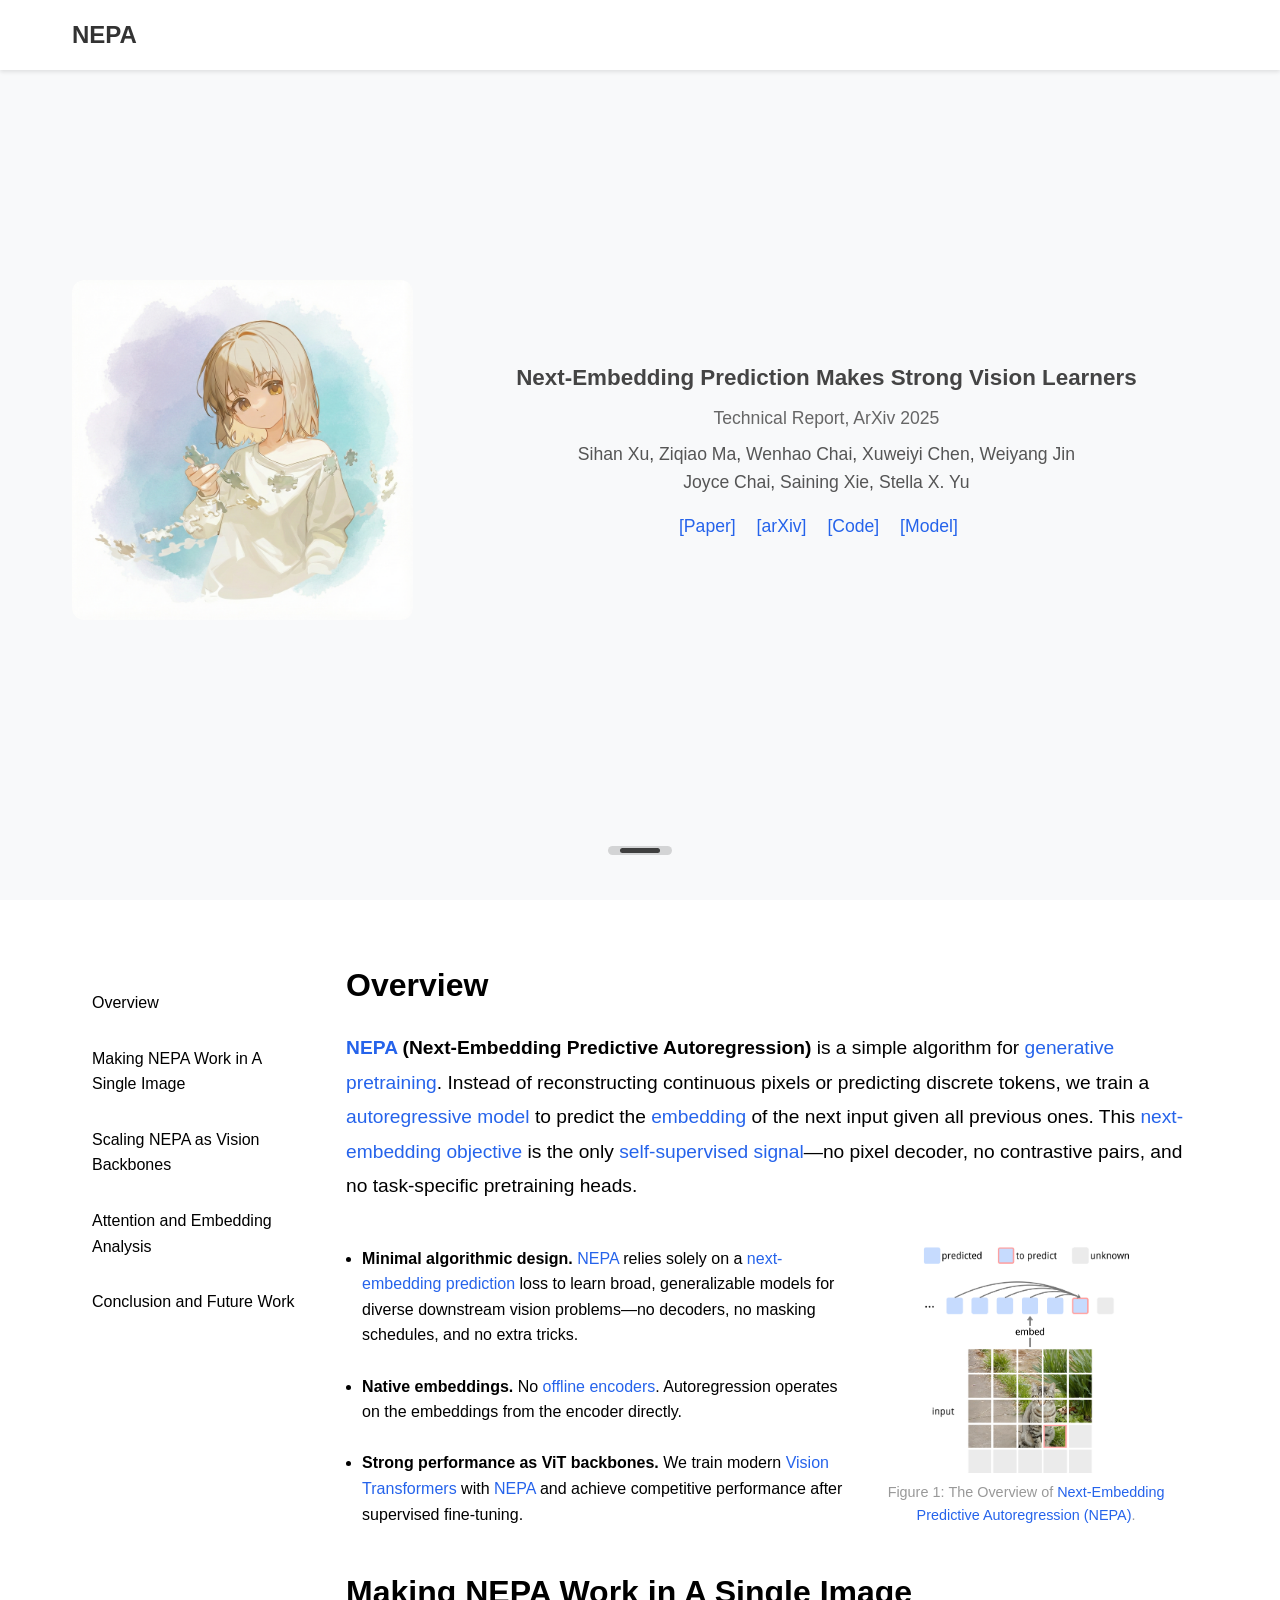
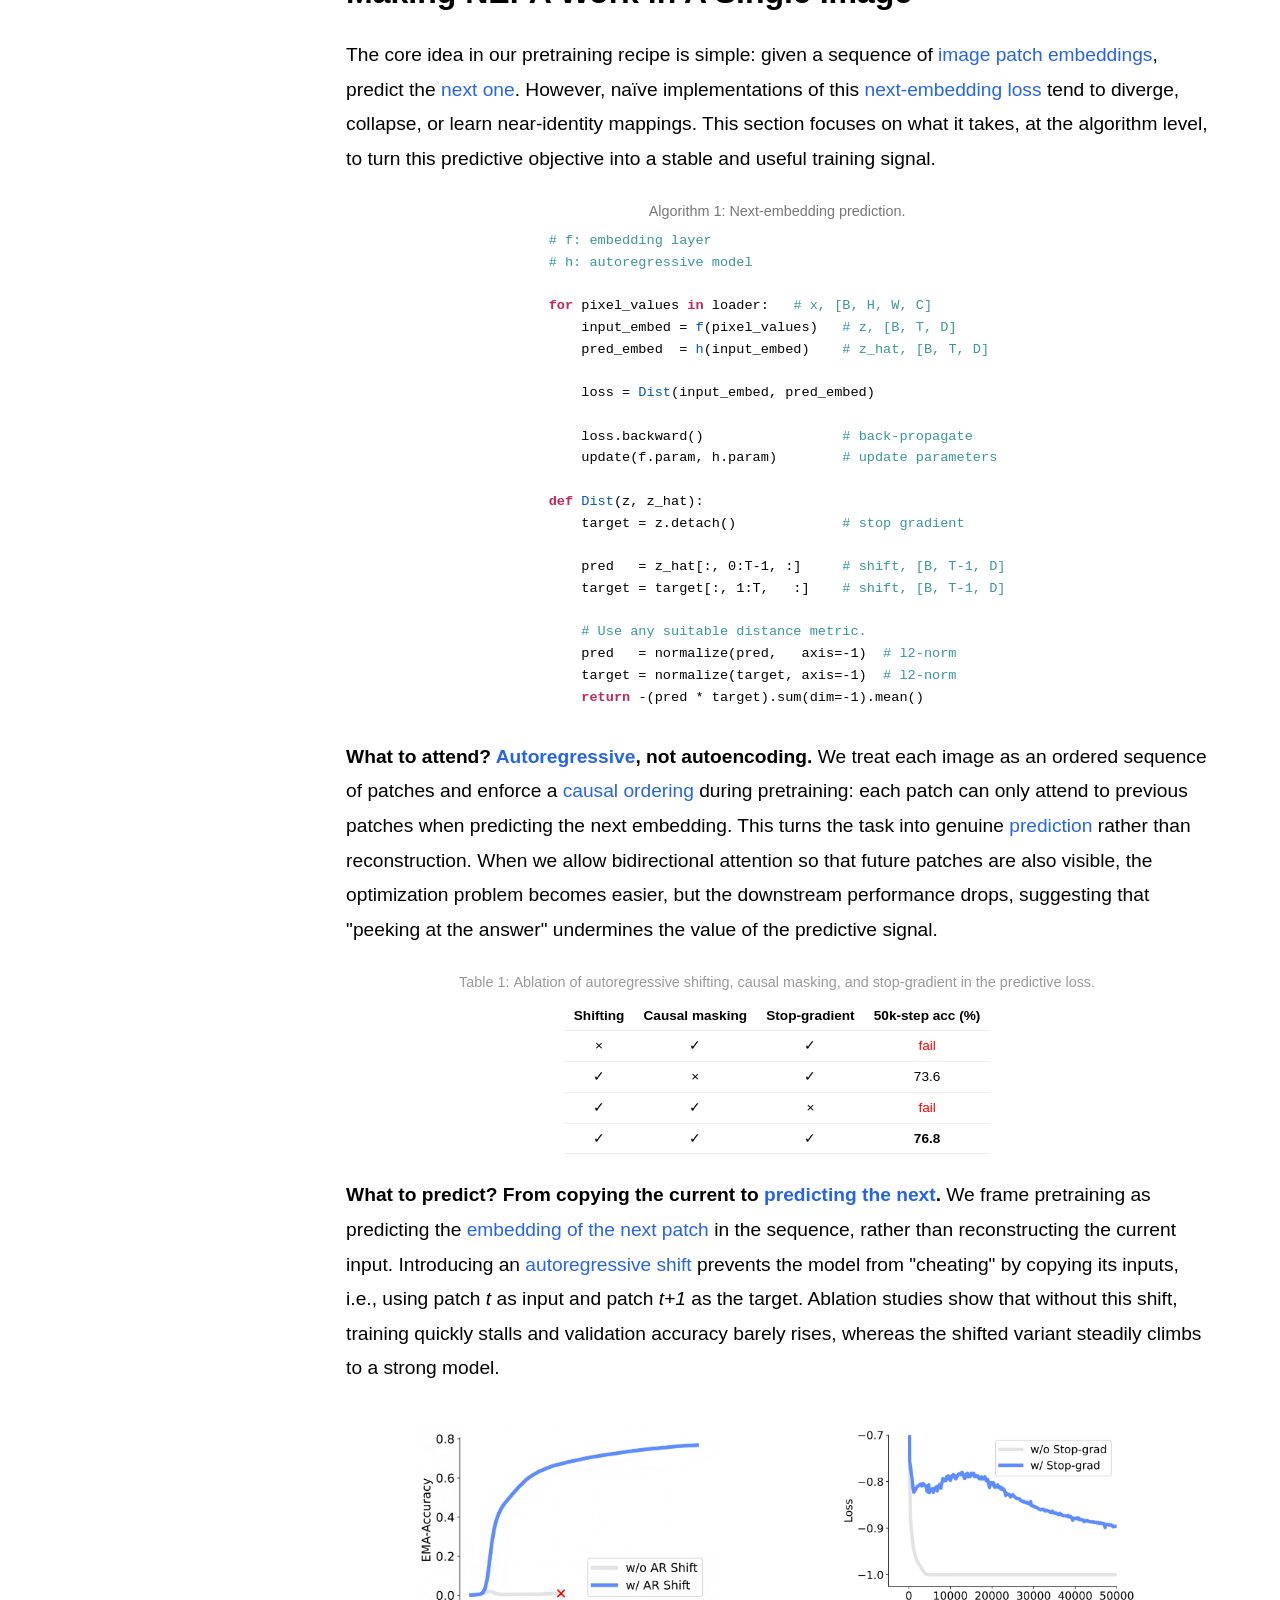
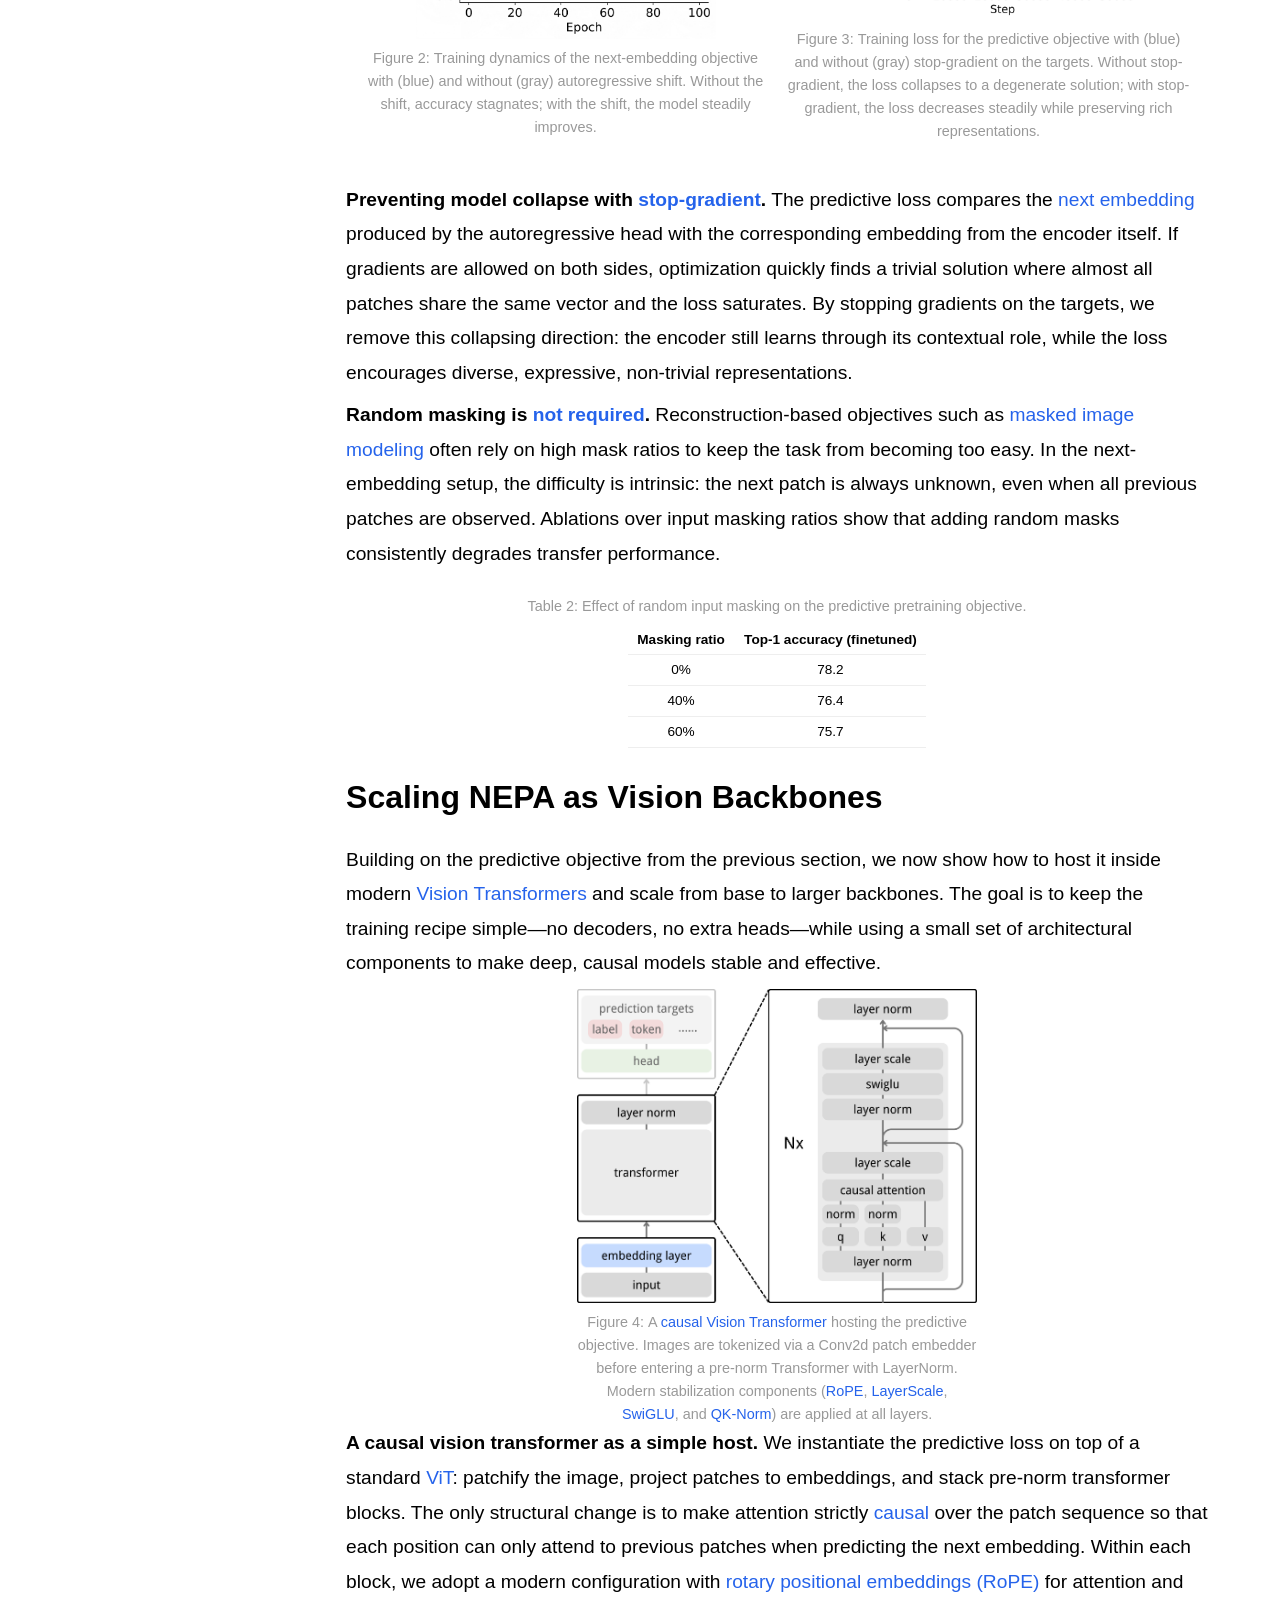
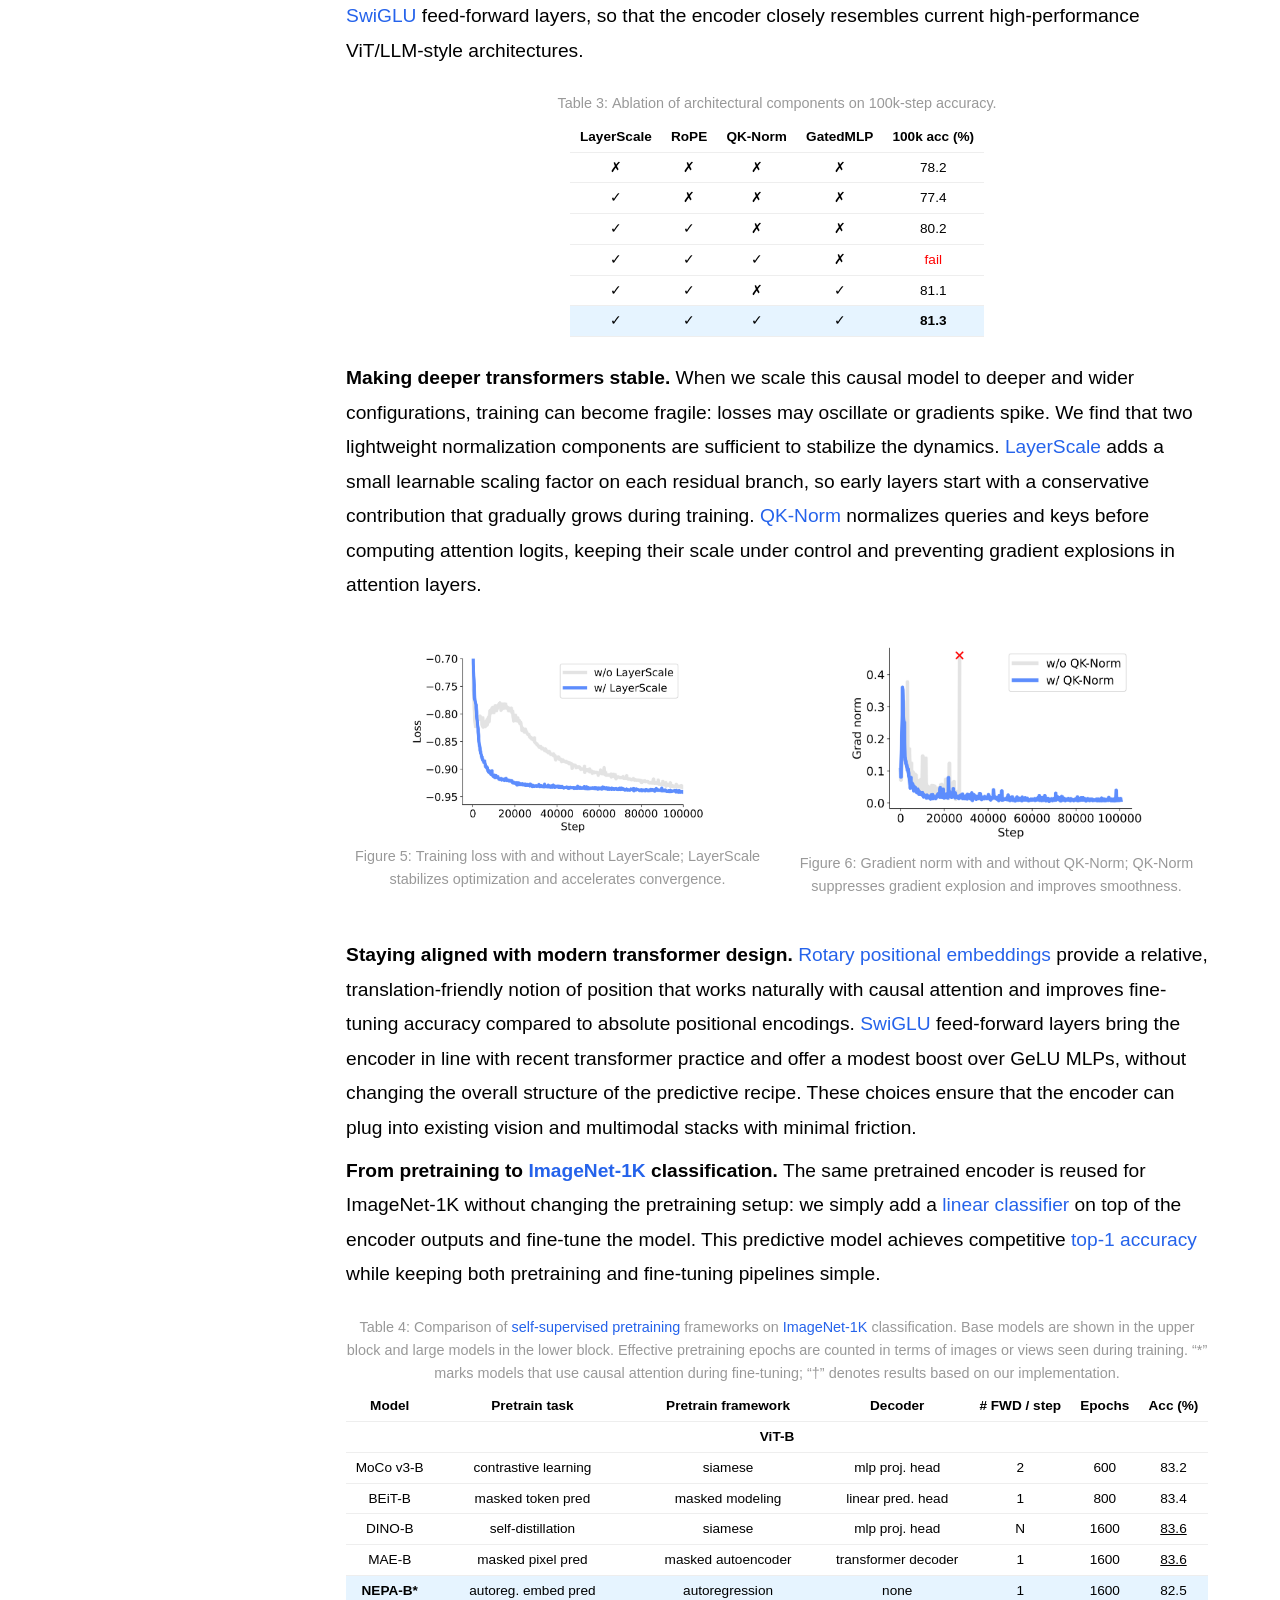
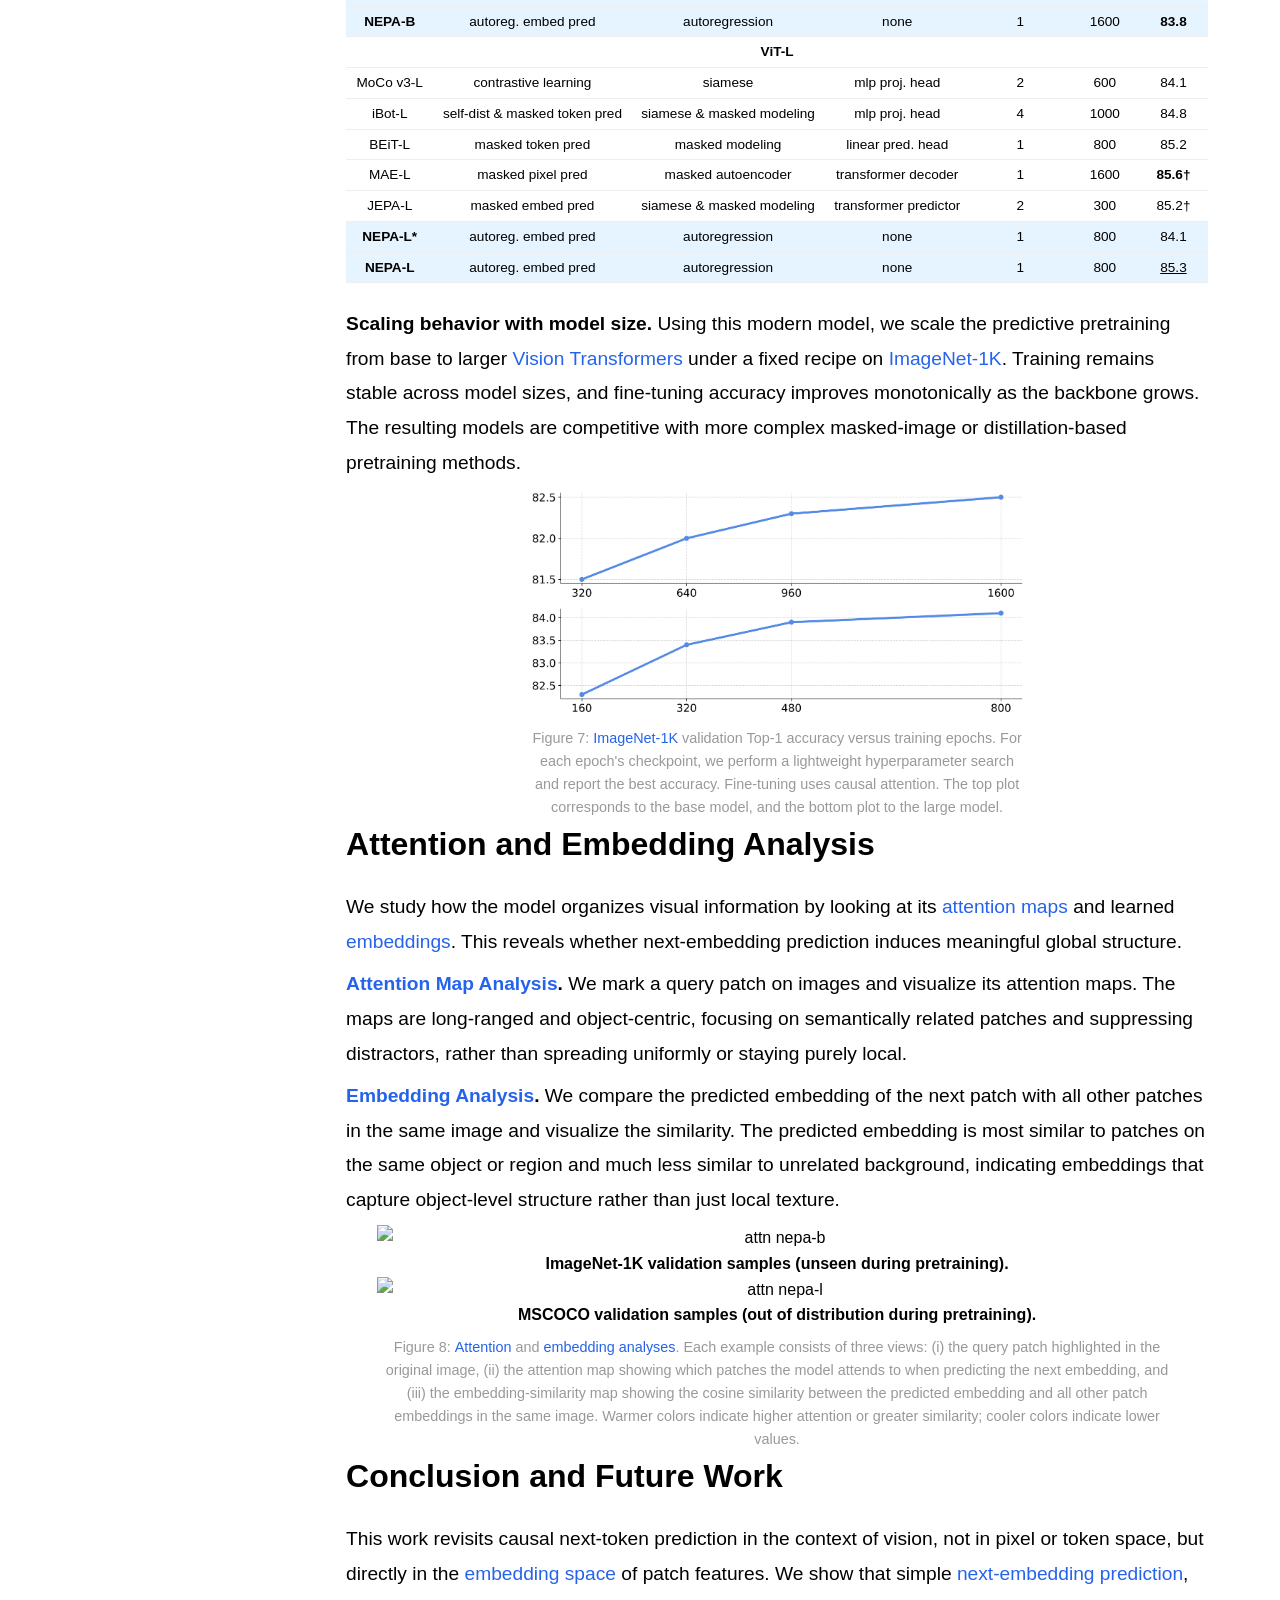
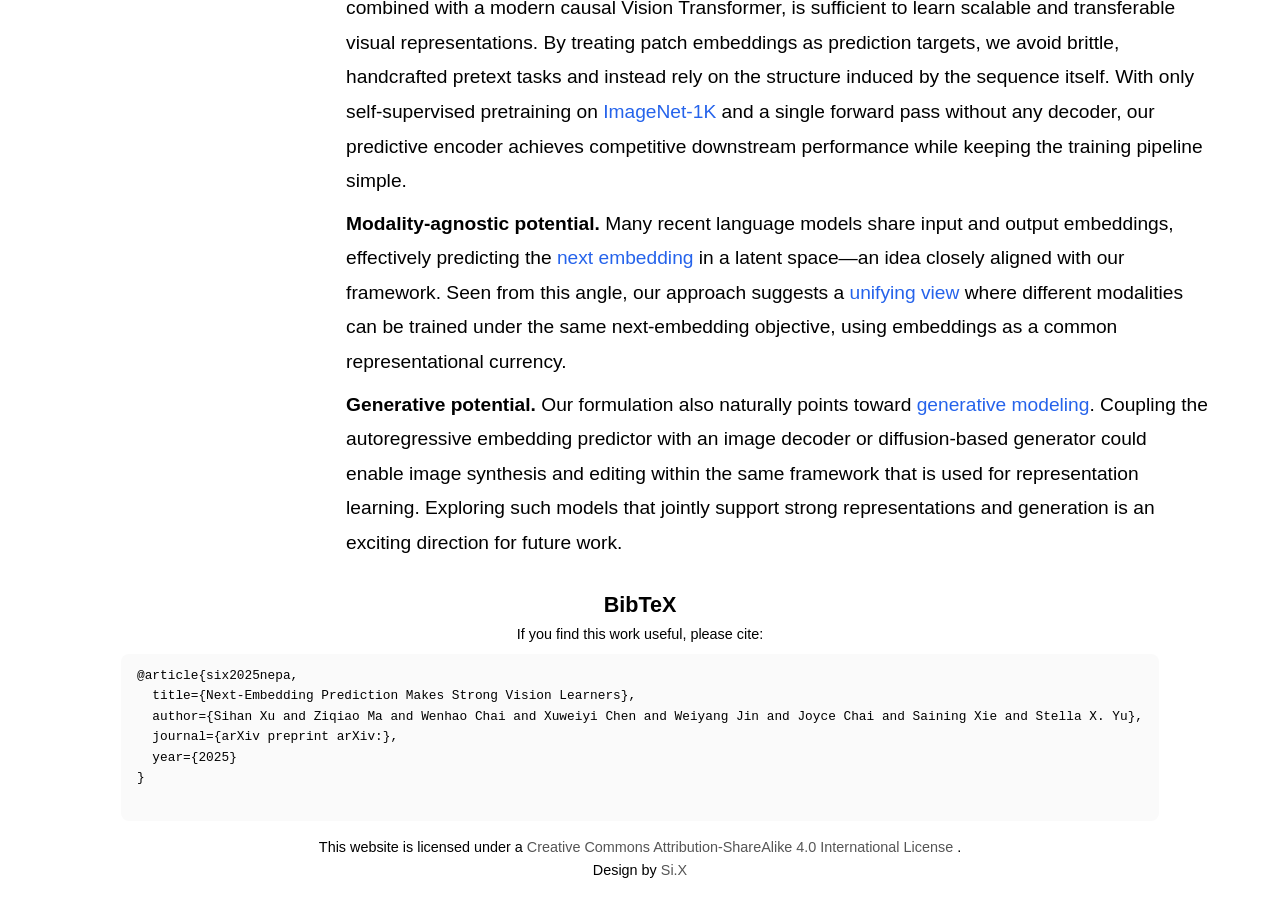
==== index.html @ 5e832597 "init" ====
<!DOCTYPE html>
<html lang="en">
<head>
    <meta charset="UTF-8">
    <meta name="viewport" content="width=device-width, initial-scale=1.0">
    <title>NEPA</title>
    <link rel="stylesheet" href="style.css">
    <meta name="viewport" content="width=device-width, initial-scale=1.0">
</head>
<body class="light-mode">
    <!-- Navigation Bar -->
    <nav class="banner">
        <div class="container">
            <div class="nav-title" id="nav-title">
                <h1>NEPA</h1>
            </div>
            <!-- <button class="mode-toggle" onclick="toggleMode()">☼</button> -->
        </div>
    </nav>    
    <!-- Header Section -->
    <section class="header promo-banner">
            <div class="container">
                <div class="head-content">
                    <div class="double-column" style="--left-width: 0.3; margin-bottom: 2rem;">
                        <div class="left-column" style="display: flex; align-items: center;">
                            <div class="card" style="box-shadow:none; padding:0; background:none;">
                                <div class="flip-container">
                                <div class="flip-inner">
                                    <div class="flip-front">
                                    <img src="imgs/nepa.png" alt="Paper Figure">
                                    </div>
                                    <div class="flip-back">
                                    <img src="imgs/nepa-p.png" alt="Back Image" style="width: 70%;">
                                    </div>
                                </div>
                                </div>
                            </div>
                        </div>
                        <div class="right-column" style="display: flex; align-items: center;">
                            <div style="width: 100%;">
                                <h3 style="font-size: 1.4rem; margin-bottom: 0.5rem;">Next-Embedding Prediction Makes Strong Vision Learners</h3>
                                <p style="color: #666; margin-bottom: 0.5rem;">Technical Report, ArXiv 2025</p>
                                <p style="margin-bottom: 1rem;">
                                  <a href="https://sihanxu.github.io/" target="_blank" rel="noopener noreferrer">Sihan Xu</a>,
                                  <a href="https://mars-tin.github.io/" target="_blank" rel="noopener noreferrer">Ziqiao Ma</a>,
                                  <a href="https://wenhaochai.com/" target="_blank" rel="noopener noreferrer">Wenhao Chai</a>,
                                  <a href="https://xuweiyichen.github.io/" target="_blank" rel="noopener noreferrer">Xuweiyi Chen</a>,
                                  <a href="https://waynejin0918.github.io/home/" target="_blank" rel="noopener noreferrer">Weiyang Jin</a>
                                  <br>
                                  <a href="https://web.eecs.umich.edu/~chaijy/" target="_blank" rel="noopener noreferrer">Joyce Chai</a>,
                                  <a href="https://www.sainingxie.com/" target="_blank" rel="noopener noreferrer">Saining Xie</a>,
                                  <a href="https://web.eecs.umich.edu/~stellayu/" target="_blank" rel="noopener noreferrer">Stella X. Yu</a>
                                </p>
                                <div>
                                    <!-- <a href="blog" style="text-decoration: none; color: #2563eb; margin-right: 1rem;">[Blog]</a> -->
                                    <a href="" style="text-decoration: none; color: #2563eb; margin-right: 1rem;">[Paper]</a>
                                    <a href="" style="text-decoration: none; color: #2563eb; margin-right: 1rem;">[arXiv]</a>
                                    <a href="https://github.com/SihanXU/nepa" style="text-decoration: none; color: #2563eb; margin-right: 1rem;">[Code]</a>
                                    <a href="https://huggingface.co/collections/SixAILab/nepa" style="text-decoration: none; color: #2563eb; margin-right: 1rem;">[Model]</a>
                                </div>
                            </div>
                        </div>
                    </div>
                </div>
            </div>
        <div class="scroll-bar" onclick="document.getElementById('overview').scrollIntoView();"></div>
    </section>

    <!-- Main Content Section -->
    <section id="content" class="content">
            <!-- Context Bar -->
            <aside class="context-bar" id="context-bar">
                <ul>
                    <li><a href="#overview">Overview</a></li>
                    <li><a href="#method1">Making NEPA Work in A Single Image</a></li>
                    <li><a href="#method2">Scaling NEPA as Vision Backbones</a></li>
                    <li><a href="#results">Attention and Embedding Analysis</a></li>
                    <li><a href="#conclusion">Conclusion and Future Work</a></li>
                </ul>
            </aside>

            <!-- Content Sections -->
            <div class="content-section">
                <section id="overview" class="section">
                    <h2>Overview</h2>
                    <p><strong><span class="kw">NEPA</span> (Next-Embedding Predictive Autoregression)</strong> is a simple algorithm for <span class="kw">generative pretraining</span>. Instead of reconstructing continuous pixels or predicting discrete tokens, we train a <span class="kw">autoregressive model</span> to predict the <span class="kw">embedding</span> of the next input given all previous ones. This <span class="kw">next-embedding objective</span> is the only <span class="kw">self-supervised signal</span>&mdash;no pixel decoder, no contrastive pairs, and no task-specific pretraining heads.</p>
                    <div class="double-column" style="--left-width: 0.6; margin: 1rem; gap: 1rem;">
                        <div class="left-column" style="display: flex;">
                            <div style="width: 100%;">
                                <ul>
                                    <br>
                                    <li><strong>Minimal algorithmic design.</strong> <span class="kw">NEPA</span> relies solely on a <span class="kw">next-embedding prediction</span> loss to learn broad, generalizable models for diverse downstream vision problems—no decoders, no masking schedules, and no extra tricks.</li>
                                    <br>
                                    <li><strong>Native embeddings.</strong> No <span class="kw">offline encoders</span>. Autoregression operates on the embeddings from the encoder directly.</li>
                                    <br>
                                    <li><strong>Strong performance as ViT backbones.</strong> We train modern <span class="kw">Vision Transformers</span> with <span class="kw">NEPA</span> and achieve competitive performance after supervised fine-tuning.</li>
                                </ul>
                            </div>
                        </div>
                        <div class="right-column" style="display: flex; align-items: center;">
                            <div class="figure">
                                <img src="imgs/nepa-p.png" style="width: 65%; height: auto; margin: auto;">
                                <div class="caption" >The Overview of <span class="kw">Next-Embedding Predictive Autoregression (NEPA)</span>.</div>
                            </div>
                        </div>
                    </div>
                </section>
                <section id="method1" class="section">
                    <h2>Making NEPA Work in A Single Image</h2>
                    <p>
                        The core idea in our pretraining recipe is simple: given a sequence of <span class="kw">image patch embeddings</span>, predict the <span class="kw">next one</span>.
                        However, naïve implementations of this <span class="kw">next-embedding loss</span> tend to diverge, collapse, or learn near-identity mappings.
                        This section focuses on what it takes, at the algorithm level, to turn this predictive objective into a stable and useful training signal.
                    </p>

                    <div class="algorithm">
                        <div class="caption">
                            Next-embedding prediction.
                        </div>
<pre><code><span class="alg-comment"># f: embedding layer</span>
<span class="alg-comment"># h: autoregressive model</span>

<span class="alg-keyword">for</span> pixel_values <span class="alg-keyword">in</span> loader:   <span class="alg-comment"># x, [B, H, W, C]</span>
    input_embed = <span class="alg-func">f</span>(pixel_values)   <span class="alg-comment"># z, [B, T, D]</span>
    pred_embed  = <span class="alg-func">h</span>(input_embed)    <span class="alg-comment"># z_hat, [B, T, D]</span>

    loss = <span class="alg-func">Dist</span>(input_embed, pred_embed)

    loss.backward()                 <span class="alg-comment"># back-propagate</span>
    update(f.param, h.param)        <span class="alg-comment"># update parameters</span>

<span class="alg-keyword">def</span> <span class="alg-func">Dist</span>(z, z_hat):
    target = z.detach()             <span class="alg-comment"># stop gradient</span>

    pred   = z_hat[:, 0:T-1, :]     <span class="alg-comment"># shift, [B, T-1, D]</span>
    target = target[:, 1:T,   :]    <span class="alg-comment"># shift, [B, T-1, D]</span>

    <span class="alg-comment"># Use any suitable distance metric.</span>
    pred   = normalize(pred,   axis=-1)  <span class="alg-comment"># l2-norm</span>
    target = normalize(target, axis=-1)  <span class="alg-comment"># l2-norm</span>
    <span class="alg-keyword">return</span> -(pred * target).sum(dim=-1).mean()</code></pre>
                    </div>

                    <p>
                        <strong>What to attend? <span class="kw">Autoregressive</span>, not autoencoding.</strong>
                        We treat each image as an ordered sequence of patches and enforce a <span class="kw">causal ordering</span> during pretraining: each patch can only attend to previous patches when predicting the next embedding.
                        This turns the task into genuine <span class="kw">prediction</span> rather than reconstruction.
                        When we allow bidirectional attention so that future patches are also visible, the optimization problem becomes easier, but the downstream performance drops, suggesting that "peeking at the answer" undermines the value of the predictive signal.
                    </p>

                    <div class="table">
                        <div class="caption">
                        Ablation of autoregressive shifting, causal masking, and stop-gradient in
                        the predictive loss.
                        </div>
                        <table>
                        <thead>
                            <tr>
                            <th>Shifting</th>
                            <th>Causal masking</th>
                            <th>Stop-gradient</th>
                            <th>50k-step acc (%)</th>
                            </tr>
                        </thead>
                        <tbody>
                            <tr>
                            <td>&times;</td>
                            <td>&check;</td>
                            <td>&check;</td>
                            <td style="color: red;">fail</td>
                            </tr>
                            <tr>
                            <td>&check;</td>
                            <td>&times;</td>
                            <td>&check;</td>
                            <td>73.6</td>
                            </tr>
                            <tr>
                            <td>&check;</td>
                            <td>&check;</td>
                            <td>&times;</td>
                            <td style="color: red;">fail</td>
                            </tr>
                            <tr>
                            <td>&check;</td>
                            <td>&check;</td>
                            <td>&check;</td>
                            <td><strong>76.8</strong></td>
                            </tr>
                        </tbody>
                        </table>
                    </div>

                    <p>
                        <strong>What to predict? From copying the current to <span class="kw">predicting the next</span>.</strong>
                        We frame pretraining as predicting the <span class="kw">embedding of the next patch</span> in the sequence, rather than reconstructing the current input.
                        Introducing an <span class="kw">autoregressive shift</span> prevents the model from "cheating" by copying its inputs, i.e., using patch <em>t</em> as input and patch <em>t+1</em> as the target.
                        Ablation studies show that without this shift, training quickly stalls and validation accuracy barely rises, whereas the shifted variant steadily climbs to a strong model.
                    </p>

                    <div class="double-column" style="--left-width: 0.5; margin: 1rem; gap: 1rem;">
                        <div class="left-column" style="display: flex; align-items: center;">
                            <div style="width: 100%;">
                                <div class="figure">
                                    <img src="imgs/acc_shift.png" alt="Training curves with and without autoregressive shift" style="max-width: 300px;">
                                    <div class="caption">
                                    Training dynamics of the next-embedding objective with (blue) and without (gray) autoregressive shift.
                                    Without the shift, accuracy stagnates; with the shift, the model steadily improves.
                                    </div>
                                </div>
                            </div>
                        </div>
                        <div class="right-column" style="display: flex; align-items: center;">
                            <div style="width: 100%;">
                                <div class="figure">
                                    <img src="imgs/loss_stopgrad.png" alt="Training loss with and without stop-gradient on targets" style="max-width: 300px;">
                                    <div class="caption">
                                    Training loss for the predictive objective with (blue) and without (gray) stop-gradient on the targets.
                                    Without stop-gradient, the loss collapses to a degenerate solution; with stop-gradient, the loss decreases steadily while preserving rich representations.
                                    </div>
                                </div>
                            </div>
                        </div> 
                    </div>

                    <p>
                    <strong>Preventing model collapse with <span class="kw">stop-gradient</span>.</strong>
                    The predictive loss compares the <span class="kw">next embedding</span> produced by the autoregressive head with the corresponding embedding from the encoder itself.
                    If gradients are allowed on both sides, optimization quickly finds a trivial solution where almost all patches share the same vector and the loss saturates.
                    By stopping gradients on the targets, we remove this collapsing direction: the encoder still learns through its contextual role, while the loss encourages diverse, expressive, non-trivial representations.
                    </p>

                    <p>
                        <strong>Random masking is <span class="kw">not required</span>.</strong>
                        Reconstruction-based objectives such as <span class="kw">masked image modeling</span> often rely on high mask ratios to keep the task from becoming too easy.
                        In the next-embedding setup, the difficulty is intrinsic: the next patch is always unknown, even when all previous patches are observed.
                        Ablations over input masking ratios show that adding random masks consistently degrades transfer performance.
                    </p>

                    <div class="table">
                    <div class="caption">
                        Effect of random input masking on the predictive pretraining objective.
                    </div>
                    <table>
                        <thead>
                        <tr>
                            <th>Masking ratio</th>
                            <th>Top-1 accuracy (finetuned)</th>
                        </tr>
                        </thead>
                        <tbody>
                        <tr>
                            <td>0%</td>
                            <td>78.2</td>
                        </tr>
                        <tr>
                            <td>40%</td>
                            <td>76.4</td>
                        </tr>
                        <tr>
                            <td>60%</td>
                            <td>75.7</td>
                        </tr>
                        </tbody>
                    </table>
                    </div>

                </section>

                <section id="method2" class="section">

                    <h2>Scaling NEPA as Vision Backbones</h2>
                    <p>
                        Building on the predictive objective from the previous section, we now show how to host it inside modern <span class="kw">Vision Transformers</span> and scale from base to larger backbones. The goal is to keep the training recipe simple—no decoders, no extra heads—while using a small set of architectural components to make deep, causal models stable and effective.
                    </p>

                    <div class="figure" style="max-width: 400px; margin: auto;">
                        <img src="imgs/model_design.png" alt="Causal Vision Transformer with predictive pretraining">
                        <div class="caption">
                        A <span class="kw">causal Vision Transformer</span> hosting the predictive objective. Images are tokenized via a Conv2d patch embedder before entering a pre-norm Transformer with LayerNorm. Modern stabilization components (<span class="kw">RoPE</span>, <span class="kw">LayerScale</span>, <span class="kw">SwiGLU</span>, and <span class="kw">QK-Norm</span>) are applied at all layers.
                        </div>
                    </div>

                    <p>
                        <strong>A causal vision transformer as a simple host.</strong>
                        We instantiate the predictive loss on top of a standard <span class="kw">ViT</span>: patchify the image, project patches to embeddings, and stack pre-norm transformer blocks. The only structural change is to make attention strictly <span class="kw">causal</span> over the patch sequence so that each position can only attend to previous patches when predicting the next embedding. Within each block, we adopt a modern configuration with <span class="kw">rotary positional embeddings (RoPE)</span> for attention and <span class="kw">SwiGLU</span> feed-forward layers, so that the encoder closely resembles current high-performance ViT/LLM-style architectures.
                    </p>

                    <div class="table">
                    <div class="caption">
                        Ablation of architectural components on 100k-step accuracy.
                    </div>

                    <table>
                        <thead>
                        <tr>
                            <th>LayerScale</th>
                            <th>RoPE</th>
                            <th>QK-Norm</th>
                            <th>GatedMLP</th>
                            <th>100k acc (%)</th>
                        </tr>
                        </thead>
                        <tbody>
                        <tr>
                            <td>✗</td>
                            <td>✗</td>
                            <td>✗</td>
                            <td>✗</td>
                            <td>78.2</td>
                        </tr>
                        <tr>
                            <td>✓</td>
                            <td>✗</td>
                            <td>✗</td>
                            <td>✗</td>
                            <td>77.4</td>
                        </tr>
                        <tr>
                            <td>✓</td>
                            <td>✓</td>
                            <td>✗</td>
                            <td>✗</td>
                            <td>80.2</td>
                        </tr>
                        <tr>
                            <td>✓</td>
                            <td>✓</td>
                            <td>✓</td>
                            <td>✗</td>
                            <td style="color: red;">fail</td>
                        </tr>
                        <tr>
                            <td>✓</td>
                            <td>✓</td>
                            <td>✗</td>
                            <td>✓</td>
                            <td>81.1</td>
                        </tr>
                        <tr style="background-color: #e6f4ff;">
                            <td>✓</td>
                            <td>✓</td>
                            <td>✓</td>
                            <td>✓</td>
                            <td><strong>81.3</strong></td>
                        </tr>
                        </tbody>
                    </table>
                    </div>

                    <p>
                        <strong>Making deeper transformers stable.</strong>
                        When we scale this causal model to deeper and wider configurations, training can become fragile: losses may oscillate or gradients spike. We find that two lightweight normalization components are sufficient to stabilize the dynamics. <span class="kw">LayerScale</span> adds a small learnable scaling factor on each residual branch, so early layers start with a conservative contribution that gradually grows during training. <span class="kw">QK-Norm</span> normalizes queries and keys before computing attention logits, keeping their scale under control and preventing gradient explosions in attention layers.
                    </p>

                    <div class="double-column" style="--left-width: 0.5; margin: 1rem 0; gap: 1rem;">
                        <div class="left-column" style="display: flex; align-items: center;">
                            <div style="width: 100%;">
                                <div class="figure">
                                <img src="imgs/loss_layerscale.png" alt="Effect of LayerScale on training loss" style="max-width: 300px;">
                                <div class="caption">
                                    Training loss with and without LayerScale; LayerScale stabilizes optimization and accelerates convergence.
                                </div>
                                </div>
                            </div>
                        </div>
                        <div class="right-column" style="display: flex; align-items: center;">
                            <div style="width: 100%;">
                                <div class="figure">
                                    <img src="imgs/grad_qknorm.png" alt="Effect of QK-Norm on gradient norms" style="max-width: 300px;">
                                    <div class="caption">
                                        Gradient norm with and without QK-Norm; QK-Norm suppresses gradient explosion and improves smoothness.
                                    </div>
                                </div>
                            </div>
                        </div>
                    </div>

                    <p>
                        <strong>Staying aligned with modern transformer design.</strong>
                        <span class="kw">Rotary positional embeddings</span> provide a relative, translation-friendly notion of position that works naturally with causal attention and improves fine-tuning accuracy compared to absolute positional encodings. <span class="kw">SwiGLU</span> feed-forward layers bring the encoder in line with recent transformer practice and offer a modest boost over GeLU MLPs, without changing the overall structure of the predictive recipe. These choices ensure that the encoder can plug into existing vision and multimodal stacks with minimal friction.
                    </p>

                    <p>
                        <strong>From pretraining to <span class="kw">ImageNet-1K</span> classification.</strong>
                        The same pretrained encoder is reused for ImageNet-1K without changing the pretraining setup:
                        we simply add a <span class="kw">linear classifier</span> on top of the encoder outputs and fine-tune the model.
                        This predictive model achieves competitive <span class="kw">top-1 accuracy</span> while keeping both pretraining and fine-tuning pipelines simple.
                    </p>

                    <div class="table">
                        <div class="caption">
                            Comparison of <span class="kw">self-supervised pretraining</span> frameworks on <span class="kw">ImageNet-1K</span> classification.
                            Base models are shown in the upper block and large models in the lower block.
                            Effective pretraining epochs are counted in terms of images or views seen during training.
                            “*” marks models that use causal attention during fine-tuning; “†” denotes results based on our implementation.
                        </div>
                        
                        <div style="overflow-x: auto;">
                            <table>
                                <thead>
                                <tr>
                                    <th>Model</th>
                                    <th>Pretrain task</th>
                                    <th>Pretrain framework</th>
                                    <th>Decoder</th>
                                    <th># FWD / step</th>
                                    <th>Epochs</th>
                                    <th>Acc (%)</th>
                                </tr>
                                </thead>
                                <tbody>
                                <tr>
                                    <th colspan="7">ViT-B</th>
                                </tr>
                                <tr>
                                    <td>MoCo v3-B</td>
                                    <td>contrastive learning</td>
                                    <td>siamese</td>
                                    <td>mlp proj. head</td>
                                    <td>2</td>
                                    <td>600</td>
                                    <td>83.2</td>
                                </tr>
                                <tr>
                                    <td>BEiT-B</td>
                                    <td>masked token pred</td>
                                    <td>masked modeling</td>
                                    <td>linear pred. head</td>
                                    <td>1</td>
                                    <td>800</td>
                                    <td>83.4</td>
                                </tr>
                                <tr>
                                    <td>DINO-B</td>
                                    <td>self-distillation</td>
                                    <td>siamese</td>
                                    <td>mlp proj. head</td>
                                    <td>N</td>
                                    <td>1600</td>
                                    <td><u>83.6</u></td>
                                </tr>
                                <tr>
                                    <td>MAE-B</td>
                                    <td>masked pixel pred</td>
                                    <td>masked autoencoder</td>
                                    <td>transformer decoder</td>
                                    <td>1</td>
                                    <td>1600</td>
                                    <td><u>83.6</u></td>
                                </tr>
                                <tr style="background-color: #e6f4ff;">
                                    <td><strong>NEPA-B*</strong></td>
                                    <td>autoreg. embed pred</td>
                                    <td>autoregression</td>
                                    <td>none</td>
                                    <td>1</td>
                                    <td>1600</td>
                                    <td>82.5</td>
                                </tr>
                                <tr style="background-color: #e6f4ff;">
                                    <td><strong>NEPA-B</strong></td>
                                    <td>autoreg. embed pred</td>
                                    <td>autoregression</td>
                                    <td>none</td>
                                    <td>1</td>
                                    <td>1600</td>
                                    <td><strong>83.8</strong></td>
                                </tr>

                                <tr>
                                    <th colspan="7">ViT-L</th>
                                </tr>
                                <tr>
                                    <td>MoCo v3-L</td>
                                    <td>contrastive learning</td>
                                    <td>siamese</td>
                                    <td>mlp proj. head</td>
                                    <td>2</td>
                                    <td>600</td>
                                    <td>84.1</td>
                                </tr>
                                <tr>
                                    <td>iBot-L</td>
                                    <td>self-dist &amp; masked token pred</td>
                                    <td>siamese &amp; masked modeling</td>
                                    <td>mlp proj. head</td>
                                    <td>4</td>
                                    <td>1000</td>
                                    <td>84.8</td>
                                </tr>
                                <tr>
                                    <td>BEiT-L</td>
                                    <td>masked token pred</td>
                                    <td>masked modeling</td>
                                    <td>linear pred. head</td>
                                    <td>1</td>
                                    <td>800</td>
                                    <td>85.2</td>
                                </tr>
                                <tr>
                                    <td>MAE-L</td>
                                    <td>masked pixel pred</td>
                                    <td>masked autoencoder</td>
                                    <td>transformer decoder</td>
                                    <td>1</td>
                                    <td>1600</td>
                                    <td><strong>85.6&dagger;</strong></td>
                                </tr>
                                <tr>
                                    <td>JEPA-L</td>
                                    <td>masked embed pred</td>
                                    <td>siamese &amp; masked modeling</td>
                                    <td>transformer predictor</td>
                                    <td>2</td>
                                    <td>300</td>
                                    <td>85.2&dagger;</td>
                                </tr>
                                <tr style="background-color: #e6f4ff;">
                                    <td><strong>NEPA-L*</strong></td>
                                    <td>autoreg. embed pred</td>
                                    <td>autoregression</td>
                                    <td>none</td>
                                    <td>1</td>
                                    <td>800</td>
                                    <td>84.1</td>
                                </tr>
                                <tr style="background-color: #e6f4ff;">
                                    <td><strong>NEPA-L</strong></td>
                                    <td>autoreg. embed pred</td>
                                    <td>autoregression</td>
                                    <td>none</td>
                                    <td>1</td>
                                    <td>800</td>
                                    <td><u>85.3</u></td>
                                </tr>
                                </tbody>
                            </table>
                        </div>
                    </div>

                    <p>
                        <strong>Scaling behavior with model size.</strong>
                        Using this modern model, we scale the predictive pretraining from base to larger <span class="kw">Vision Transformers</span> under a fixed recipe on <span class="kw">ImageNet-1K</span>. Training remains stable across model sizes, and fine-tuning accuracy improves monotonically as the backbone grows. The resulting models are competitive with more complex masked-image or distillation-based pretraining methods.
                    </p>

                    <div class="figure" style="max-width: 500px; margin: auto;">
                        <img src="imgs/eam_b_ft.png" alt="Scaling behavior of predictive pretraining with nepa-b">
                        <img src="imgs/eam_l_ft.png" alt="Scaling behavior of predictive pretraining with nepa-l">
                        <div class="caption">
                        <span class="kw">ImageNet-1K</span> validation Top-1 accuracy versus training epochs. For each epoch's checkpoint, we perform a lightweight hyperparameter search and report the best accuracy. Fine-tuning uses causal attention. The top plot corresponds to the base model, and the bottom plot to the large model.
                    </div>

                </div>

                </section>

                <section id="results" class="section">
                    <h2>Attention and Embedding Analysis</h2>
                    <p>
                    We study how the model organizes visual information by looking at its <span class="kw">attention maps</span> and learned <span class="kw">embeddings</span>.
                    This reveals whether next-embedding prediction induces meaningful global structure.
                    </p>

                    <p>
                    <strong><span class="kw">Attention Map Analysis</span>. </strong>
                    We mark a query patch on images and visualize its attention maps.
                    The maps are long-ranged and object-centric, focusing on semantically related patches and suppressing distractors, rather than spreading uniformly or staying purely local.
                    </p>

                    <p>
                    <strong><span class="kw">Embedding Analysis</span>. </strong>
                    We compare the predicted embedding of the next patch with all other patches in the same image and visualize the similarity.
                    The predicted embedding is most similar to patches on the same object or region and much less similar to unrelated background, indicating embeddings that capture object-level structure rather than just local texture.
                    </p>
                    
                    <div class="figure" style="max-width: 800px; margin: auto;">
                        <img src="imgs/attn_anal_im1k.png" alt="attn nepa-b">
                        <strong>ImageNet-1K validation samples (unseen during pretraining).</strong>
                        <img src="imgs/attn_anal_unseen.png" alt="attn nepa-l">
                        <strong>MSCOCO validation samples (out of distribution during pretraining).</strong>
                        <div class="caption">
                        <span class="kw">Attention</span> and <span class="kw">embedding analyses</span>.     
                        Each example consists of three views:  
                        (i) the query patch highlighted in the original image,  
                        (ii) the attention map showing which patches the model attends to when predicting the next embedding, and  
                        (iii) the embedding-similarity map showing the cosine similarity between the predicted embedding and all other patch embeddings in the same image.  
                        Warmer colors indicate higher attention or greater similarity; cooler colors indicate lower values.
                        </div>
                    </div>

                </section>
                <section id="conclusion" class="section">
                <h2>Conclusion and Future Work</h2>

                <p>
                    This work revisits causal next-token prediction in the context of vision, not in pixel or token space,
                    but directly in the <span class="kw">embedding space</span> of patch features.
                    We show that simple <span class="kw">next-embedding prediction</span>, combined with a modern causal Vision Transformer,
                    is sufficient to learn scalable and transferable visual representations.
                    By treating patch embeddings as prediction targets, we avoid brittle, handcrafted pretext tasks and instead
                    rely on the structure induced by the sequence itself.
                    With only self-supervised pretraining on <span class="kw">ImageNet-1K</span> and a single forward pass without any decoder,
                    our predictive encoder achieves competitive downstream performance while keeping the training pipeline simple.
                </p>

                <p>
                    <strong>Modality-agnostic potential.</strong>
                    Many recent language models share input and output embeddings, effectively predicting the <span class="kw">next embedding</span> in
                    a latent space—an idea closely aligned with our framework.
                    Seen from this angle, our approach suggests a <span class="kw">unifying view</span> where different modalities can be trained under
                    the same next-embedding objective, using embeddings as a common representational currency.
                </p>

                <p>
                    <strong>Generative potential.</strong>
                    Our formulation also naturally points toward <span class="kw">generative modeling</span>.
                    Coupling the autoregressive embedding predictor with an image decoder or diffusion-based generator could
                    enable image synthesis and editing within the same framework that is used for representation learning.
                    Exploring such models that jointly support strong representations and generation is an exciting direction
                    for future work.
                </p>

                <!-- <p>
                    See <a href="blog">[Blog]</a> for further and higher-level discussions.
                </p> -->

                </section>

            </div>
    </section>
    <!-- Footer Section -->
    <footer class="footer">
        <div class="container">
            <h2>BibTeX</h2>
            <p>If you find this work useful, please cite:</p>
            <pre class="bibtex">
@article{six2025nepa,
  title={Next-Embedding Prediction Makes Strong Vision Learners},
  author={Sihan Xu and Ziqiao Ma and Wenhao Chai and Xuweiyi Chen and Weiyang Jin and Joyce Chai and Saining Xie and Stella X. Yu},
  journal={arXiv preprint arXiv:},
  year={2025}
}
            </pre>
            <p>
                This website is licensed under a
                <a rel="license" href="http://creativecommons.org/licenses/by-sa/4.0/">
                    Creative Commons Attribution-ShareAlike 4.0 International License
                </a>.
            </p>
            <p>Design by <a href="https://sihanxu.me/" target="_blank">Si.X</a></p>
        </div>
    </footer>

</body>
</html>
---- style.css ----
/* Reset */
* {
  margin: 0;
  padding: 0;
  box-sizing: border-box;
}

html,
body {
  width: 100%;
}

body {
  font-family: -apple-system, BlinkMacSystemFont, "Segoe UI", Roboto, Oxygen,
    Ubuntu, Cantarell, "Open Sans", "Helvetica Neue", sans-serif;
  line-height: 1.6;
  color: #333;
  background-color: #fff;
  counter-reset: figure table algorithm;
}

/* Dark / light modes */
body.dark-mode {
  background-color: #000000;
  color: #ffffff;
}

body.light-mode {
  background-color: #ffffff;
  color: #000000;
}

/* Links */
a {
  text-decoration: none;
  transition: color 0.3s ease;
}

body.dark-mode a {
  color: #aaaaaa;
}

body.light-mode a {
  color: #555555;
}

a:hover {
  color: #ffffff;
}

/* Header */
.header {
  min-height: 100vh;
  display: flex;
  flex-direction: column;
  justify-content: center;
  align-items: center;
  position: relative;
  text-align: center;
  background-color: #000;
  color: #fff;
}

/* Hero banner */
.promo-banner {
  background: #f8f9fa;
  background-size: cover;
  background-position: center;
  background-repeat: no-repeat;
  min-height: 100vh;
  justify-content: center;
  align-items: center;
  position: relative;
  color: white;
  transition: background 0.3s ease;
}

body.light-mode .promo-banner {
  background: #f8f9fa;
  background-size: cover;
  background-position: center;
  background-repeat: no-repeat;
  min-height: 100vh;
  justify-content: center;
  align-items: center;
  position: relative;
  color: white;
  transition: background 0.3s ease;
}

/* Header title */
.header h1 {
  font-size: 3.5rem;
  font-weight: 700;
  color: #ffffff;
  margin: 0;
  z-index: 1;
  text-shadow: none;
}

/* Scroll bar */
.scroll-bar {
  position: absolute;
  bottom: 5vh;
  left: 50%;
  transform: translateX(-50%);
  display: flex;
  align-items: center;
  justify-content: center;
  width: max(5vw, 60px);
  height: max(1vh, 8px);
  background-color: rgba(255, 255, 255, 0.15);
  border-radius: 50px;
  cursor: pointer;
  transition: background-color 0.3s ease;
}

.scroll-bar::after {
  content: "";
  display: block;
  width: max(3vw, 40px);
  height: max(0.5vh, 3px);
  background-color: rgba(255, 255, 255, 0.7);
  border-radius: 50px;
  animation: pulse 1.8s infinite;
  transition: background-color 0.3s ease;
}

body.light-mode .scroll-bar {
  background-color: rgba(0, 0, 0, 0.15);
}

body.light-mode .scroll-bar::after {
  background-color: rgba(0, 0, 0, 0.7);
}

@keyframes pulse {
  0%,
  100% {
    opacity: 1;
    transform: translateY(0);
  }
  50% {
    opacity: 0.5;
    transform: translateY(max(0.8vh, 8px));
  }
}

/* Navbar */
.navbar {
  position: fixed;
  top: 0;
  width: 100%;
  height: 60px;
  display: flex;
  justify-content: center;
  background-color: transparent;
  color: inherit;
  padding: 0 20px;
  z-index: 1000;
  transition: background-color 0.3s ease;
}

.navbar-content {
  width: 100%;
  max-width: 1200px;
  display: flex;
  justify-content: space-between;
  align-items: center;
}

body.dark-mode .navbar {
  background-color: rgba(0, 0, 0, 0.8);
}

body.light-mode .navbar {
  background-color: rgba(255, 255, 255, 0.8);
}

/* Context bar */
.context-bar {
  position: sticky;
  top: 80px;
  width: 300px;
  padding-right: 20px;
  max-height: calc(100vh - 80px);
  overflow: auto;
}

.context-bar ul {
  list-style: none;
  padding: 0;
  margin: 0;
  background-color: #fff;
  border-radius: 8px;
  padding: 10px;
}

.context-bar ul li {
  margin: 10px 0;
}

.context-bar ul li a {
  font-size: 1rem;
  padding: 10px;
  text-decoration: none;
  color: #000;
  border-radius: 4px;
  display: block;
  transition: background-color 0.3s ease, color 0.3s ease;
}

.context-bar ul li a:hover {
  background-color: #444;
  color: #fff;
}

/* Placeholder */
.content-placeholder {
  width: 250px;
  visibility: hidden;
}

/* Main content layout */
.content {
  margin: 0 auto;
  display: flex;
  margin-top: 60px;
  min-height: calc(100vh - 60px);
  align-items: flex-start;
  max-width: 1200px;
  padding: 0 2rem;
  width: 100%;
}

.content-section {
  flex: 1;
  width: 100%;
}

.content-section section {
  scroll-margin-top: 80px;
}

.content-section h2 {
  font-size: 2rem;
  font-weight: 600;
  margin-bottom: 20px;
}

.content-section p {
  font-size: 1.2rem;
  line-height: 1.8;
  margin-bottom: 40px;
}

/* Mode toggle */
.mode-toggle {
  font-size: 1.5rem;
  background: none;
  border: none;
  color: inherit;
  cursor: pointer;
  transition: transform 0.3s ease;
}

.mode-toggle:hover {
  transform: scale(1.2);
}

/* Footer */
.footer {
  text-align: center;
  padding: 20px 10px;
  font-size: 0.9rem;
  color: inherit;
}

.footer a {
  text-decoration: none;
  transition: color 0.3s ease;
}

.footer a:hover {
  color: inherit;
}

/* Section anchor offset */
.section {
  position: relative;
}

/* Header buttons */
.header-buttons {
  margin-top: 20px;
  display: flex;
  gap: 15px;
  justify-content: center;
}

.header-button {
  text-decoration: none;
  font-size: 1rem;
  padding: 10px 25px;
  color: #ffffff !important;
  background-color: transparent;
  border: 2px solid rgba(255, 255, 255, 0.8);
  border-radius: 25px;
  font-weight: 500;
  transition: background-color 0.3s ease, transform 0.2s ease,
    border-color 0.3s ease;
}

.header-button:hover {
  background-color: rgba(255, 255, 255, 0.1);
  border-color: rgba(255, 255, 255, 1);
  transform: translateY(-2px);
}

/* Byline */
.byline {
  margin: 40px 20px;
  padding: 20px;
  background-color: inherit;
  border-radius: 10px;
  display: flex;
  justify-content: center;
  align-items: flex-start;
}

.byline-container {
  display: flex;
  flex-wrap: wrap;
  gap: 40px;
  max-width: 1200px;
  width: 100%;
  justify-content: space-around;
}

.byline-column {
  flex: 1;
  min-width: 200px;
}

.byline-column h3 {
  font-size: 1.5rem;
  font-weight: 600;
  margin-bottom: 15px;
  color: inherit;
}

.byline-column p {
  margin: 8px 0;
  font-size: 1rem;
  color: inherit;
}

.author-link,
.affiliation-link {
  text-decoration: none;
  font-weight: 500;
  color: inherit;
  transition: color 0.3s ease;
}

.author-link:hover,
.affiliation-link:hover {
  color: #ffd700;
}

.byline-column p sup {
  font-size: 0.8rem;
  vertical-align: top;
  margin-left: 5px;
  color: #aaaaaa;
}

/* Double column layout */
.double-column {
  --left-width: 0.5;
  display: grid;
  grid-template-columns: minmax(0, calc(var(--left-width) * 100%))
    minmax(0, calc((1 - var(--left-width)) * 100%));
  gap: 2rem;
  margin: 2rem 0;
  max-width: 100%;
}

.double-column .left-column,
.double-column .right-column {
  width: 100%;
}

/* Card */
.card {
  --card-padding: 1.5rem;
  --card-radius: 12px;
  position: relative;
  border-radius: var(--card-radius);
  padding: var(--card-padding);
  overflow: hidden;
  background-color: #ffffff;
  box-shadow: 0 4px 6px rgba(0, 0, 0, 0.1);
  transition: transform 0.2s ease, box-shadow 0.2s ease;
  min-height: 100px;
  display: flex;
  flex-direction: column;
}

.card-background {
  position: absolute;
  top: 0;
  left: 0;
  width: 100%;
  height: 100%;
  z-index: 0;
  background-size: cover;
  background-position: center;
  background-repeat: no-repeat;
}

.card-content {
  position: relative;
  z-index: 1;
  display: flex;
  flex-direction: column;
  height: 100%;
}

.card-title {
  font-size: 1.25rem;
  font-weight: 600;
  margin-bottom: 1rem;
  color: inherit;
}

.card-body {
  flex: 1;
}

.card.dark-theme {
  color: #ffffff;
}

.card:hover {
  transform: translateY(-2px);
  box-shadow: 0 6px 12px rgba(0, 0, 0, 0.15);
}

.card-overlay {
  position: absolute;
  top: 0;
  left: 0;
  width: 100%;
  height: 100%;
  background: linear-gradient(to bottom, rgba(0, 0, 0, 0.2), rgba(0, 0, 0, 0.4));
  opacity: 0;
  transition: opacity 0.3s ease;
  z-index: 0;
}

.card.dark-theme .card-overlay {
  opacity: 1;
}

/* Flip card */
.flip-container {
  position: relative;
  width: 100%;
  perspective: 1000px;
}

.flip-inner {
  position: relative;
  width: 100%;
  transition: transform 0.6s;
  transform-style: preserve-3d;
}

.flip-container:hover .flip-inner {
  transform: rotateY(180deg);
}

.flip-front,
.flip-back {
  width: 100%;
  backface-visibility: hidden;
  border-radius: var(--card-radius);
}

.flip-front img {
  width: 100%;
  height: auto;
  display: block;
  border-radius: var(--card-radius);
}

.flip-back {
  position: absolute;
  top: 0;
  left: 0;
  height: 100%;
  transform: rotateY(180deg);
  display: flex;
  align-items: center;
  justify-content: center;
  background: #ffffff;
}

.flip-back img {
  max-width: 100%;
  max-height: 100%;
  object-fit: contain;
  border-radius: var(--card-radius);
  background: #ffffff;
}

.head-content {
  font-size: 1.1rem;
  color: #444;
  max-width: 1500px;
}

.kw {
  color: #2563eb;
}

/* Banner bar at top */
.banner {
  position: fixed;
  top: 0;
  width: 100%;
  background-color: #fff;
  box-shadow: 0 2px 4px rgba(0, 0, 0, 0.1);
  z-index: 1000;
}

.banner .container {
  display: flex;
  justify-content: space-between;
  align-items: center;
  padding-top: 1rem;
  padding-bottom: 1rem;
}

.nav-title h1 {
  font-size: 1.5rem;
  font-weight: 600;
  color: #333;
}

/* Containers */
.container {
  max-width: 1200px;
  margin: 0 auto;
  padding: 0 2rem;
  width: 100%;
}

/* Main */
main {
  margin-top: 80px;
}

/* Section spacing tweaks */
.section p,
.section ul {
  margin-block-start: 0;
  margin-block-end: 0.5rem;
}

/* Figures */
.figure {
  margin: 1.5rem 0;
  text-align: center;
}

.figure img {
  max-width: 100%;
  height: auto;
  display: block;
  margin: 0 auto;
}

.figure .caption {
  margin-top: 0.5rem;
  font-size: 0.9rem;
  color: #999;
}

.figure .caption::before {
  counter-increment: figure;
  content: "Figure " counter(figure) ": ";
  font-weight: 500;
}

.ref-list {
  font-size: 0.9rem;
  line-height: 1.5;
  list-style-type: decimal;
  margin-left: 1.5rem;
  margin-top: 0.5rem;
}

.ref-list li {
  margin-bottom: 0.35rem;
}

/* Tables */
.table {
  margin: 1.5rem 0;
  text-align: center;
  overflow-x: auto;
}

.table table {
  margin: 0 auto;
  border-collapse: collapse;
  font-size: 0.85rem;
  max-width: 100vh;
}

.table table th,
.table table td {
  padding: 0.25rem 0.6rem;
  border-bottom: 1px solid #eee;
  white-space: nowrap;
}

.table table tr.section-header th {
  padding-top: 0.6rem;
  padding-bottom: 0.2rem;
  border-bottom: none;
  text-align: left;
  font-weight: 600;
}

.table .caption {
  margin-bottom: 0.4rem;
  font-size: 0.9rem;
  color: #999;
}

.table .caption::before {
  counter-increment: table;
  content: "Table " counter(table) ": ";
  font-weight: 500;
}

/* Algorithm block */
.algorithm {
  margin: 1.5rem 0;
  text-align: center;
}

.algorithm .caption {
  margin-bottom: 0.4rem;
  font-size: 0.9rem;
  color: #777;
}

.algorithm .caption::before {
  counter-increment: algorithm;
  content: "Algorithm " counter(algorithm) ": ";
  font-weight: 500;
}

.algorithm pre {
  margin: 0;
  padding: 0;
  display: inline-block;
  text-align: left;
  background: none;
  border: none;
  white-space: pre;
  overflow-x: auto;
  font-family: SFMono-Regular, Menlo, Monaco, Consolas, "Liberation Mono",
    "Courier New", monospace;
  font-size: 0.85rem;
}

.algorithm code {
  font-family: inherit;
}

.algorithm .alg-comment {
  color: #3a9696;
}

.algorithm .alg-keyword {
  color: #c0265b;
  font-weight: 600;
}

.algorithm .alg-func {
  color: #0057b7;
}

.algorithm .alg-builtin {
  color: #8b5cf6;
}

/* BibTeX block */
.bibtex {
  font-family: SFMono-Regular, Menlo, Monaco, Consolas, "Liberation Mono",
    "Courier New", monospace;
  font-size: 0.8rem;
  background: #fafafa;
  border-radius: 0.5rem;
  padding: 0.75rem 1rem;

  white-space: pre-wrap;
  word-break: break-word;
  max-width: 100%;
  overflow-x: hidden;
}

.footer .bibtex {
  text-align: left;
  display: inline-block;
  margin: 0.5rem auto;
}

.footer .ref-list {
  text-align: left;
  display: inline-block;
  margin: 0.5rem auto;
}

/* Wide screens */
@media (min-width: 1200px) {
  .container {
    max-width: 1200px;
  }
  .content {
    max-width: 1200px;
  }
}

@media (max-width: 1200px) {
  .context-bar {
    display: none;
  }
}

@media (max-width: 768px) {
  .header h1 {
    font-size: 2rem;
  }

  .navbar {
    flex-direction: column;
    height: auto;
  }

  .context-bar {
    display: none;
  }

  .content {
    flex-direction: column;
    padding: 0 1.5rem;
  }

  .content-placeholder {
    display: none;
  }

  .footer {
    font-size: 0.8rem;
  }

  .navbar-content {
    max-width: none;
    width: 100%;
  }

  .double-column {
    grid-template-columns: 1fr;
    gap: 1rem;
    max-height: none !important;
  }

  .head-content {
    font-size: 1rem;
    padding: 0 2rem;
  }

  .card {
    width: 100%;
  }
}

/* Phones / portrait-specific tweaks */
@media (max-width: 768px), (orientation: portrait) {
  .promo-banner,
  .header {
    min-height: 100vh;
    height: auto;
  }
}

/* Mobile nav + overlay (kept from original) */
@media (max-width: 768px) {
  .banner {
    padding: 0;
  }

  .menu-toggle {
    display: flex;
  }

  .nav-links {
    position: fixed;
    top: 0;
    right: -300px;
    width: 300px;
    height: 100vh;
    background-color: white;
    flex-direction: column;
    padding: 80px 2rem 2rem;
    gap: 2rem;
    transition: right 0.3s ease;
    z-index: 999;
  }

  .nav-links.active {
    right: 0;
  }

  .overlay.active {
    display: block;
  }

  .menu-toggle.active span:first-child {
    transform: rotate(45deg) translate(6px, 6px);
  }

  .menu-toggle.active span:nth-child(2) {
    opacity: 0;
  }

  .menu-toggle.active span:last-child {
    transform: rotate(-45deg) translate(6px, -6px);
  }

  main {
    padding: 1rem;
  }
}

@media (max-width: 900px), (orientation: portrait) {
  .algorithm pre {
    font-size: 0.6rem;
  }
  .table table th,
  .table table td {
    white-space: normal;
  }
  .table table {
    width: 100%;
  }
}
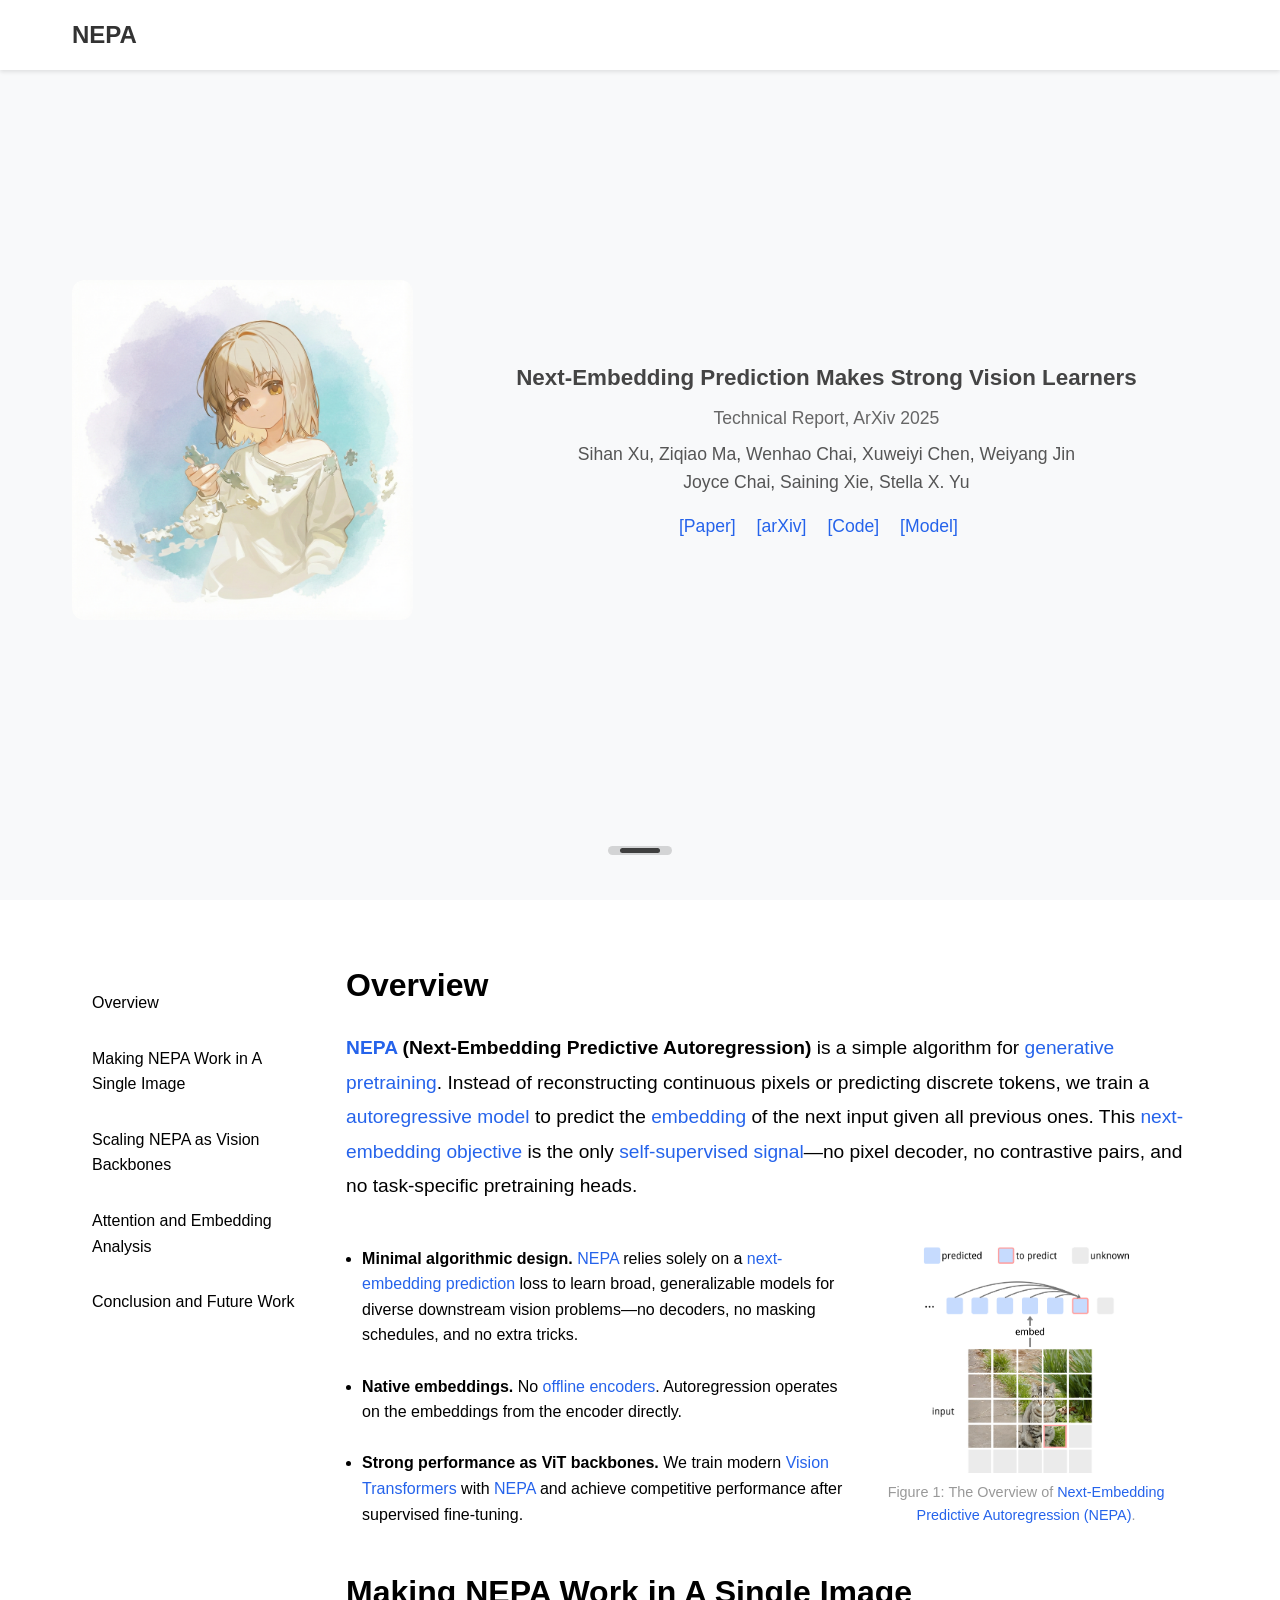
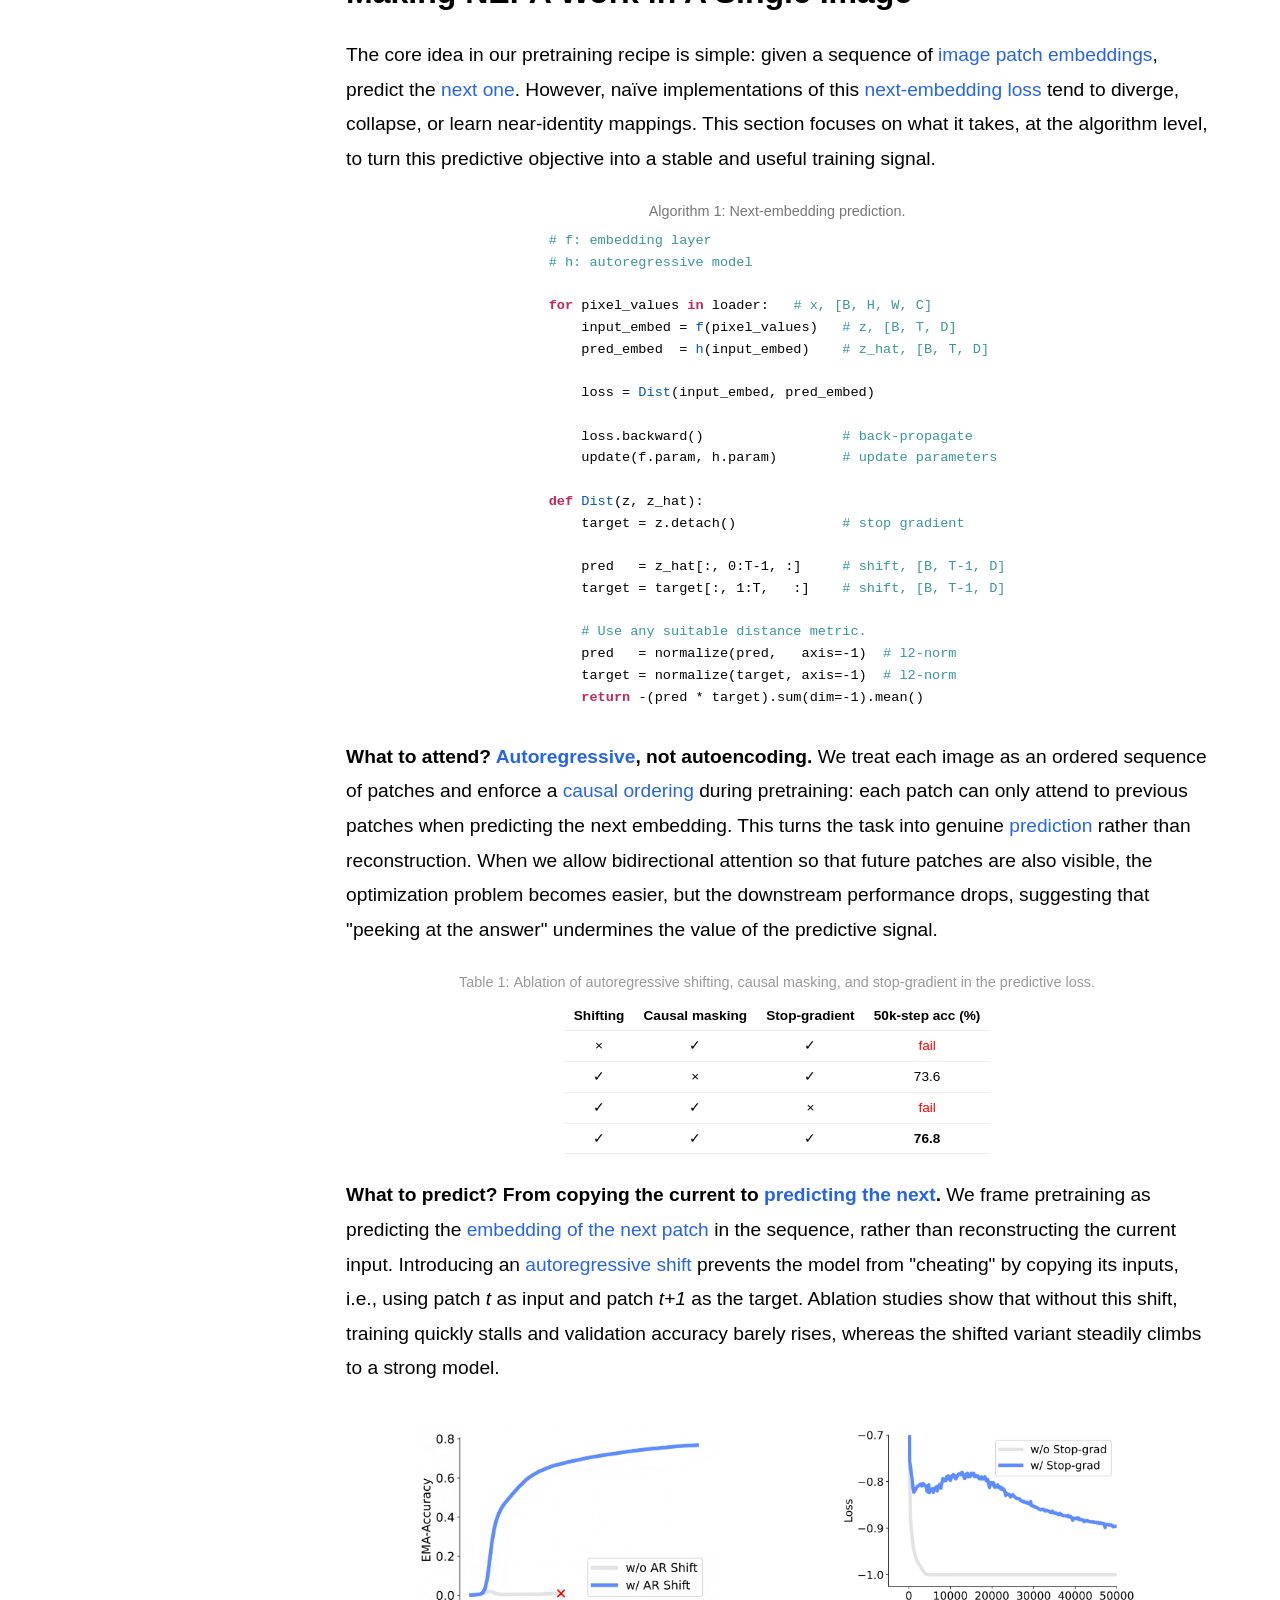
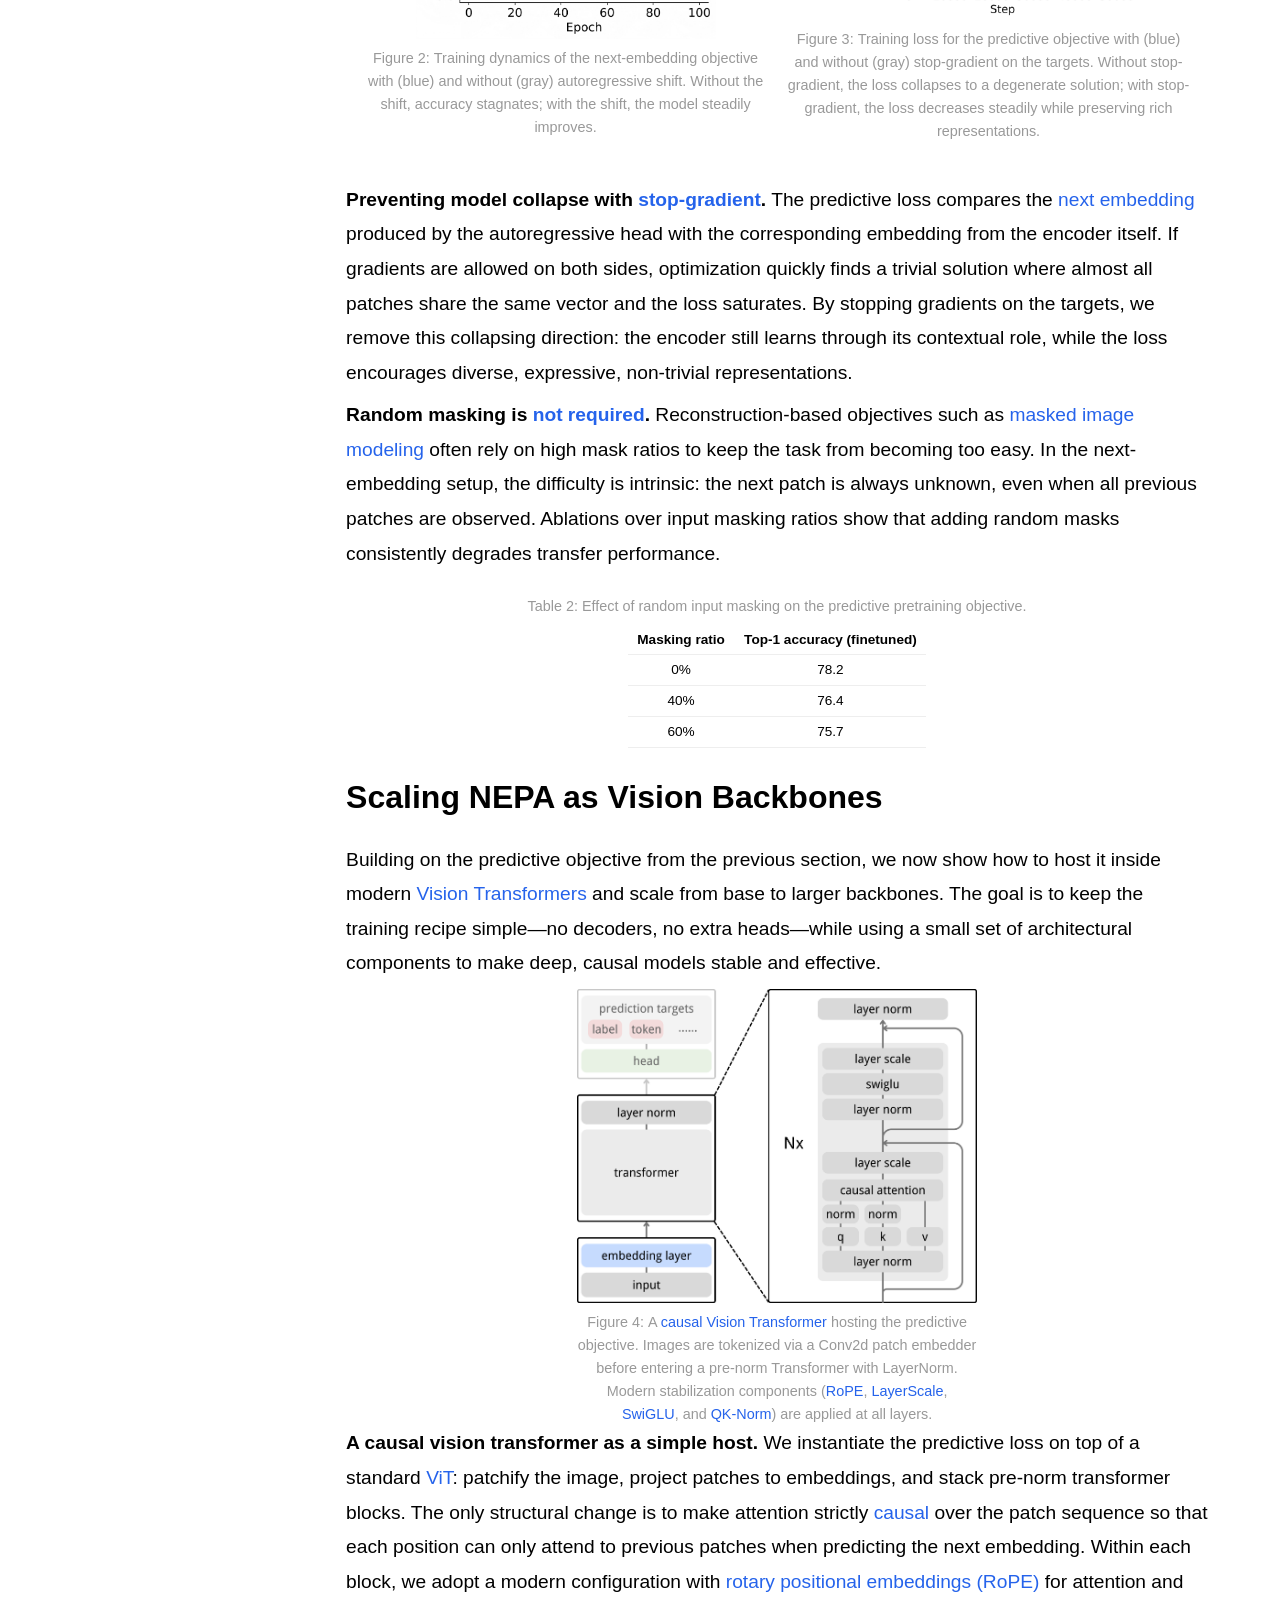
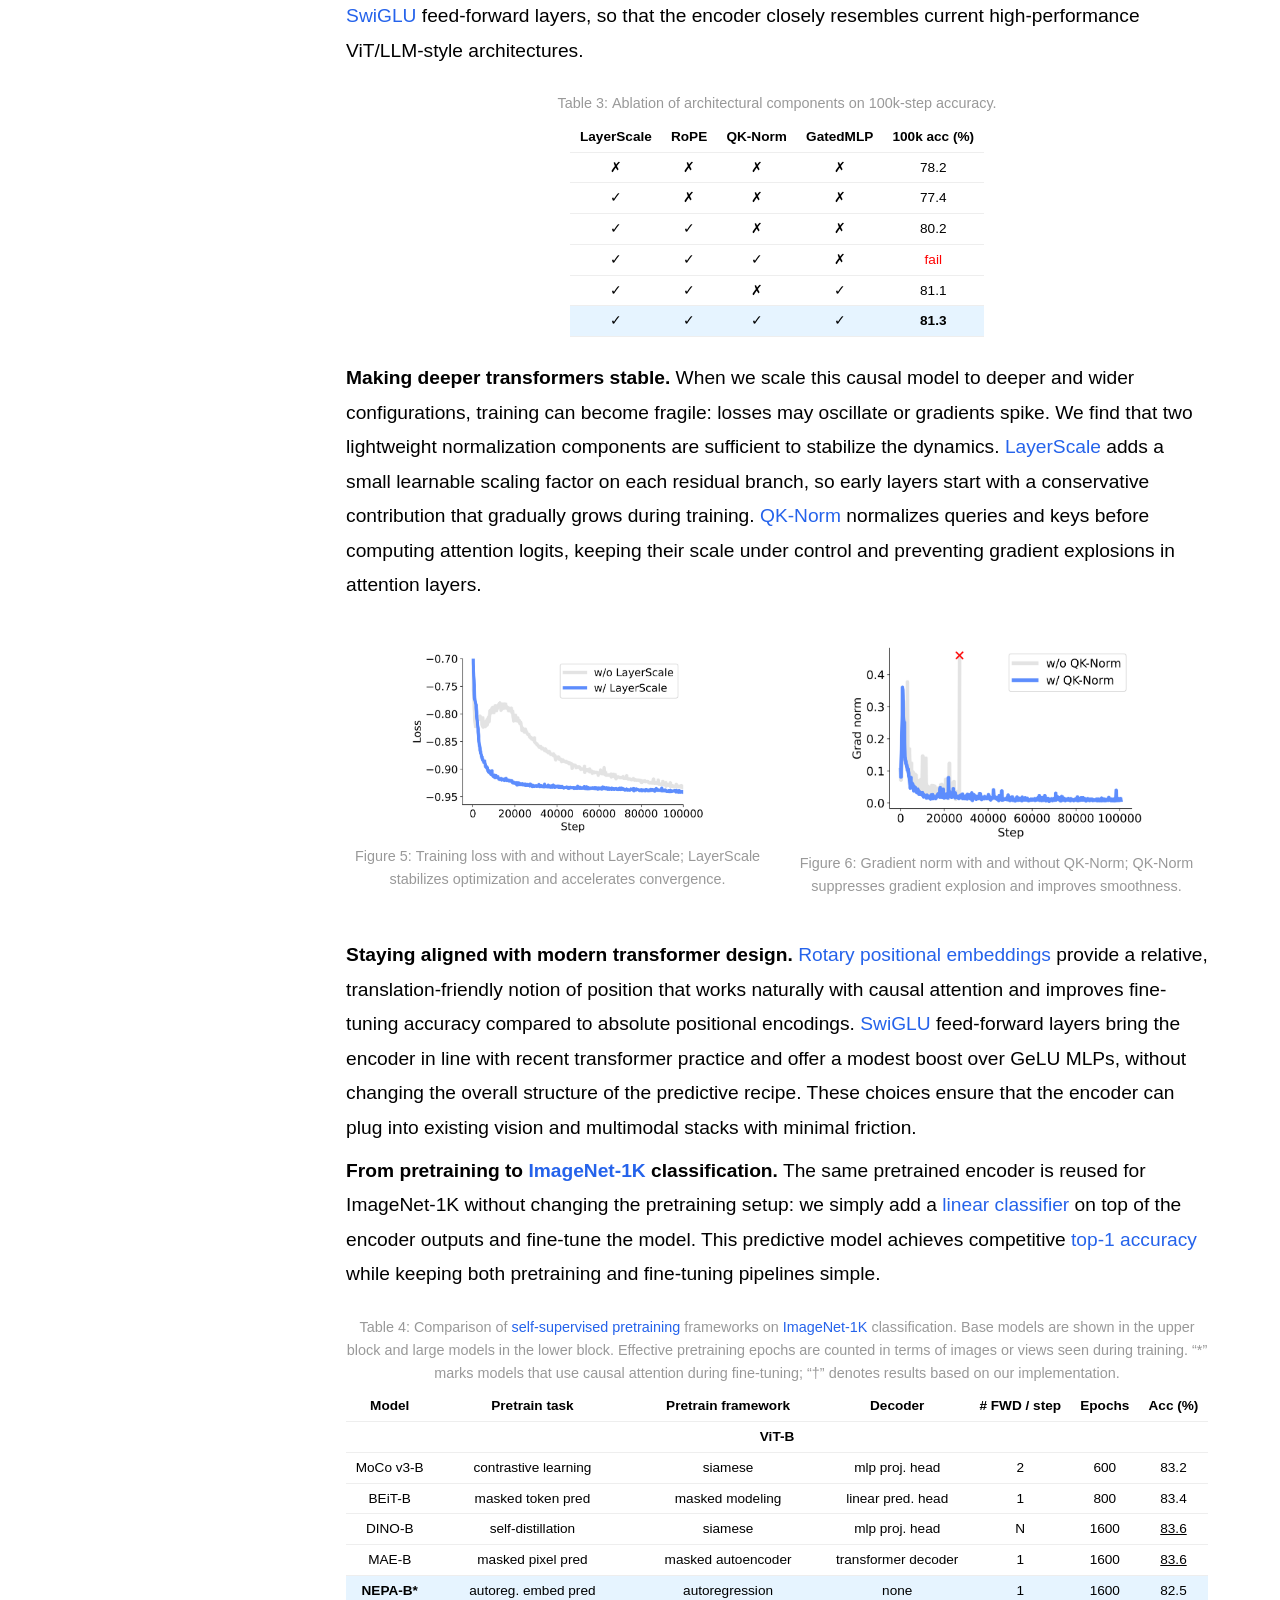
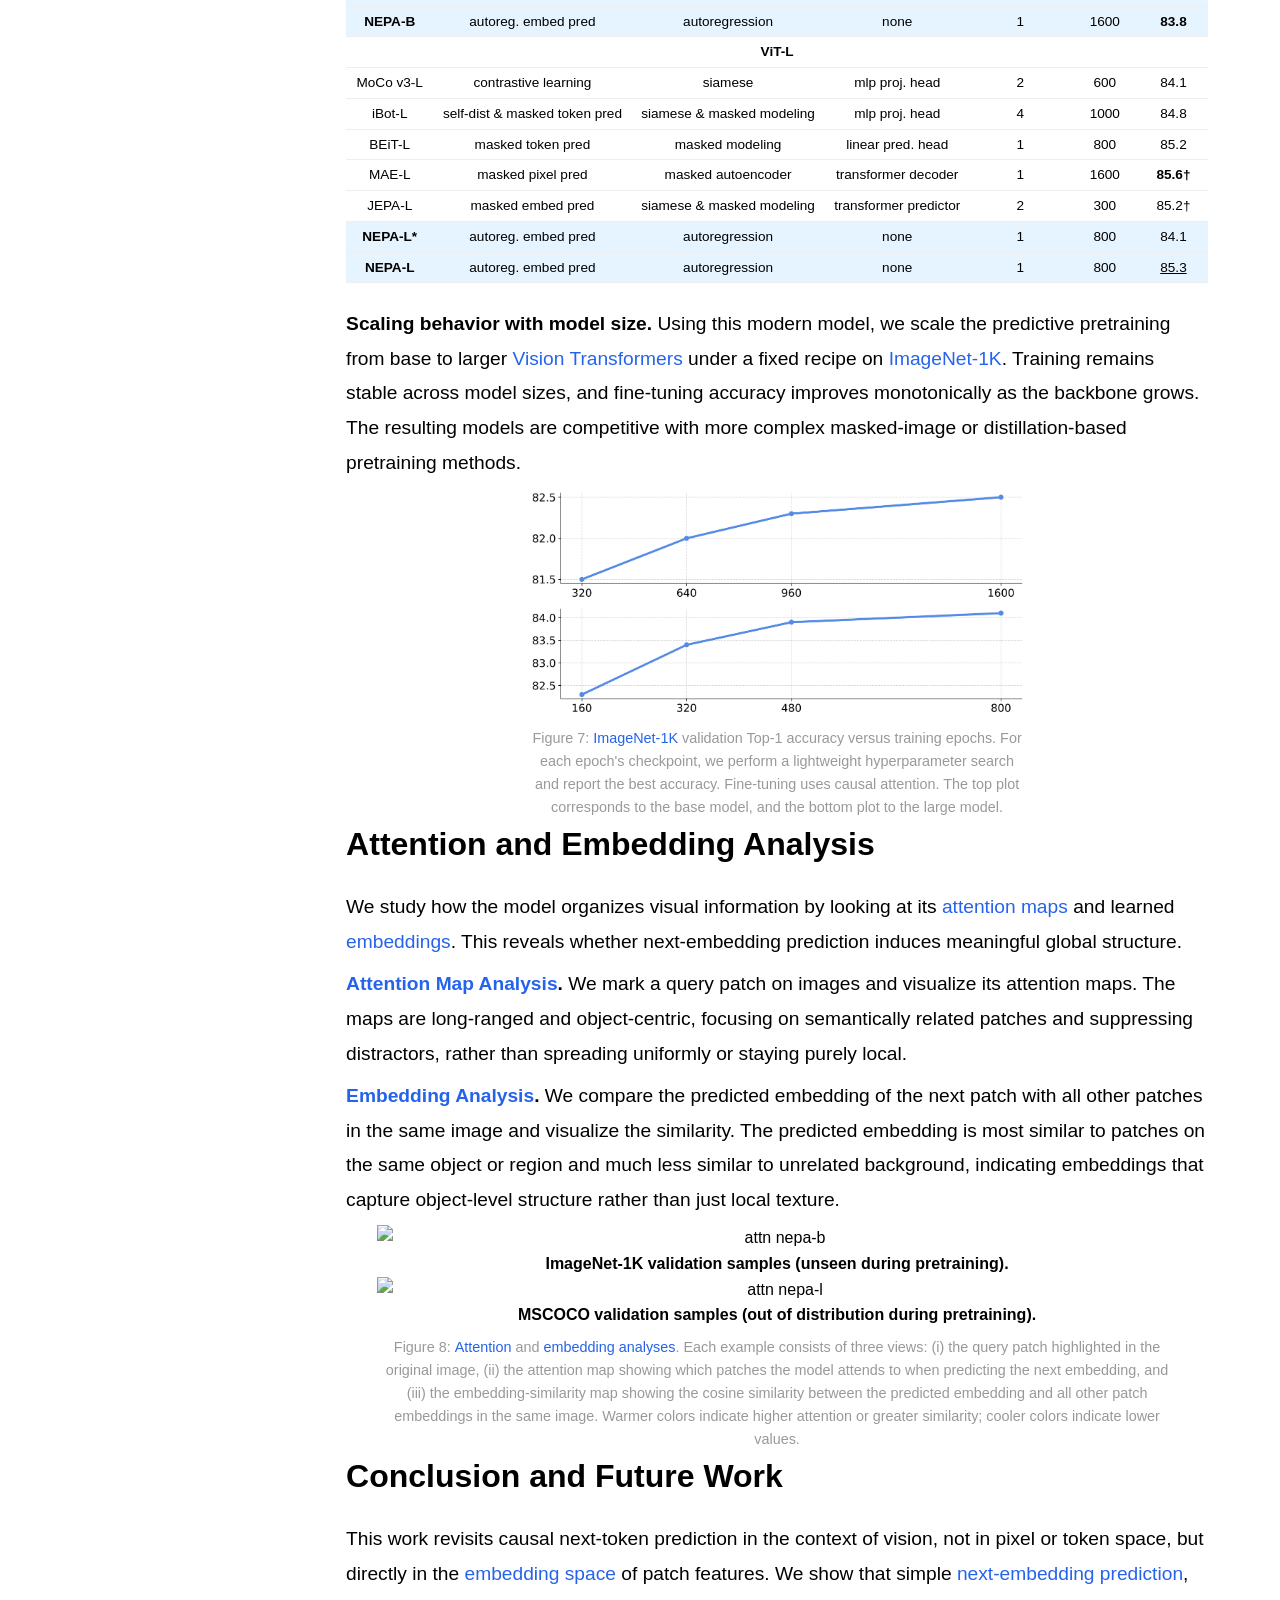
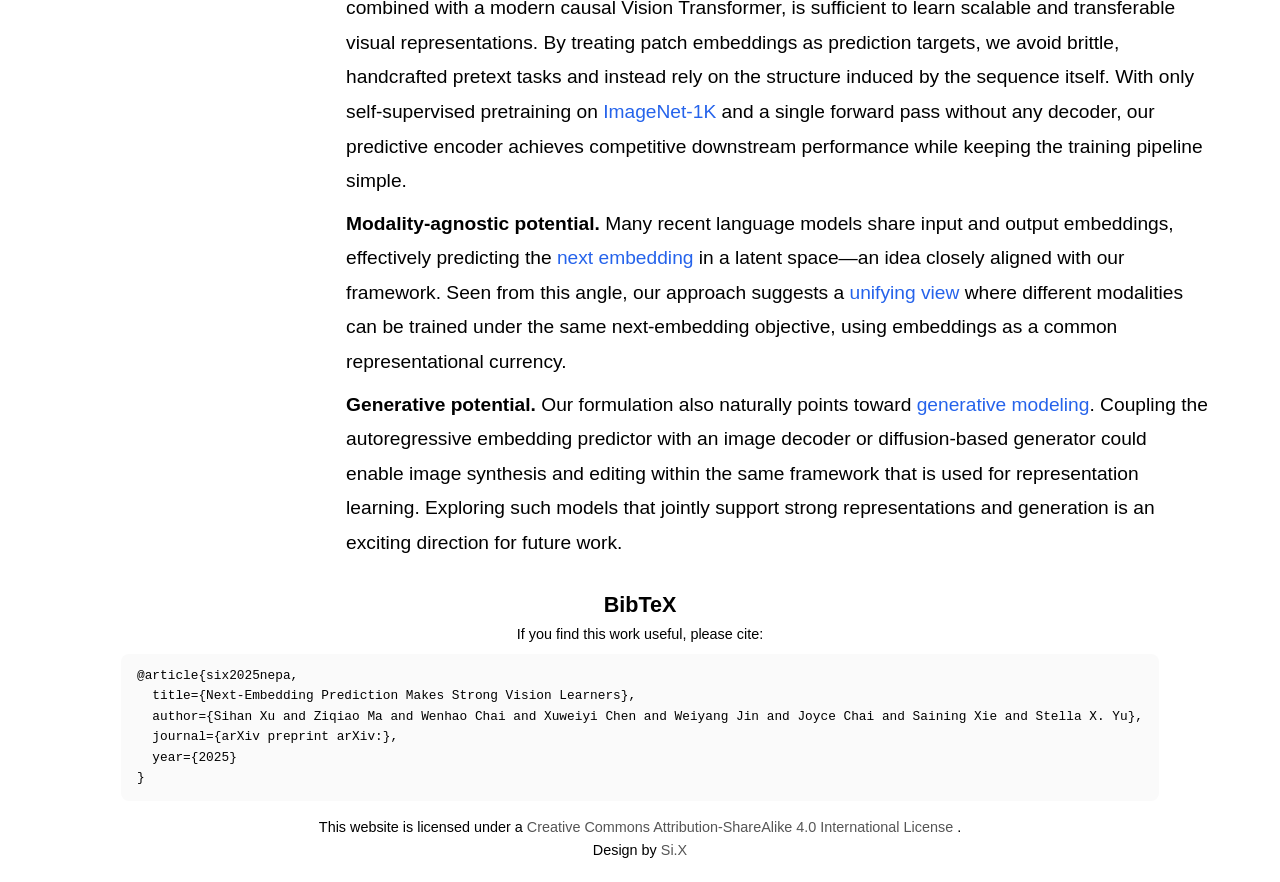
==== commit 2c34b72c: "Update index.html" ====
--- a/index.html
+++ b/index.html
@@ -640,8 +640,7 @@
   author={Sihan Xu and Ziqiao Ma and Wenhao Chai and Xuweiyi Chen and Weiyang Jin and Joyce Chai and Saining Xie and Stella X. Yu},
   journal={arXiv preprint arXiv:},
   year={2025}
-}
-            </pre>
+}</pre>
             <p>
                 This website is licensed under a
                 <a rel="license" href="http://creativecommons.org/licenses/by-sa/4.0/">
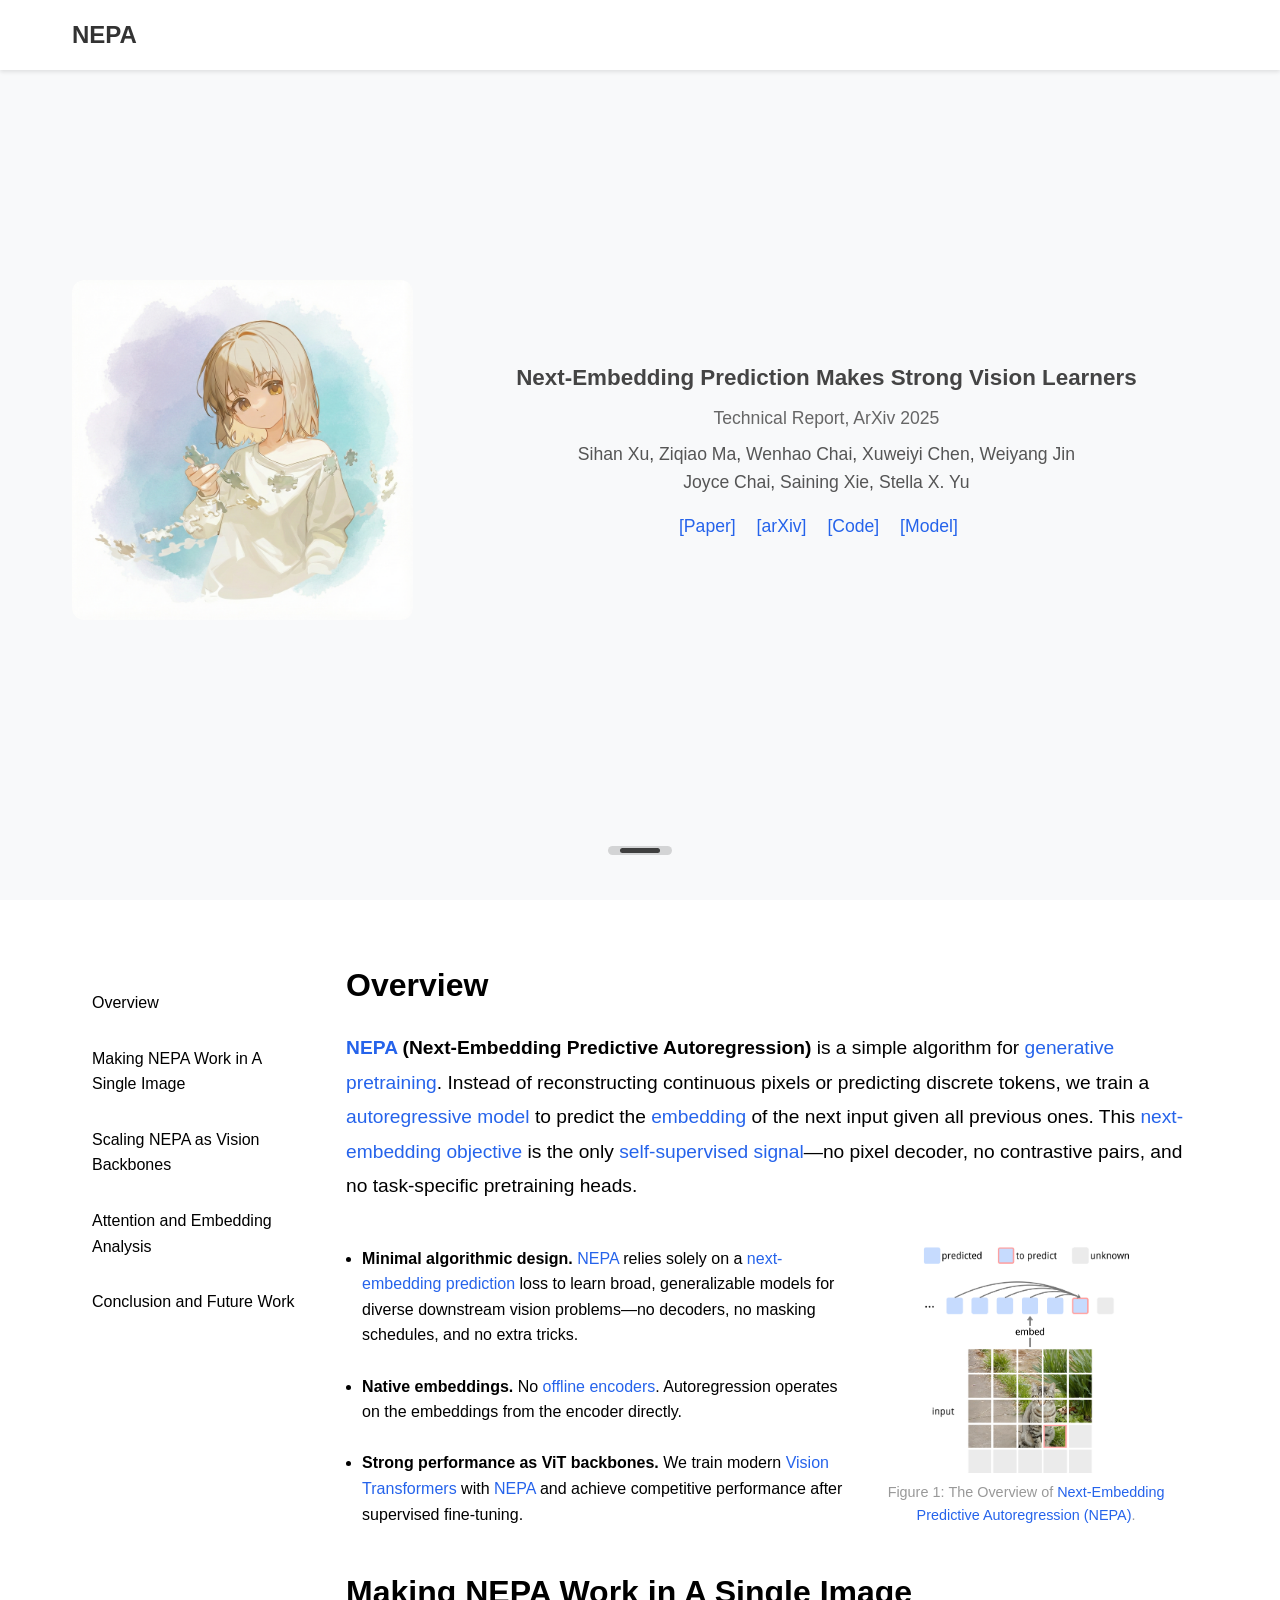
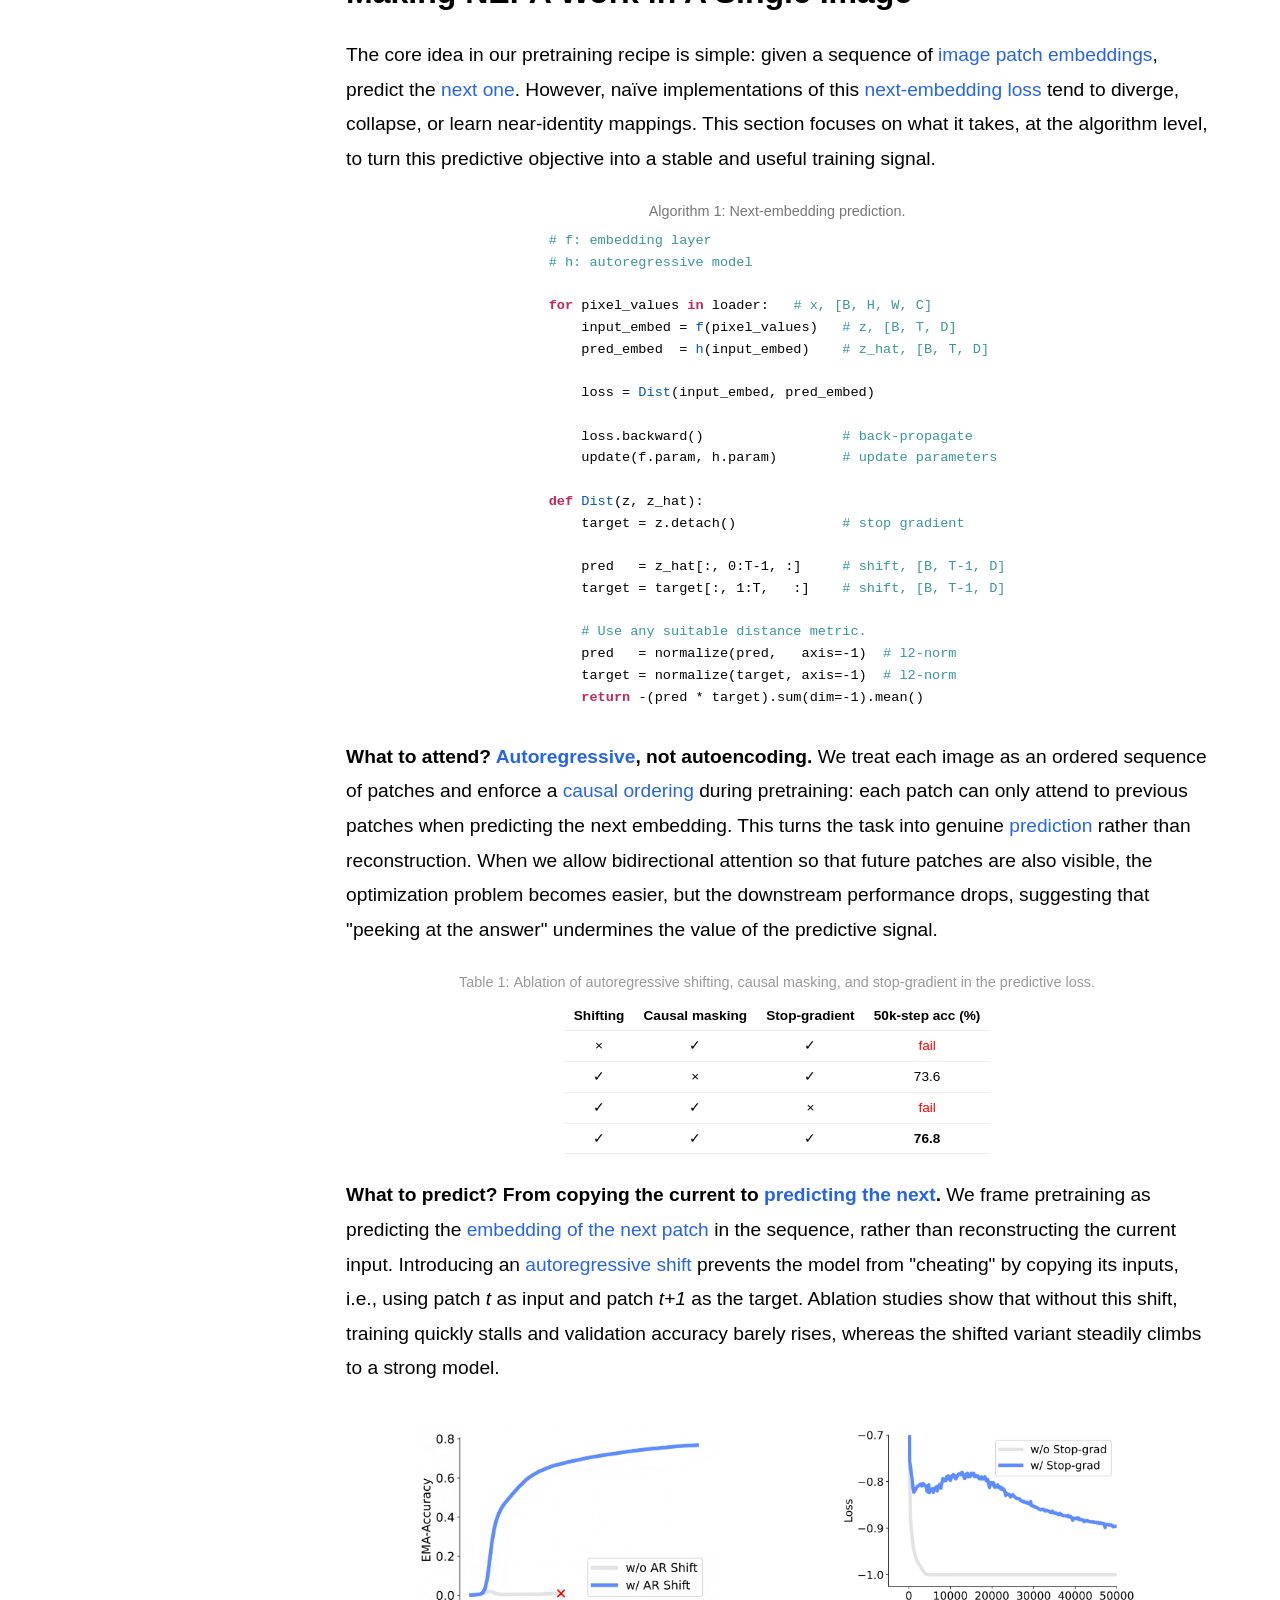
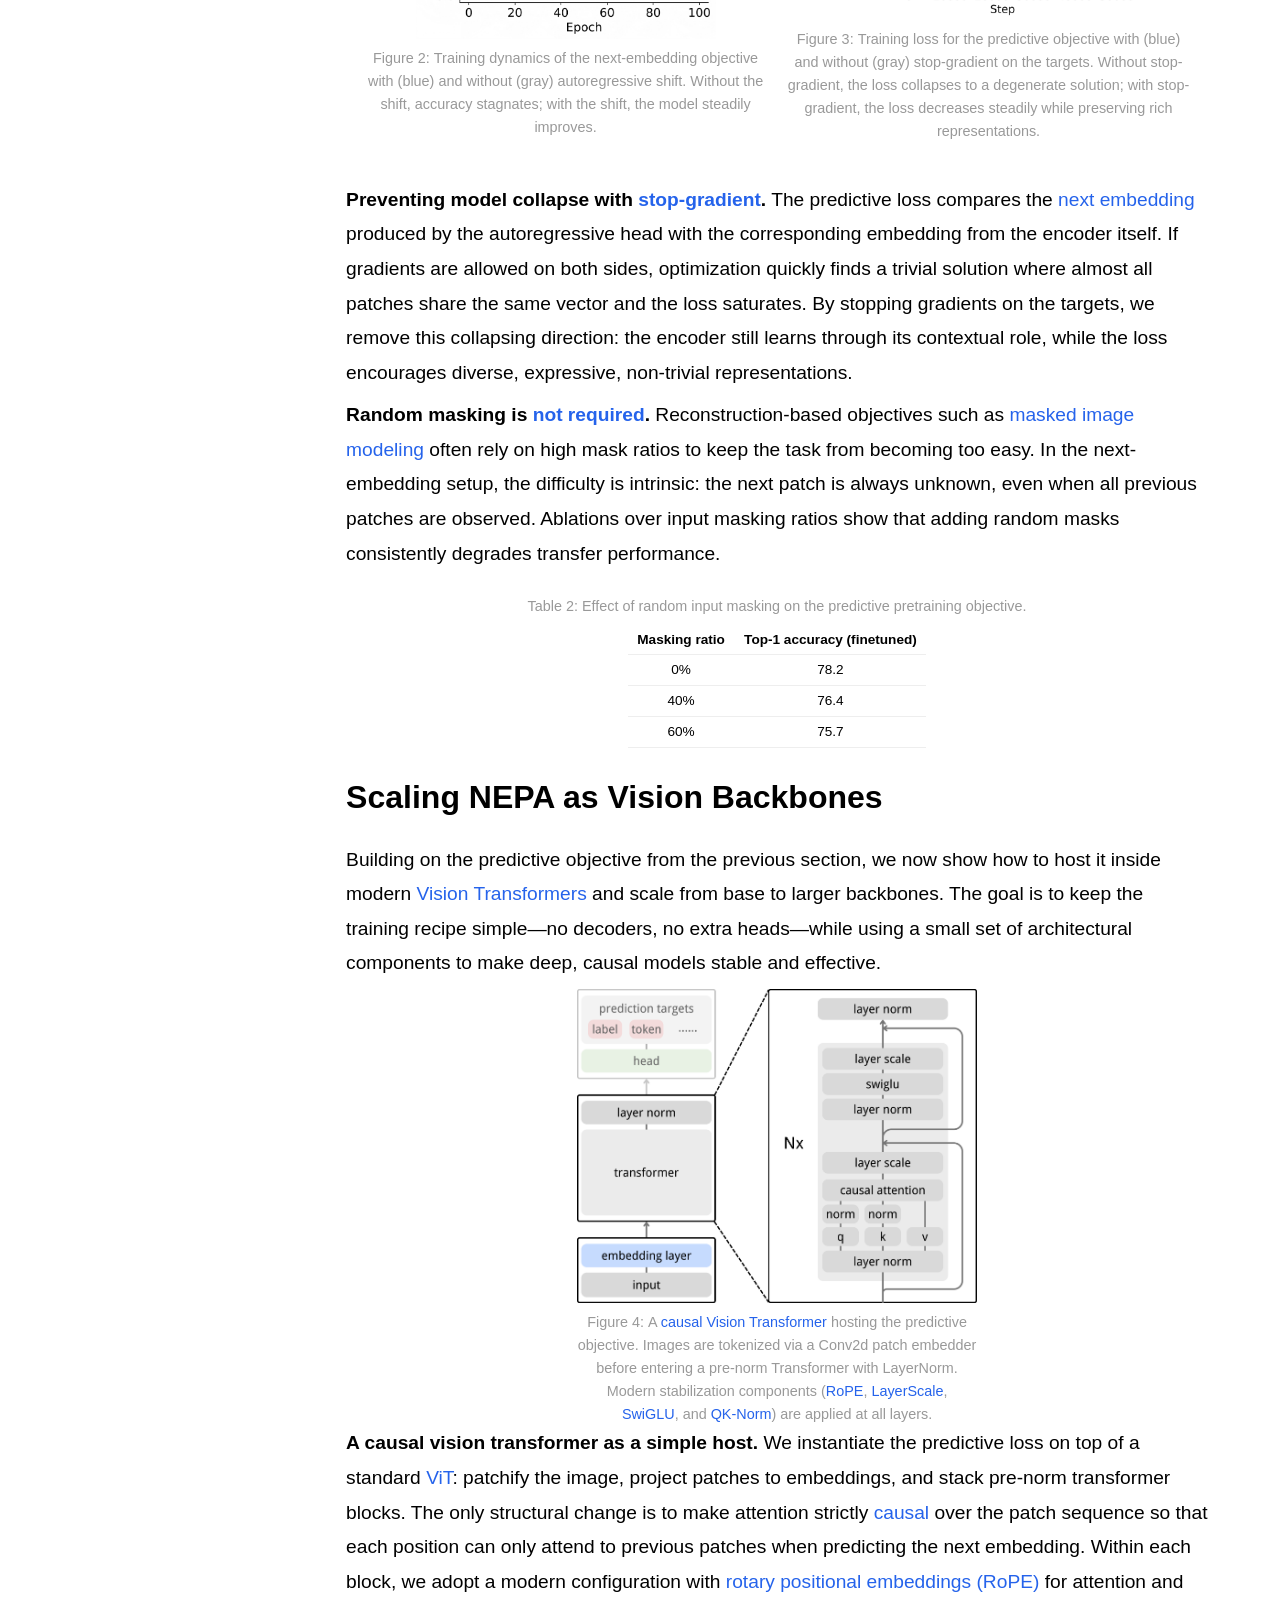
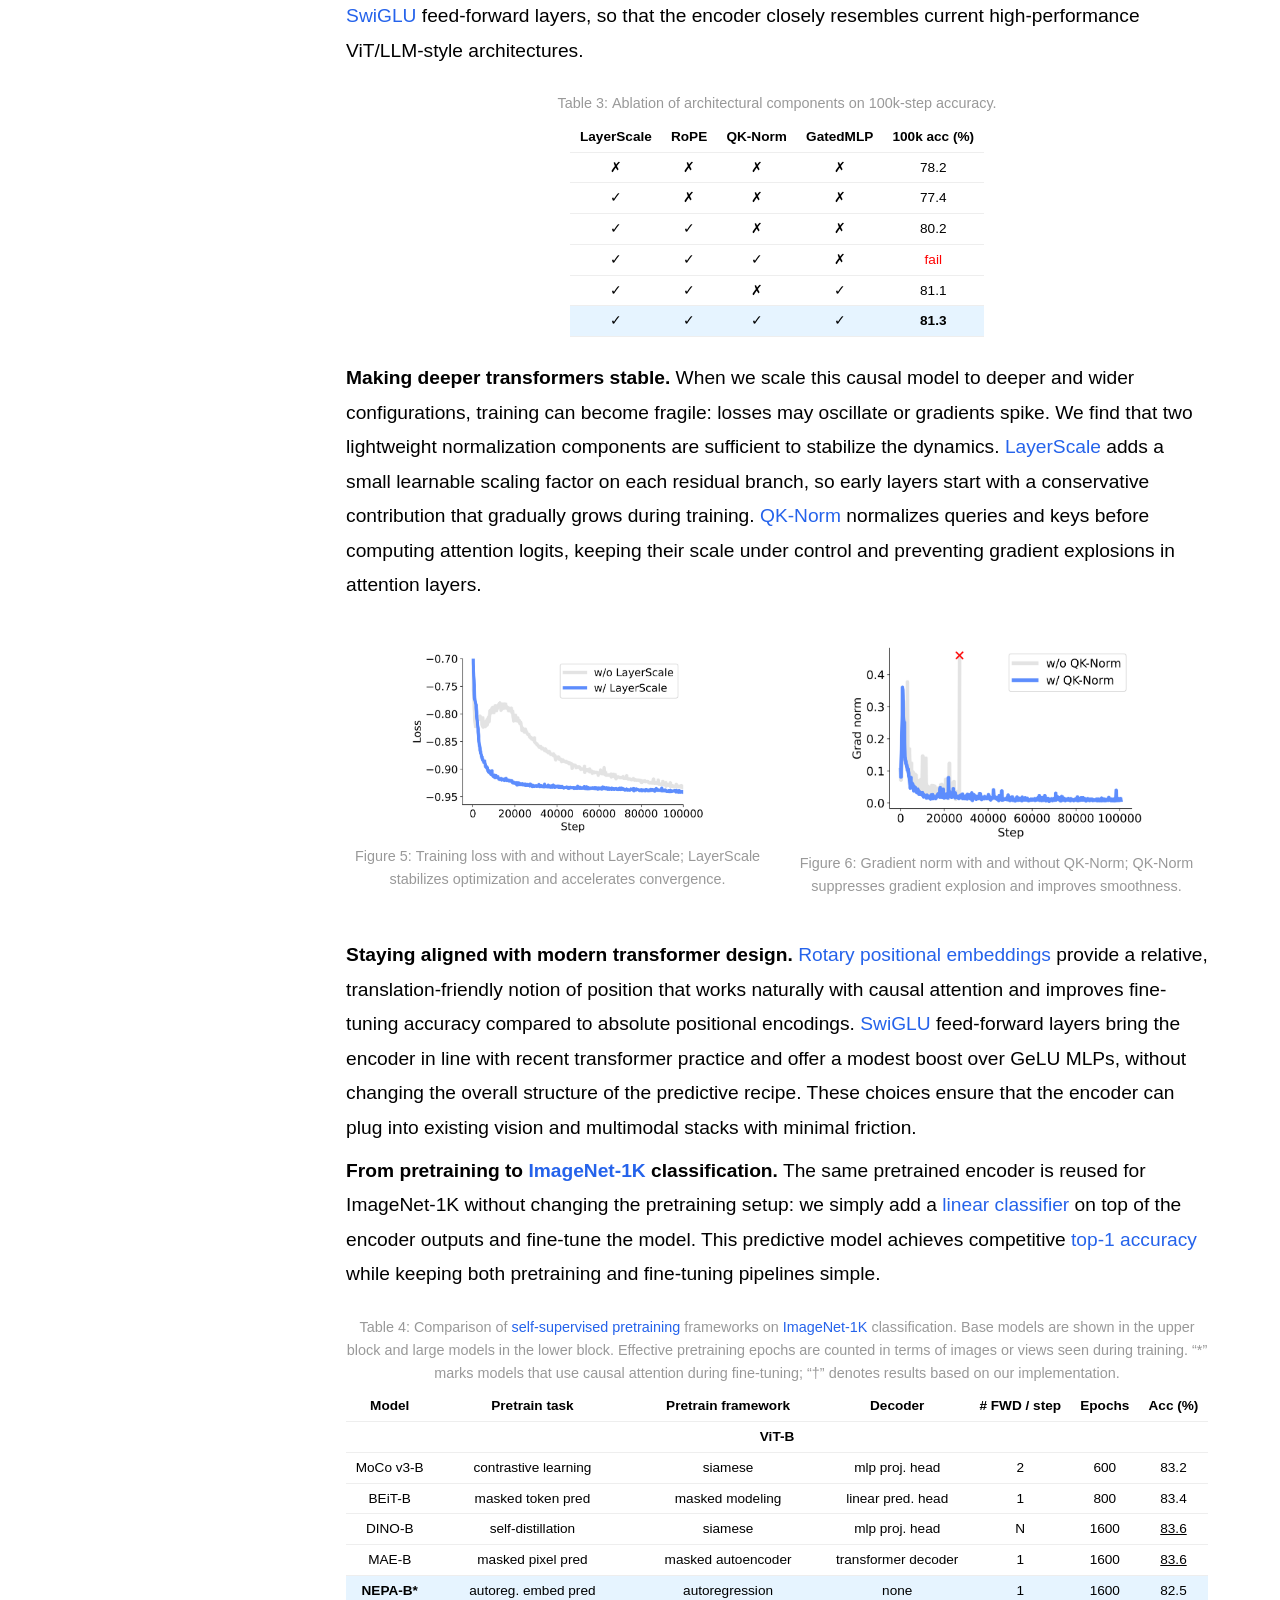
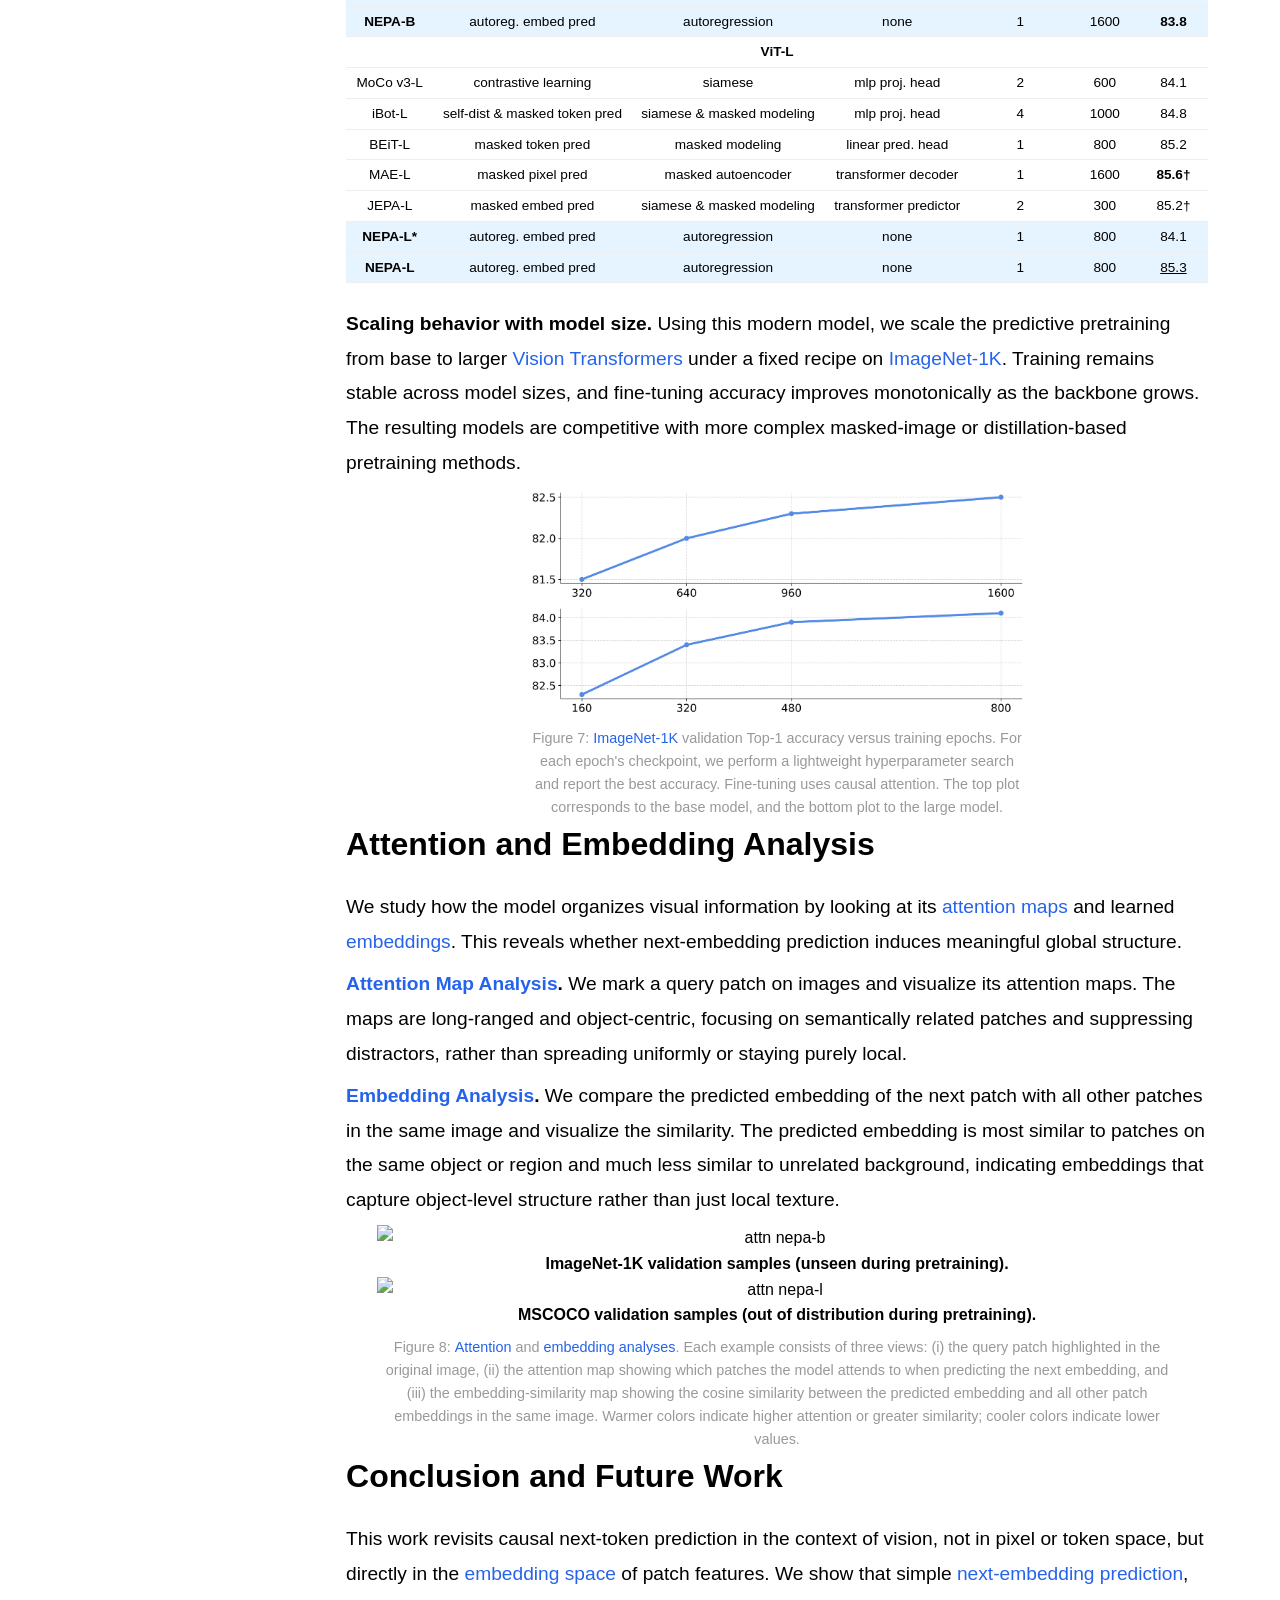
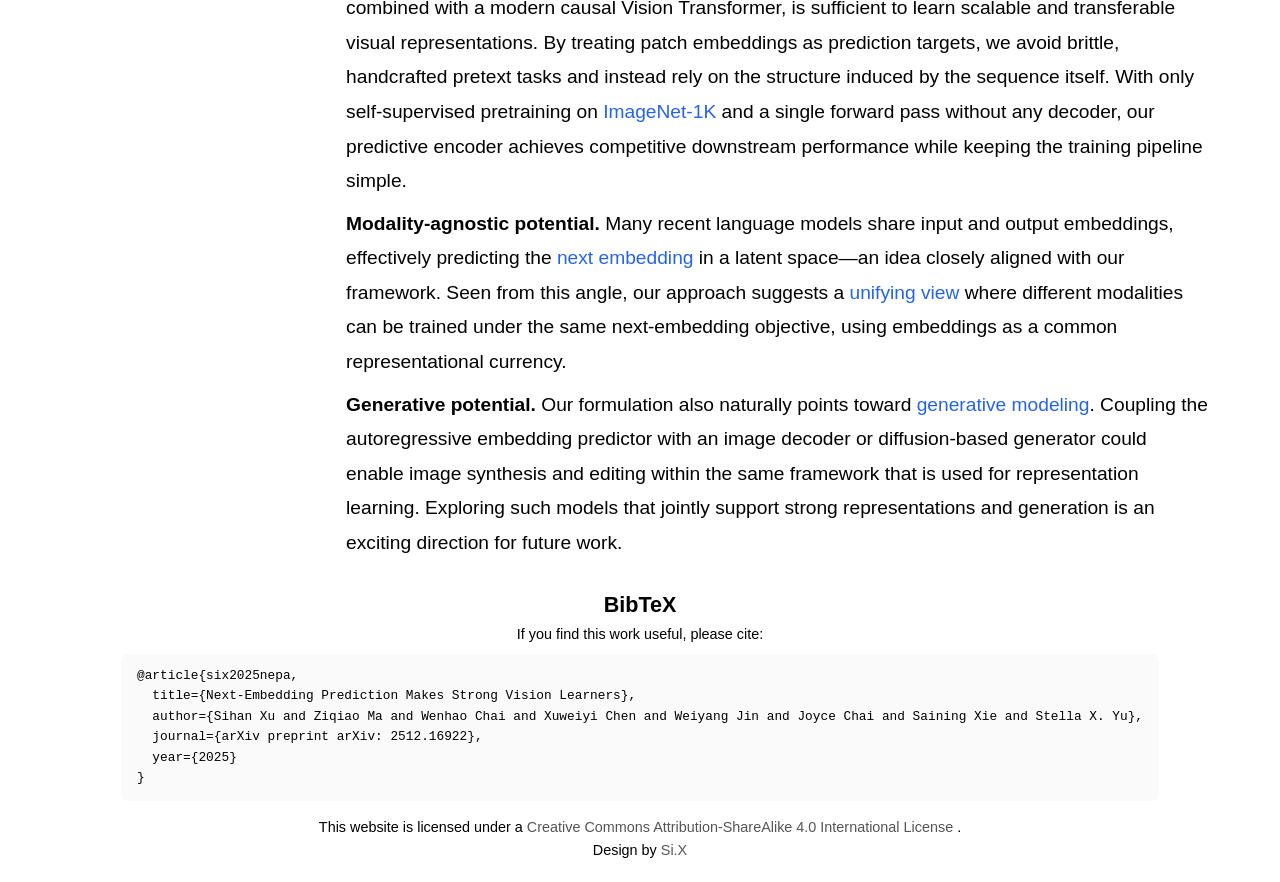
==== commit 130cb70b: "update arxiv" ====
--- a/index.html
+++ b/index.html
@@ -53,8 +53,8 @@
                                 </p>
                                 <div>
                                     <!-- <a href="blog" style="text-decoration: none; color: #2563eb; margin-right: 1rem;">[Blog]</a> -->
-                                    <a href="" style="text-decoration: none; color: #2563eb; margin-right: 1rem;">[Paper]</a>
-                                    <a href="" style="text-decoration: none; color: #2563eb; margin-right: 1rem;">[arXiv]</a>
+                                    <a href="https://arxiv.org/pdf/2512.16922" style="text-decoration: none; color: #2563eb; margin-right: 1rem;">[Paper]</a>
+                                    <a href="https://arxiv.org/abs/2512.16922" style="text-decoration: none; color: #2563eb; margin-right: 1rem;">[arXiv]</a>
                                     <a href="https://github.com/SihanXU/nepa" style="text-decoration: none; color: #2563eb; margin-right: 1rem;">[Code]</a>
                                     <a href="https://huggingface.co/collections/SixAILab/nepa" style="text-decoration: none; color: #2563eb; margin-right: 1rem;">[Model]</a>
                                 </div>
@@ -638,7 +638,7 @@
 @article{six2025nepa,
   title={Next-Embedding Prediction Makes Strong Vision Learners},
   author={Sihan Xu and Ziqiao Ma and Wenhao Chai and Xuweiyi Chen and Weiyang Jin and Joyce Chai and Saining Xie and Stella X. Yu},
-  journal={arXiv preprint arXiv:},
+  journal={arXiv preprint arXiv: 2512.16922},
   year={2025}
 }</pre>
             <p>
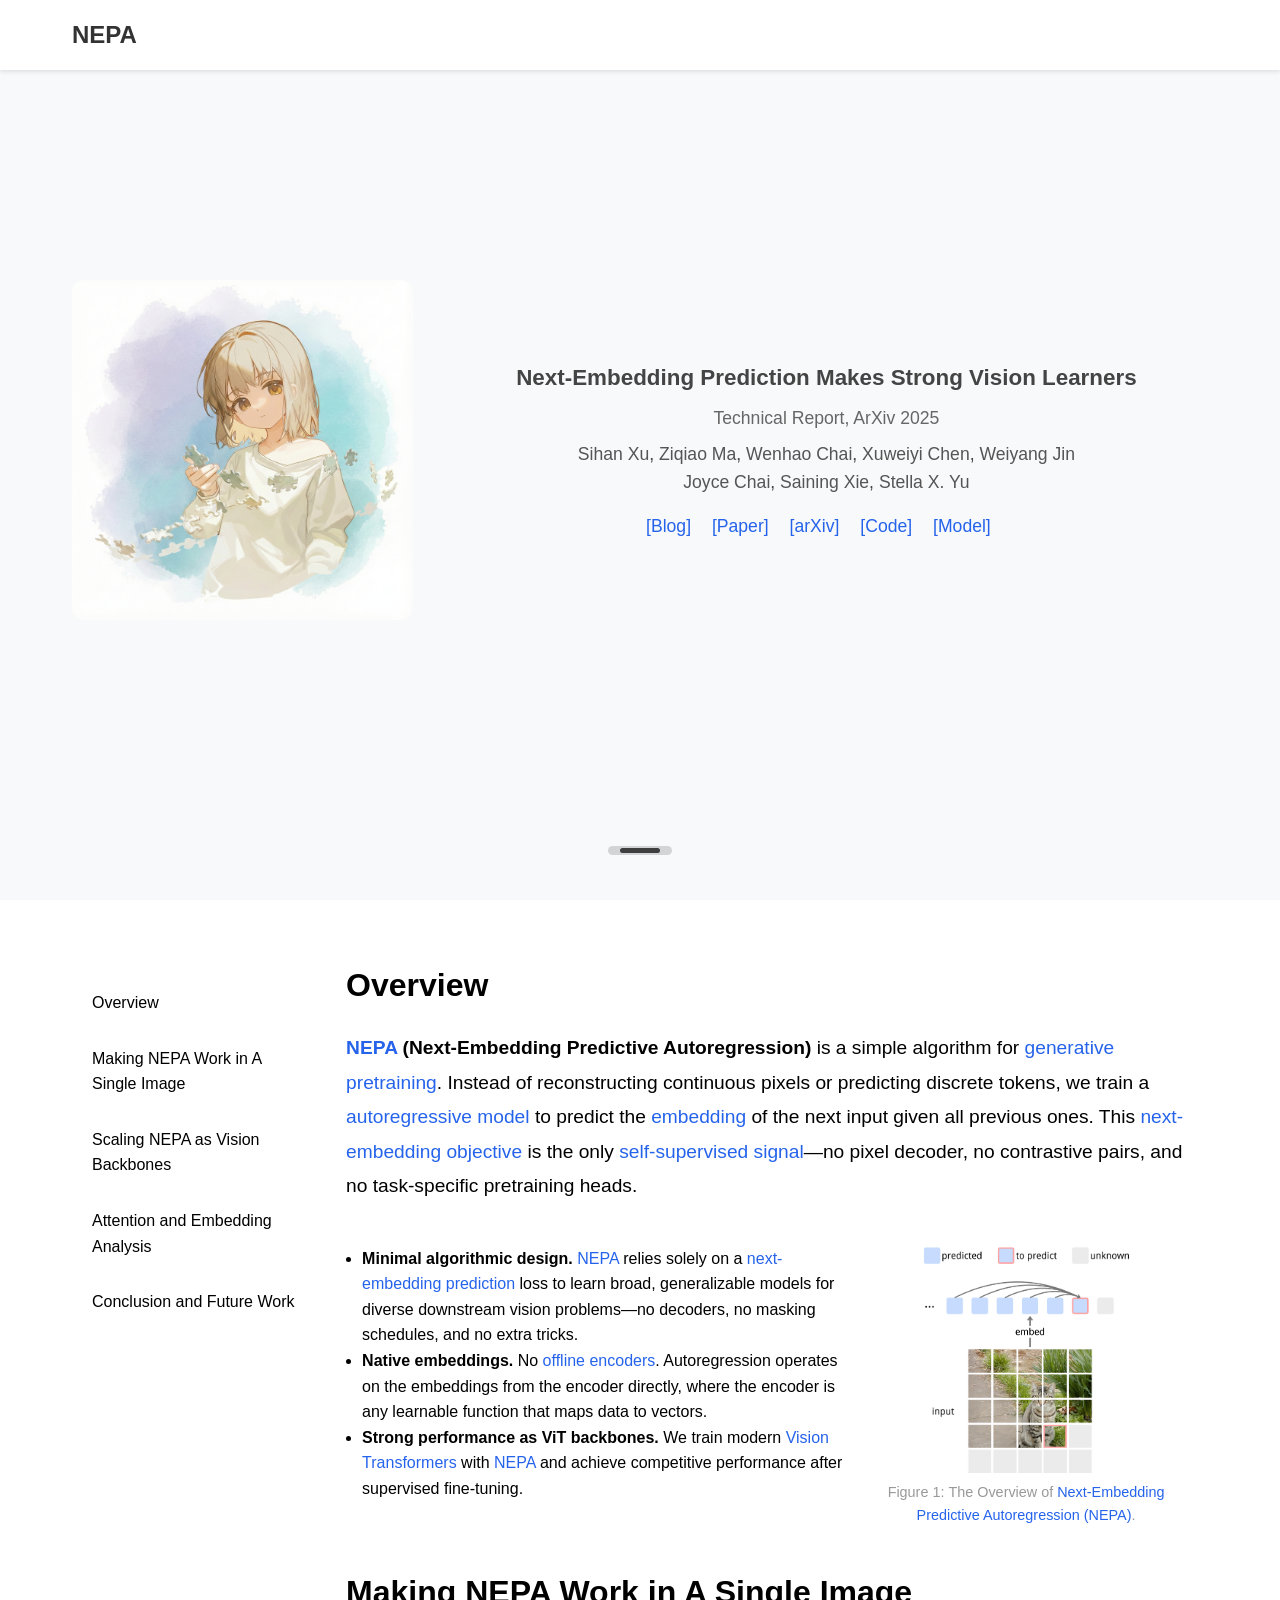
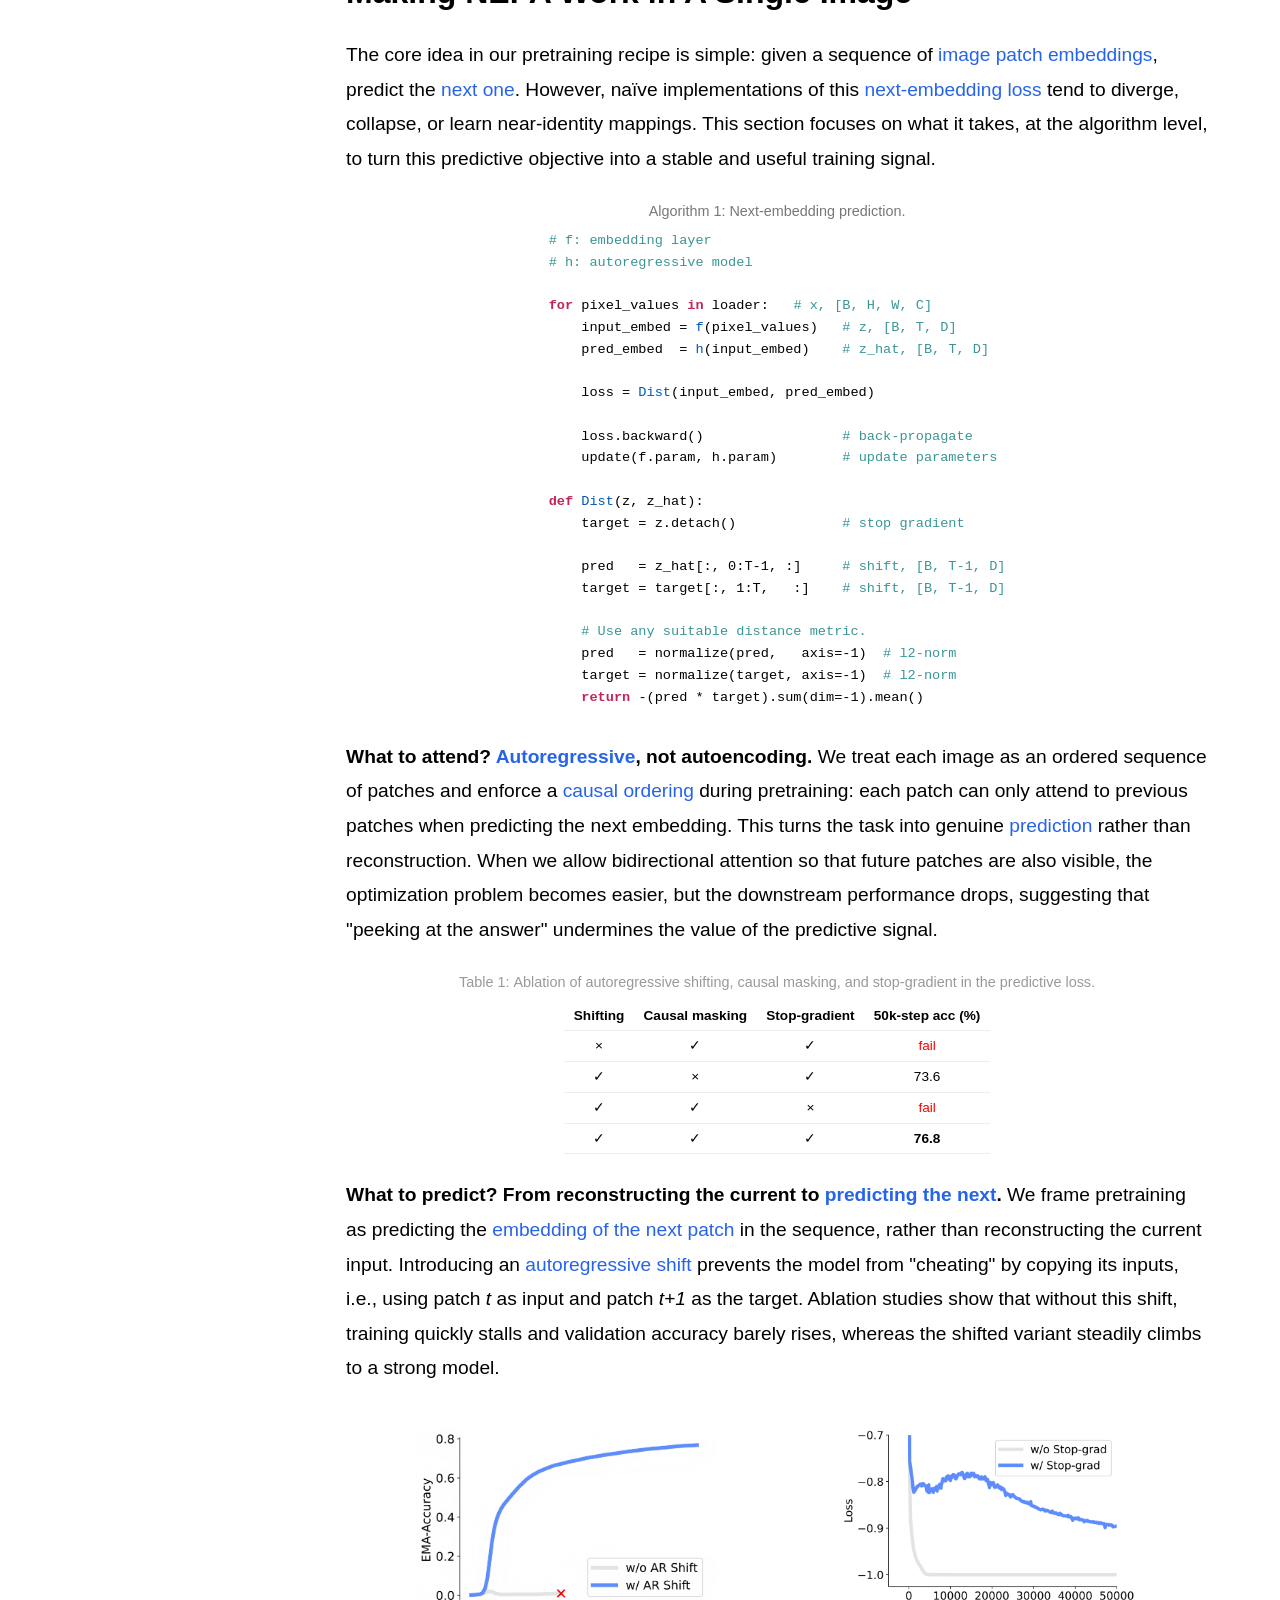
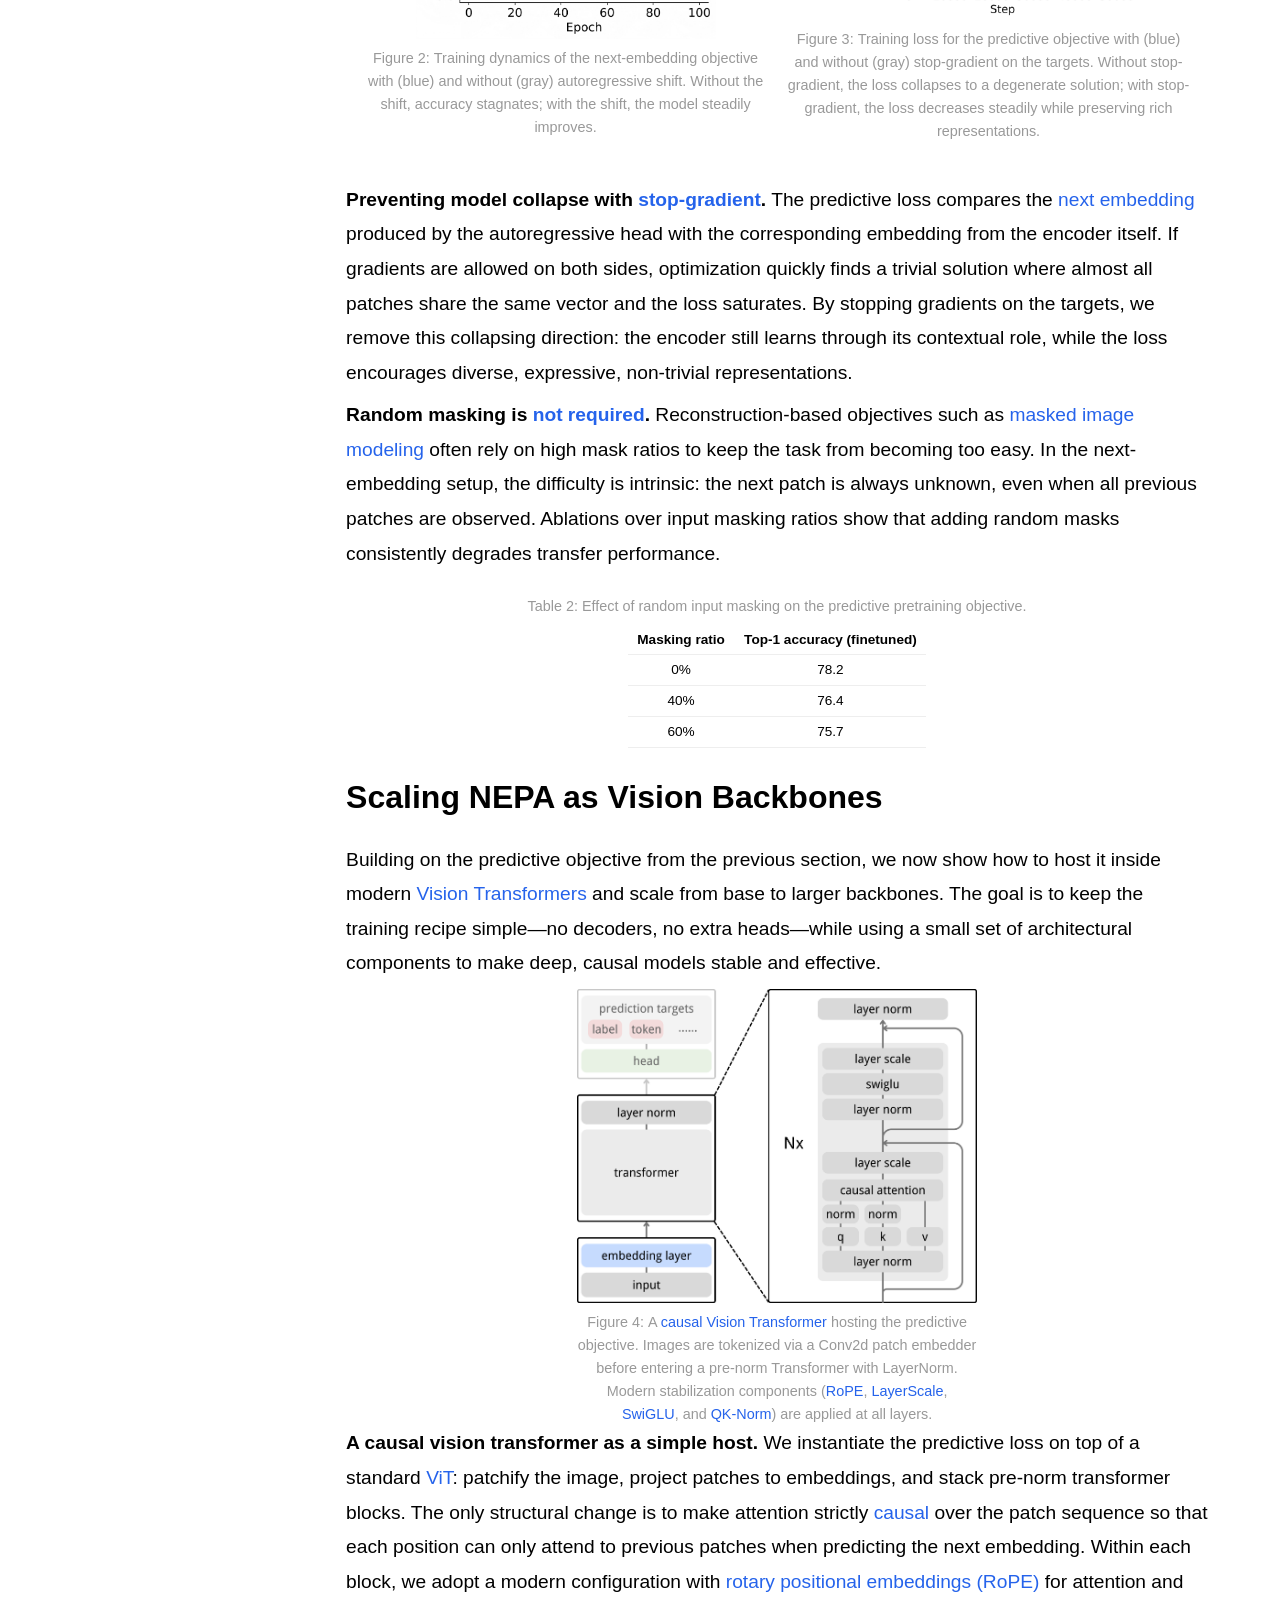
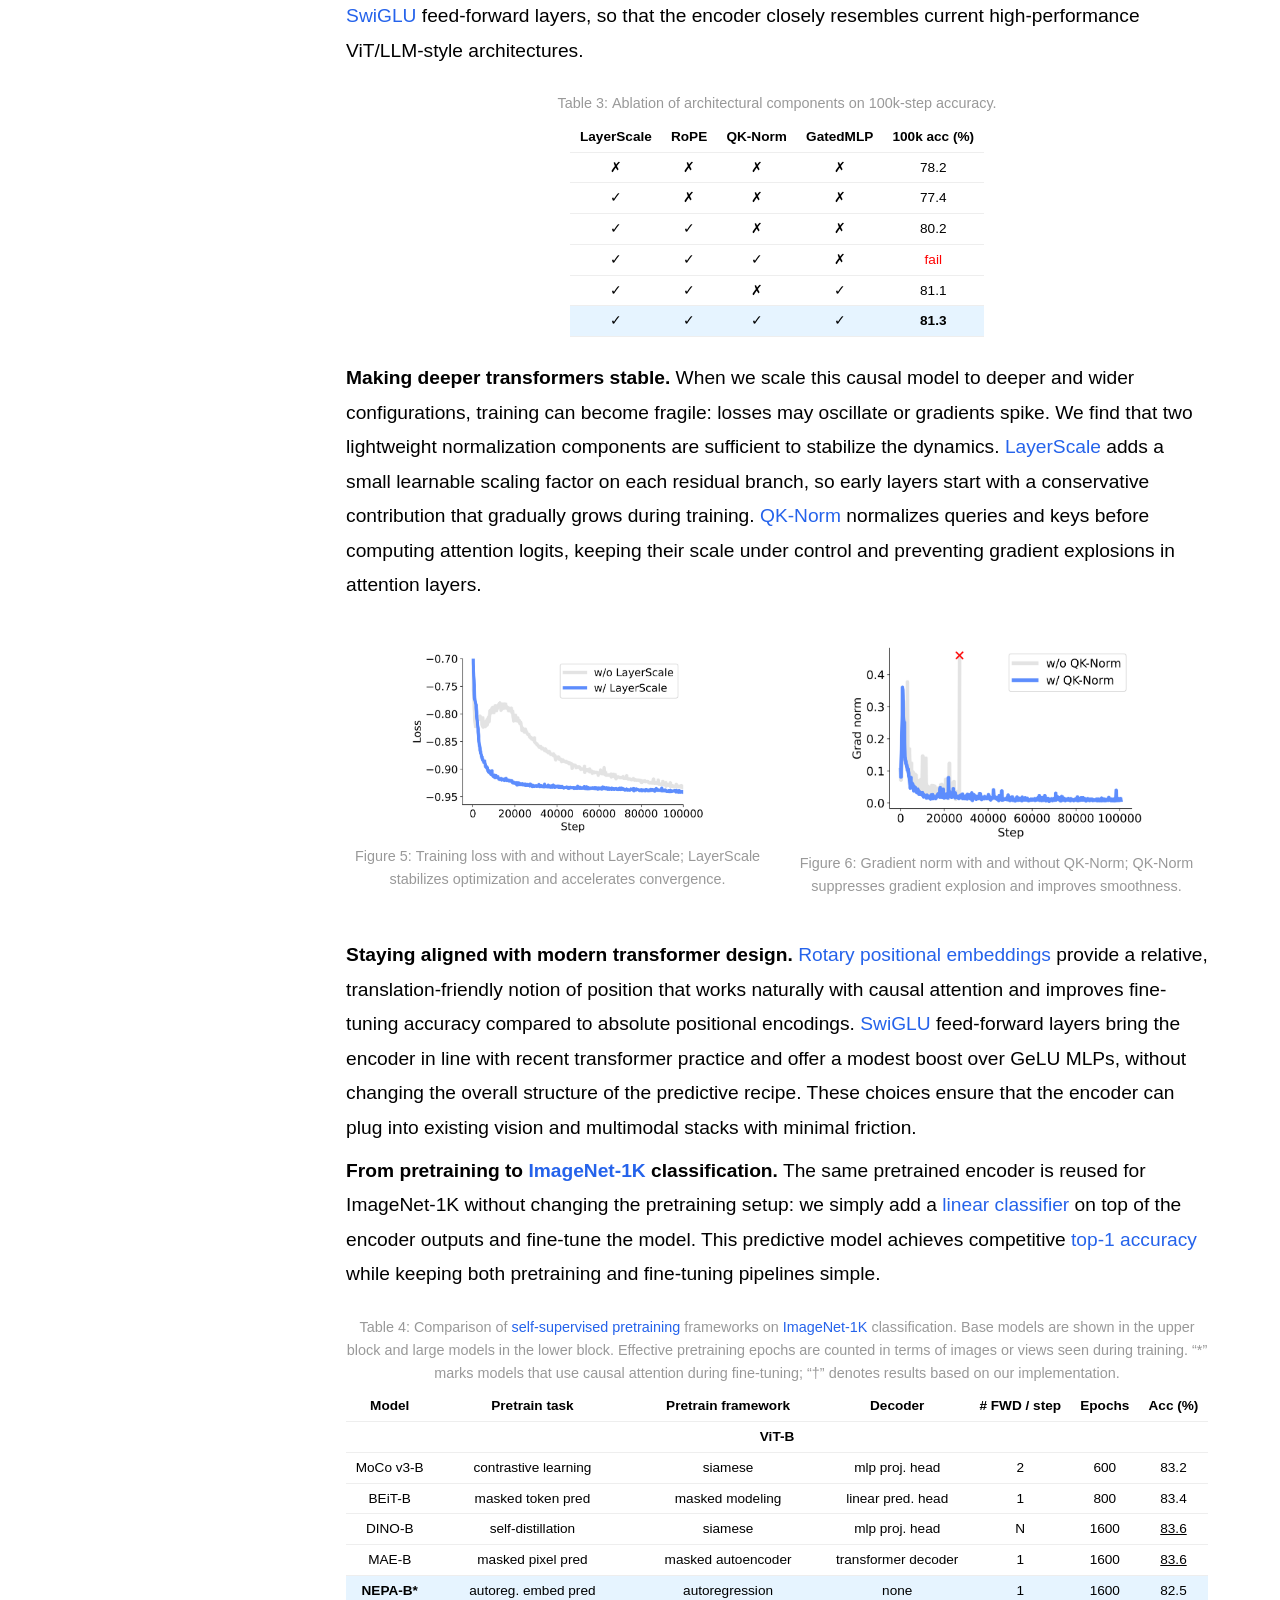
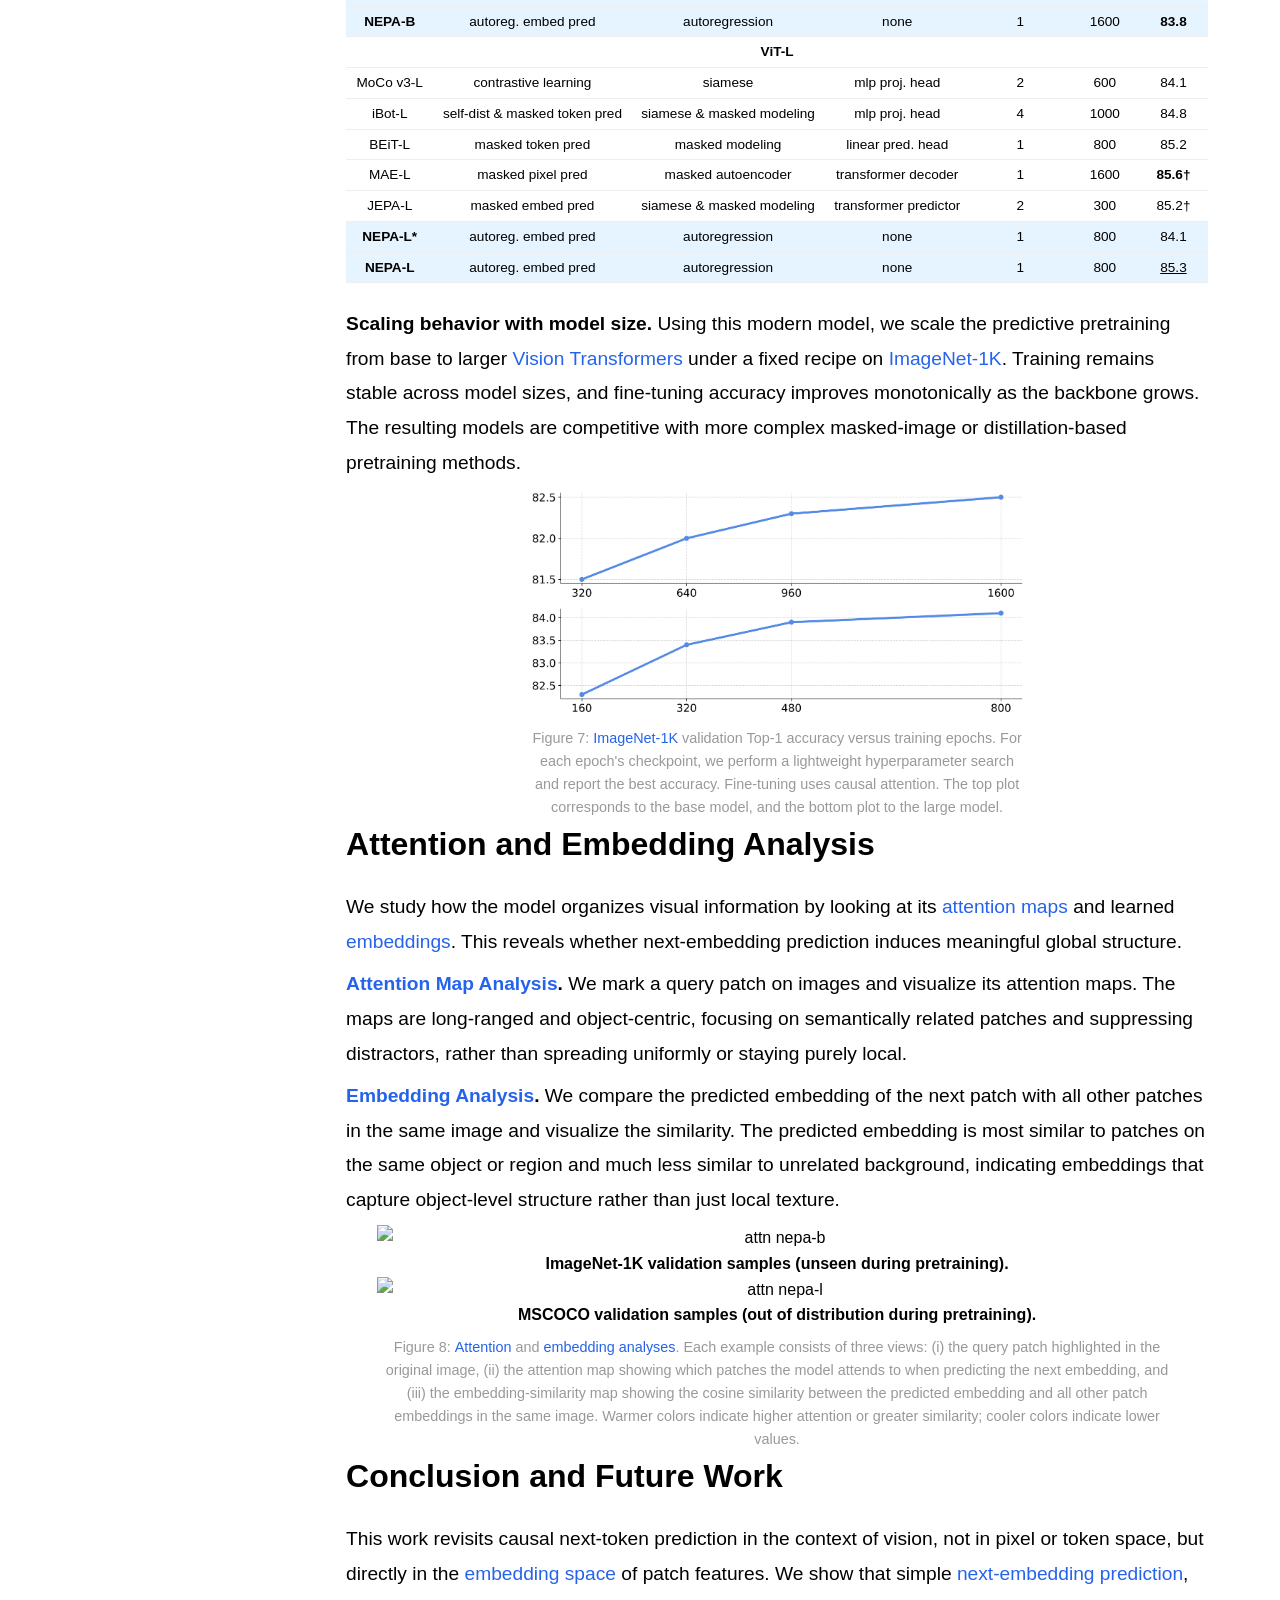
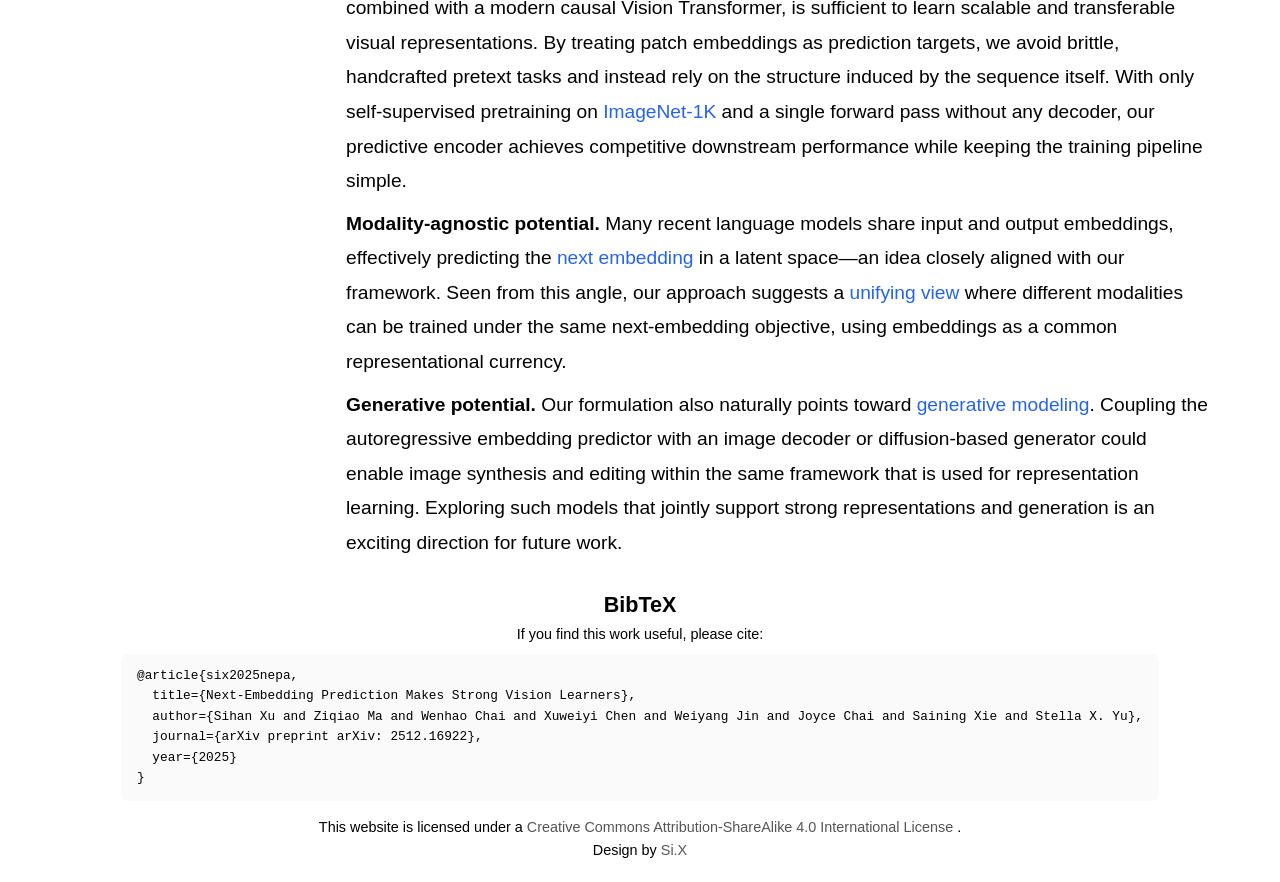
==== commit 04313b1f: "update blog" ====
--- a/index.html
+++ b/index.html
@@ -52,7 +52,7 @@
                                   <a href="https://web.eecs.umich.edu/~stellayu/" target="_blank" rel="noopener noreferrer">Stella X. Yu</a>
                                 </p>
                                 <div>
-                                    <!-- <a href="blog" style="text-decoration: none; color: #2563eb; margin-right: 1rem;">[Blog]</a> -->
+                                    <a href="blog" style="text-decoration: none; color: #2563eb; margin-right: 1rem;">[Blog]</a>
                                     <a href="https://arxiv.org/pdf/2512.16922" style="text-decoration: none; color: #2563eb; margin-right: 1rem;">[Paper]</a>
                                     <a href="https://arxiv.org/abs/2512.16922" style="text-decoration: none; color: #2563eb; margin-right: 1rem;">[arXiv]</a>
                                     <a href="https://github.com/SihanXU/nepa" style="text-decoration: none; color: #2563eb; margin-right: 1rem;">[Code]</a>
@@ -90,10 +90,9 @@
                                 <ul>
                                     <br>
                                     <li><strong>Minimal algorithmic design.</strong> <span class="kw">NEPA</span> relies solely on a <span class="kw">next-embedding prediction</span> loss to learn broad, generalizable models for diverse downstream vision problems—no decoders, no masking schedules, and no extra tricks.</li>
+                                    <li><strong>Native embeddings.</strong> No <span class="kw">offline encoders</span>. Autoregression operates on the embeddings from the encoder directly, where the encoder is any learnable function that maps data to vectors.</li>
+                                    <li><strong>Strong performance as ViT backbones.</strong> We train modern <span class="kw">Vision Transformers</span> with <span class="kw">NEPA</span> and achieve competitive performance after supervised fine-tuning.</li>
                                     <br>
-                                    <li><strong>Native embeddings.</strong> No <span class="kw">offline encoders</span>. Autoregression operates on the embeddings from the encoder directly.</li>
-                                    <br>
-                                    <li><strong>Strong performance as ViT backbones.</strong> We train modern <span class="kw">Vision Transformers</span> with <span class="kw">NEPA</span> and achieve competitive performance after supervised fine-tuning.</li>
                                 </ul>
                             </div>
                         </div>
@@ -192,7 +191,7 @@
                     </div>
 
                     <p>
-                        <strong>What to predict? From copying the current to <span class="kw">predicting the next</span>.</strong>
+                        <strong>What to predict? From reconstructing the current to <span class="kw">predicting the next</span>.</strong>
                         We frame pretraining as predicting the <span class="kw">embedding of the next patch</span> in the sequence, rather than reconstructing the current input.
                         Introducing an <span class="kw">autoregressive shift</span> prevents the model from "cheating" by copying its inputs, i.e., using patch <em>t</em> as input and patch <em>t+1</em> as the target.
                         Ablation studies show that without this shift, training quickly stalls and validation accuracy barely rises, whereas the shifted variant steadily climbs to a strong model.
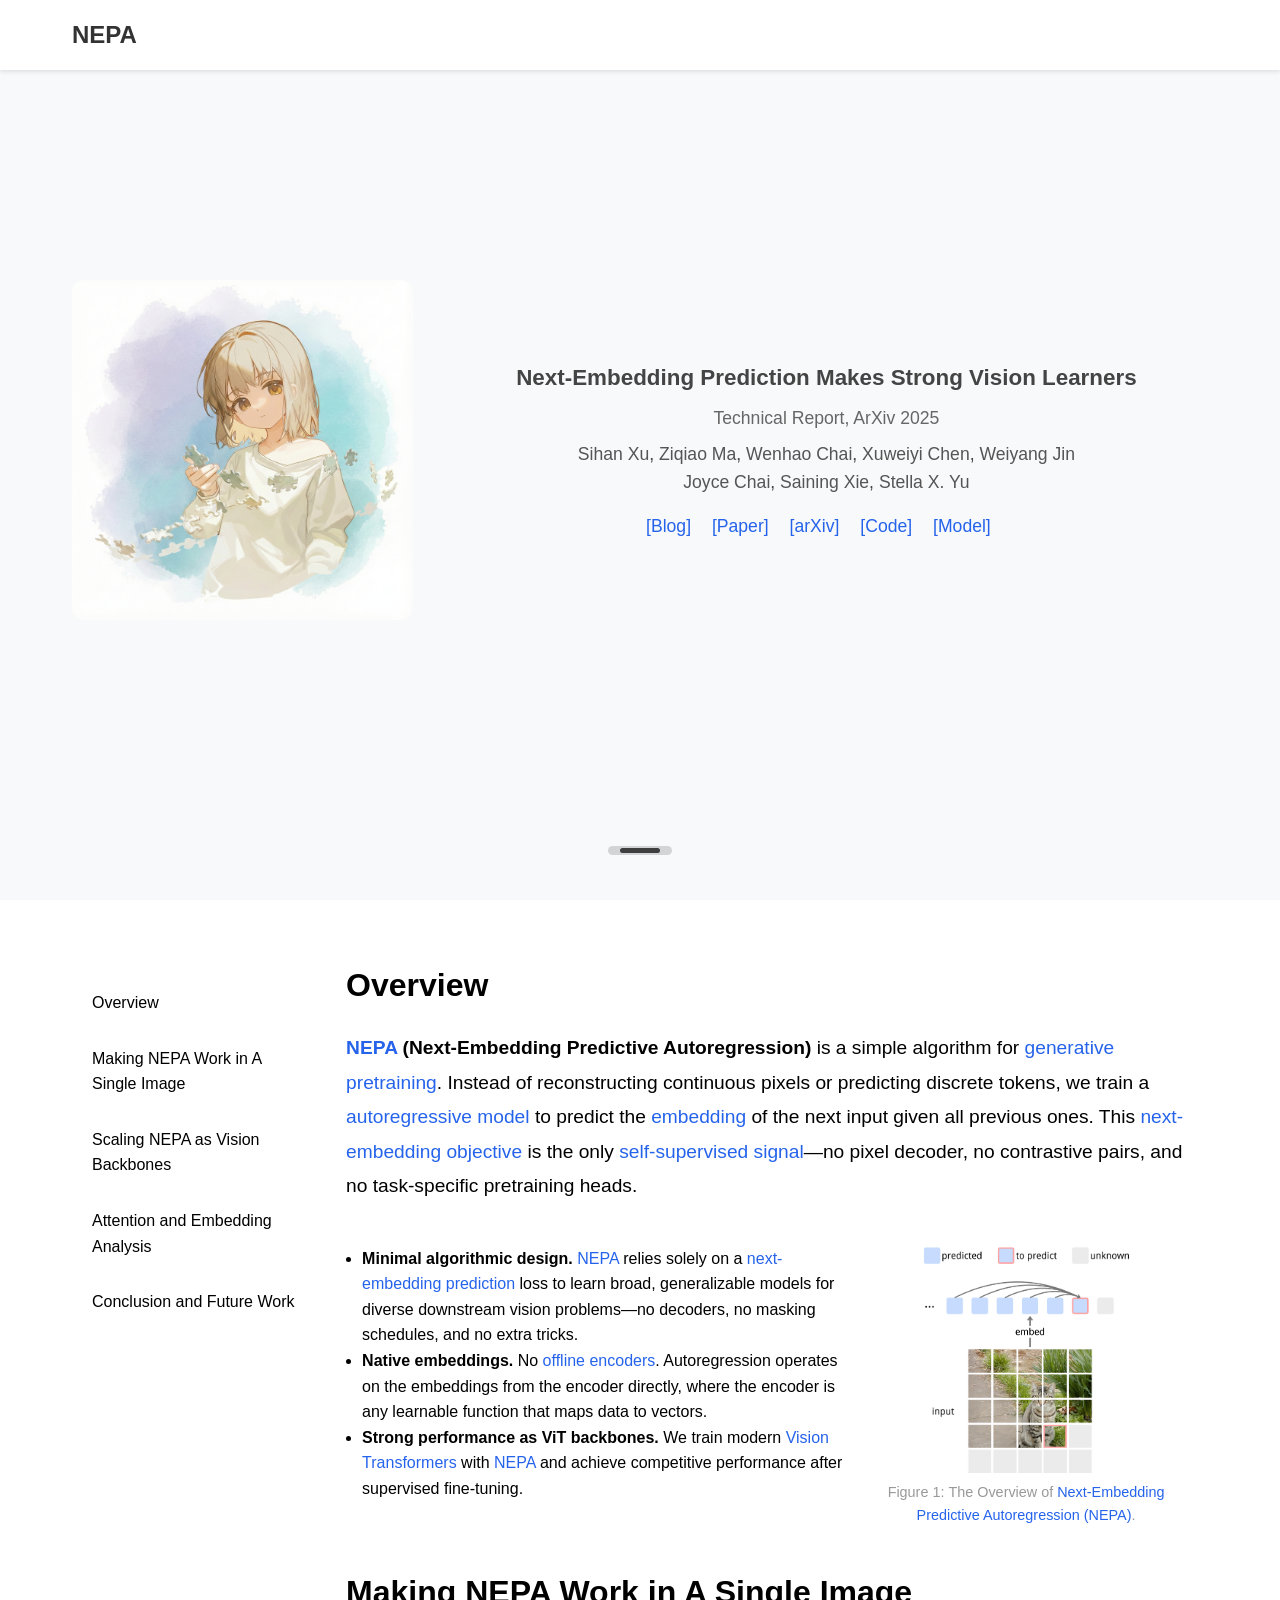
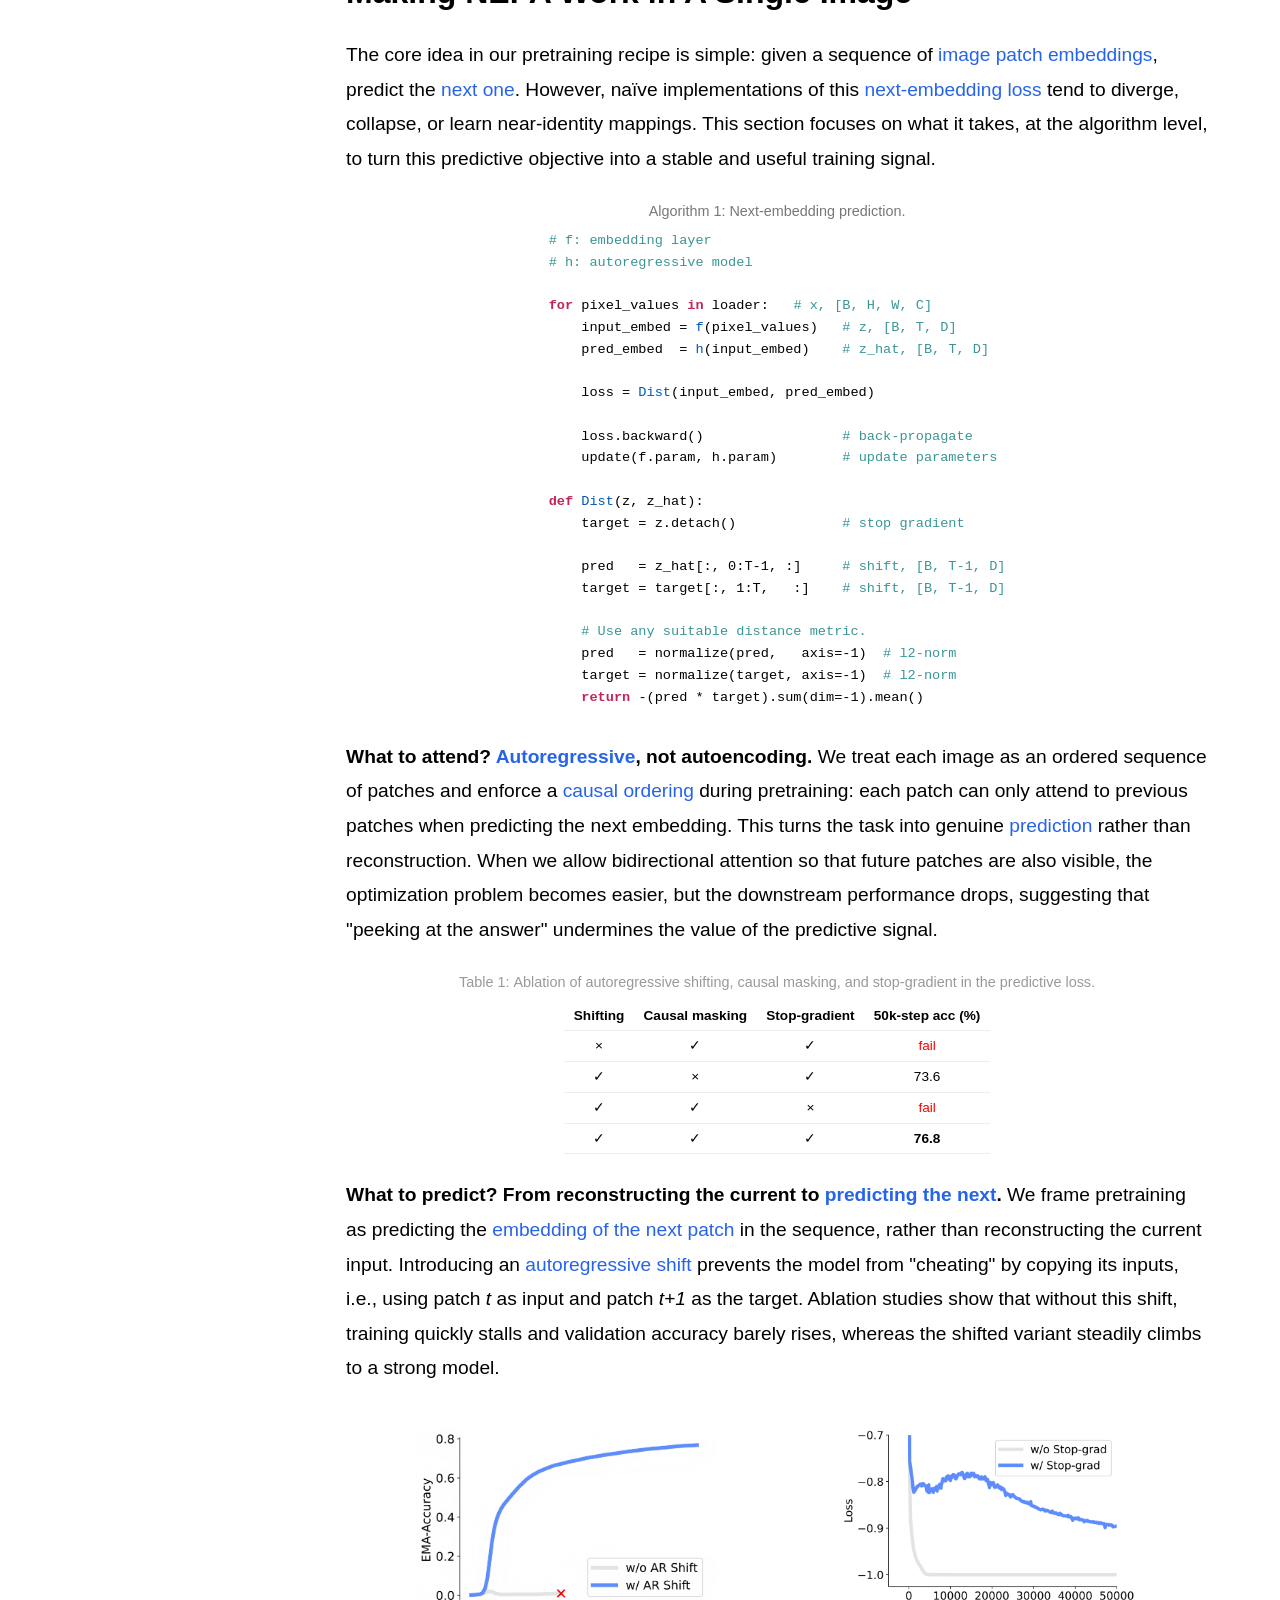
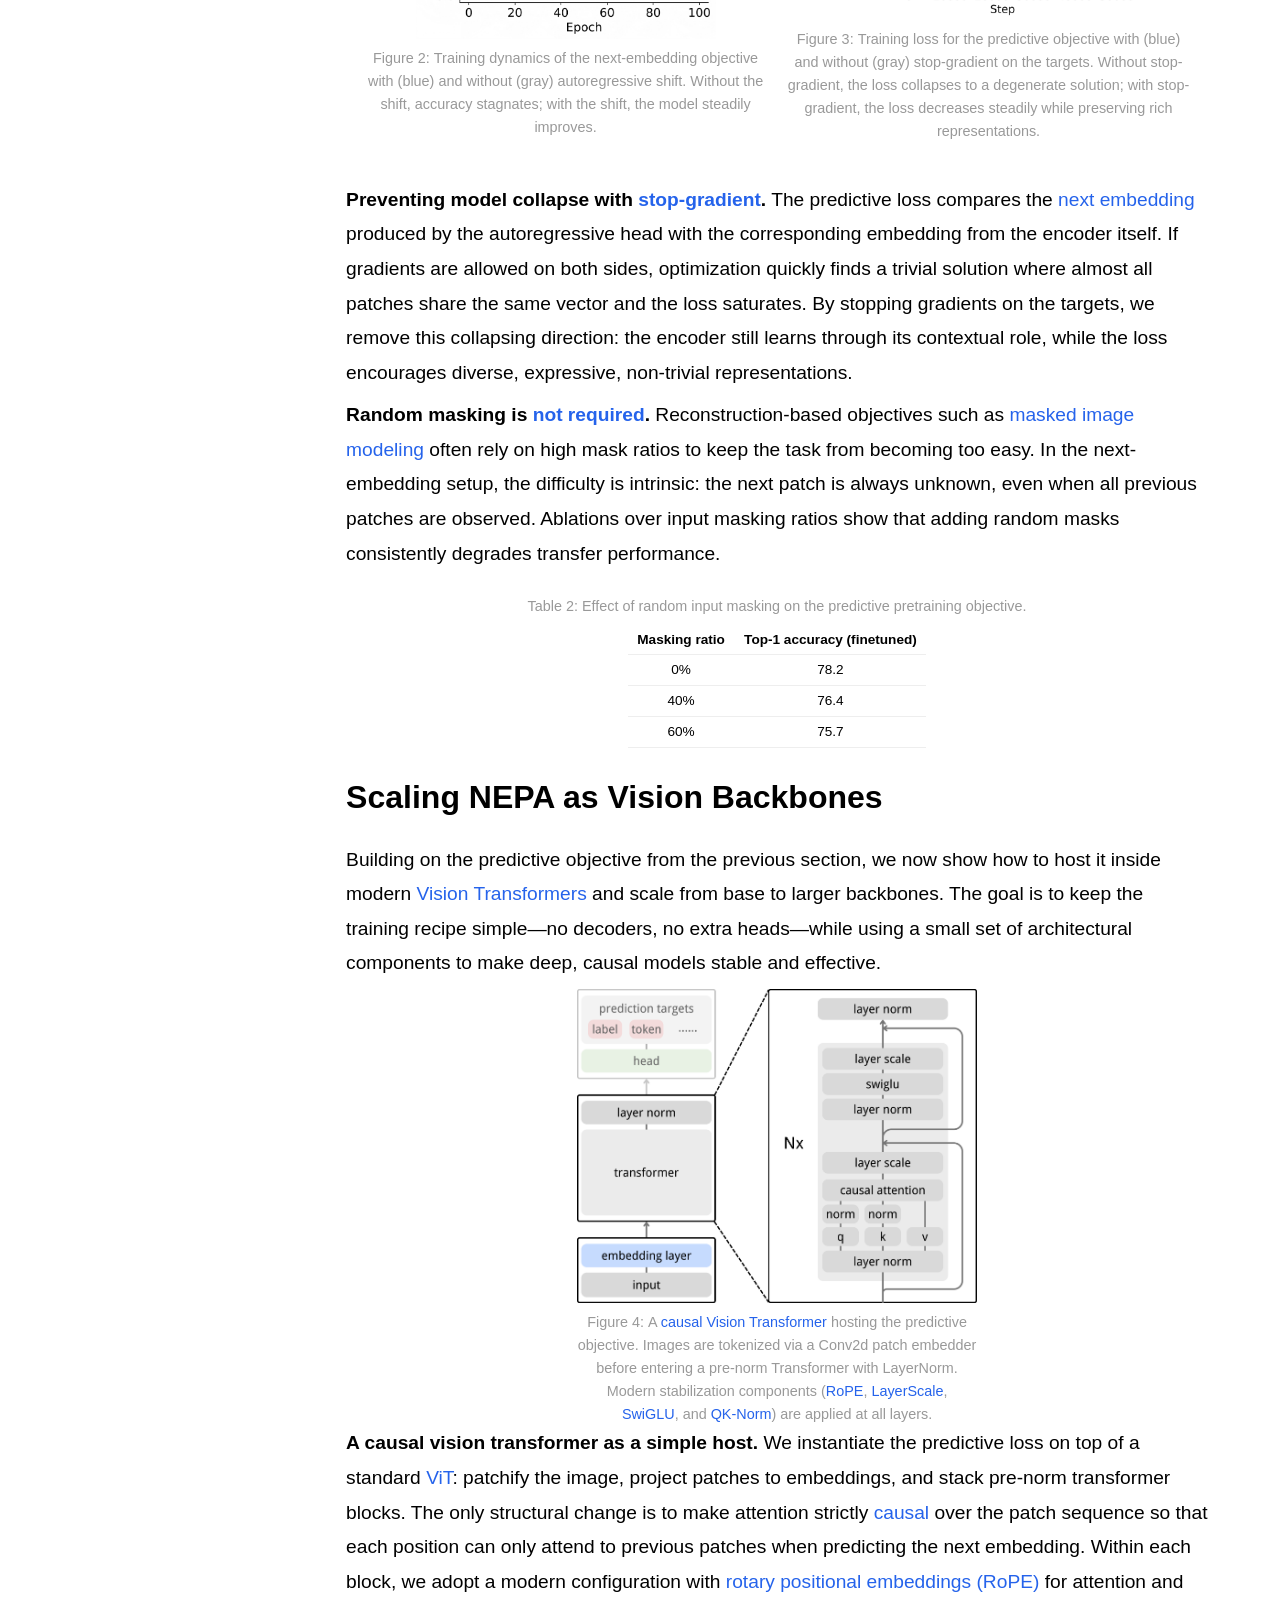
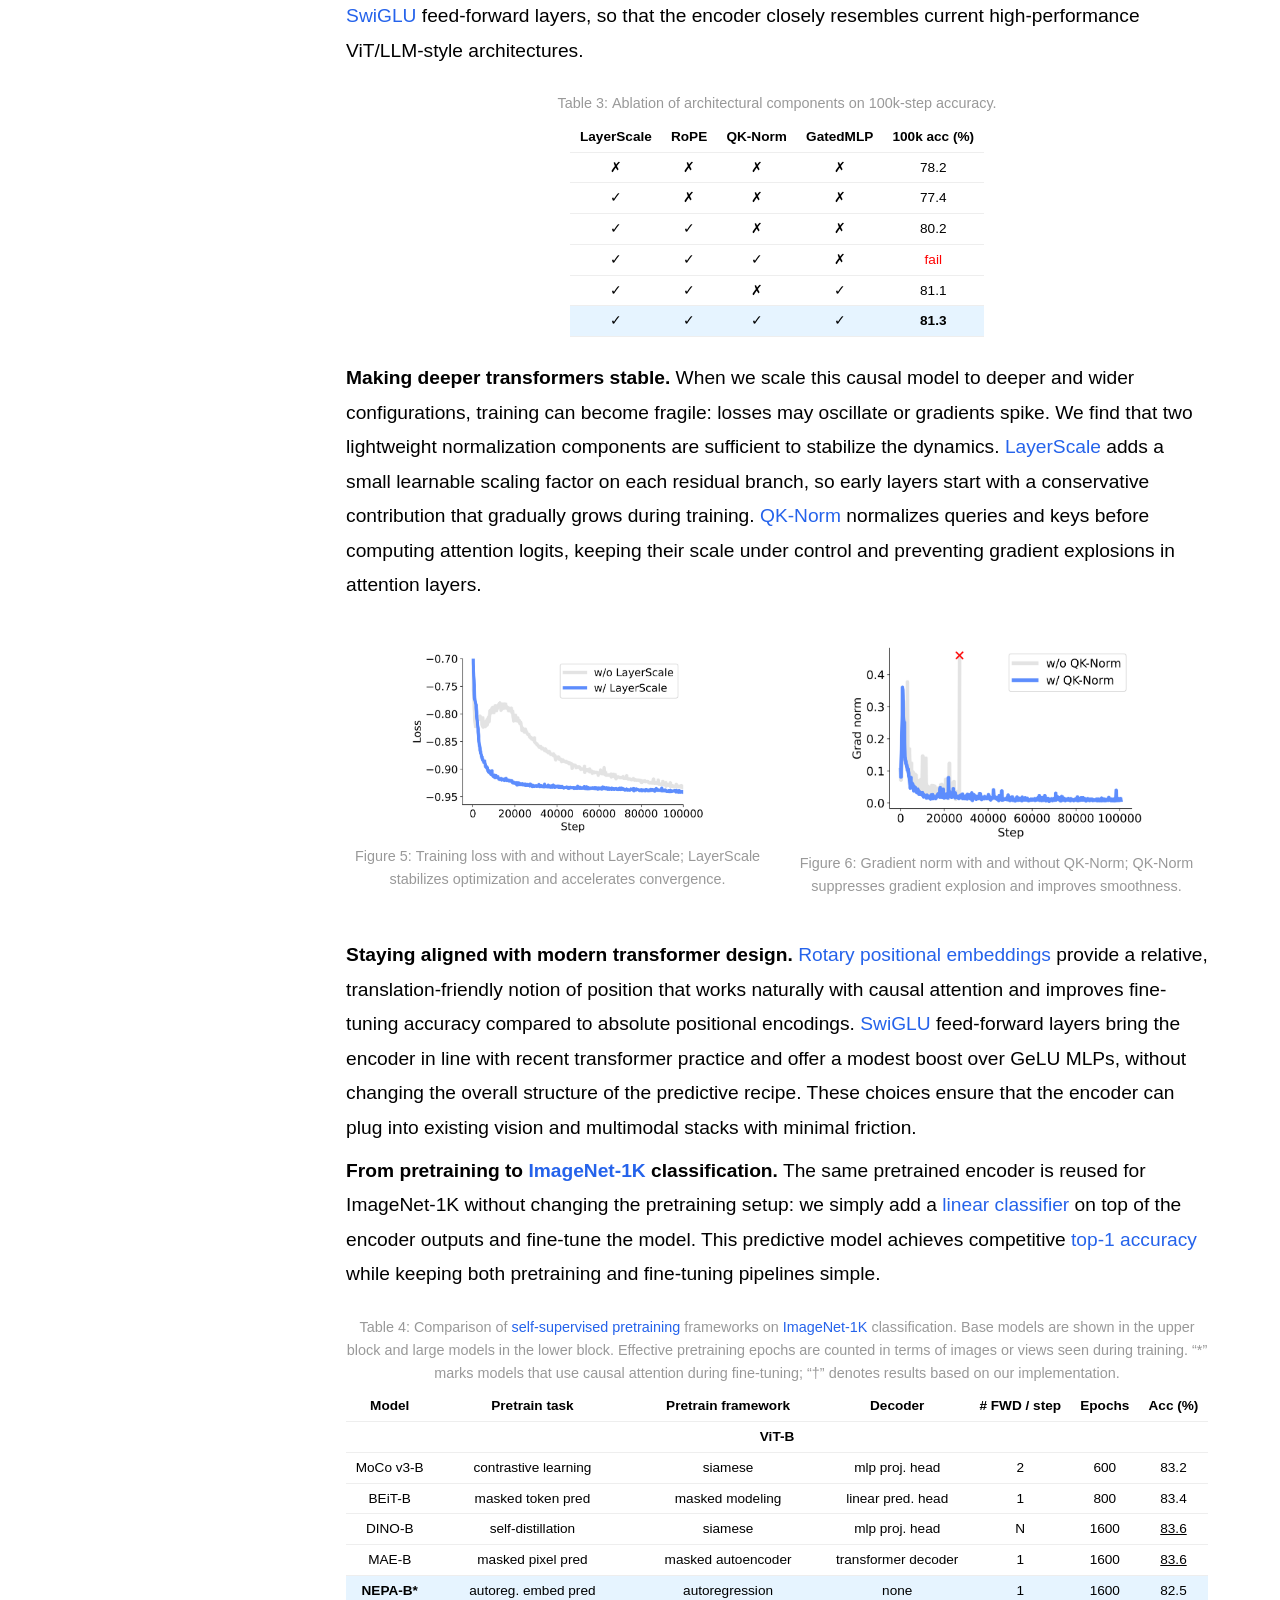
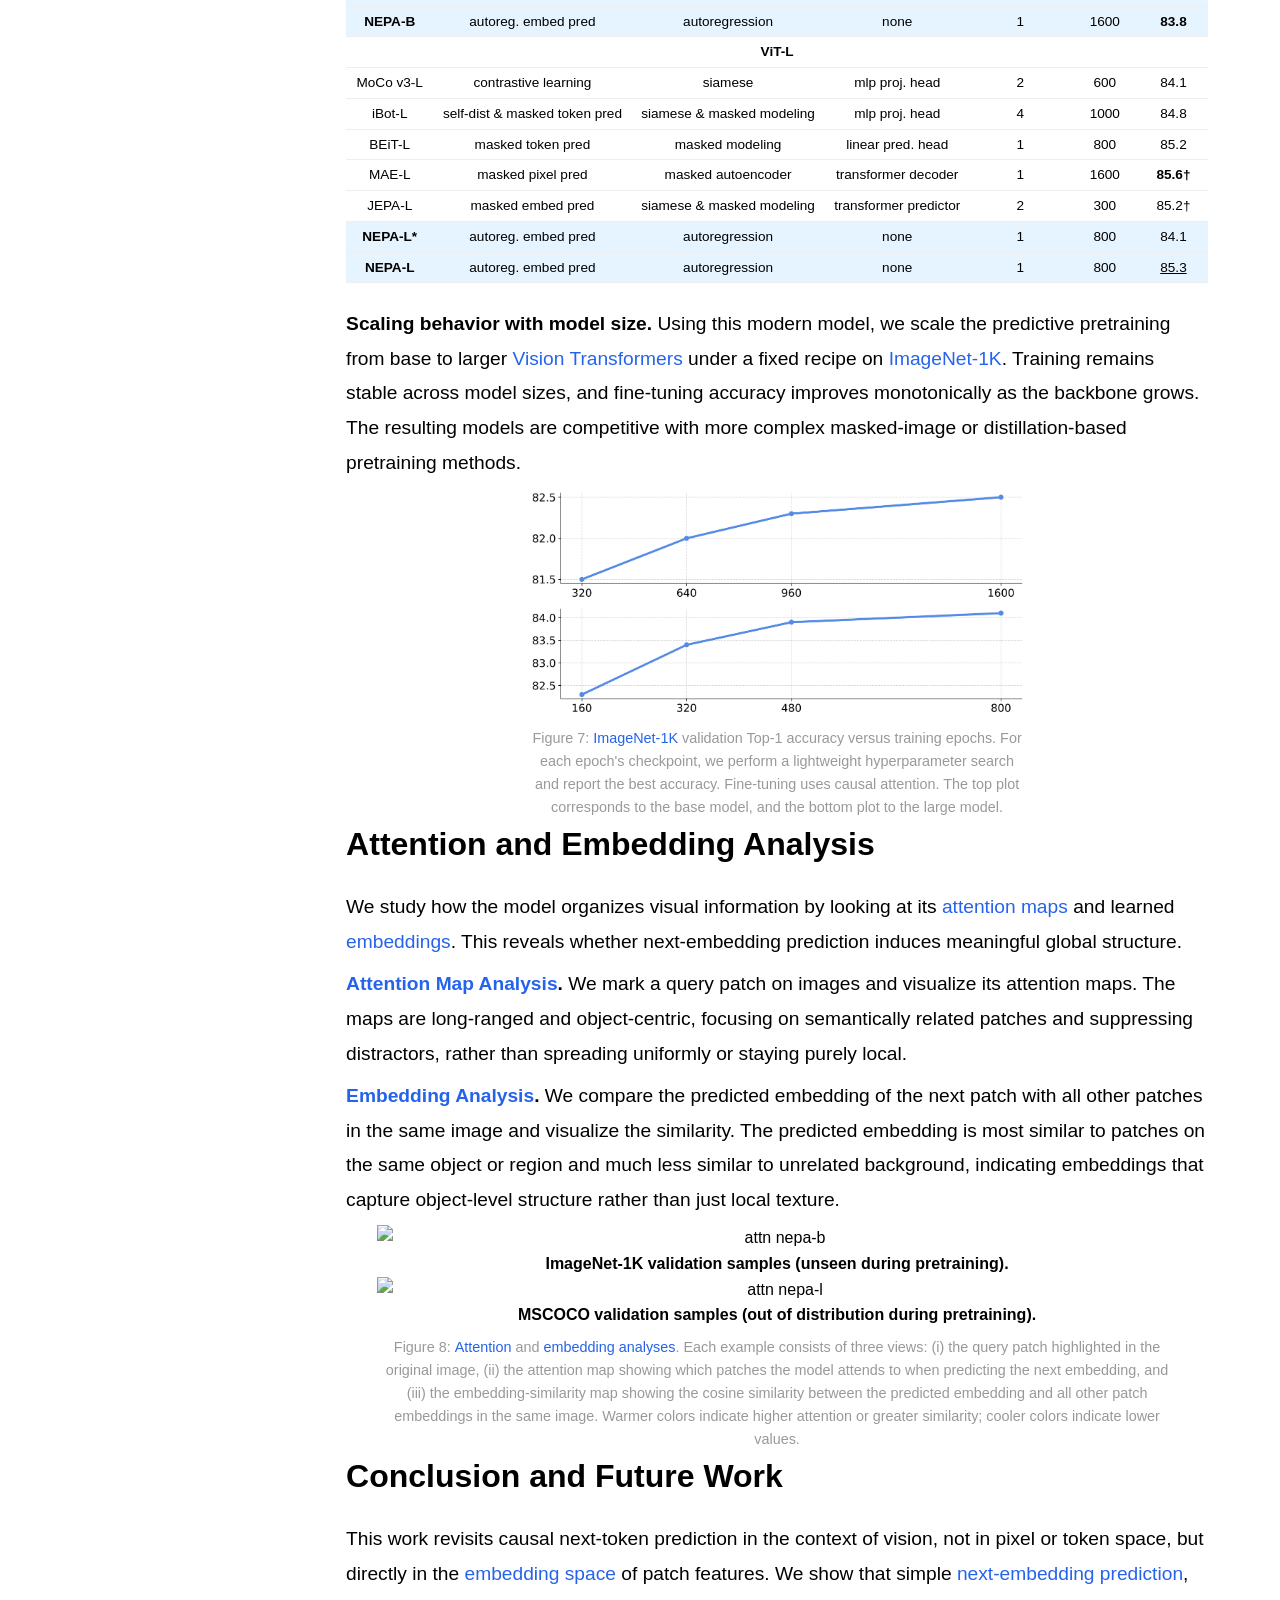
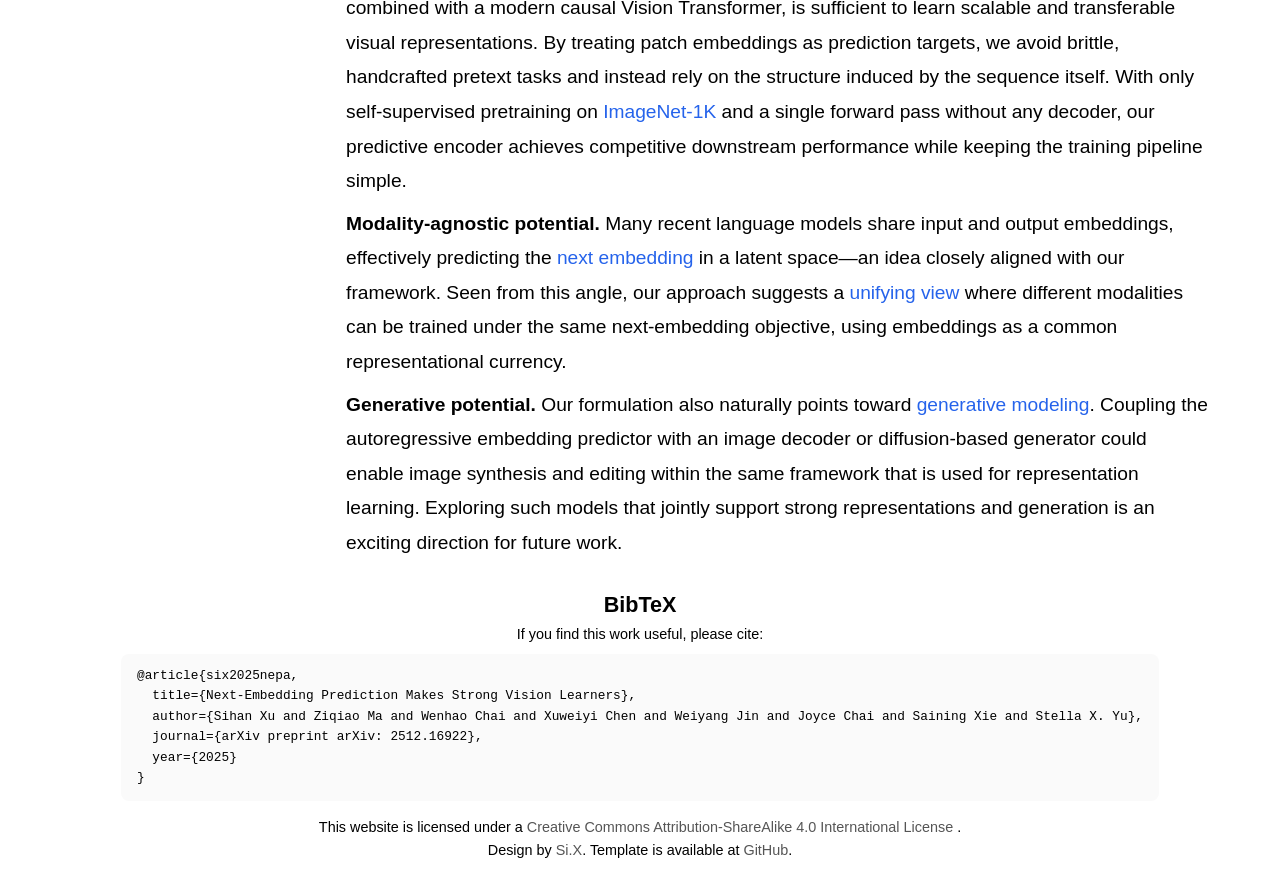
==== commit 659fb1bc: "fix reference" ====
--- a/index.html
+++ b/index.html
@@ -646,7 +646,7 @@
                     Creative Commons Attribution-ShareAlike 4.0 International License
                 </a>.
             </p>
-            <p>Design by <a href="https://sihanxu.me/" target="_blank">Si.X</a></p>
+            <p>Design by <a href="https://sihanxu.me/" target="_blank">Si.X</a>. Template is available at <a href="https://github.com/SihanXU/nepa/tree/web" target="_blank">GitHub</a>.</p>
         </div>
     </footer>
 
